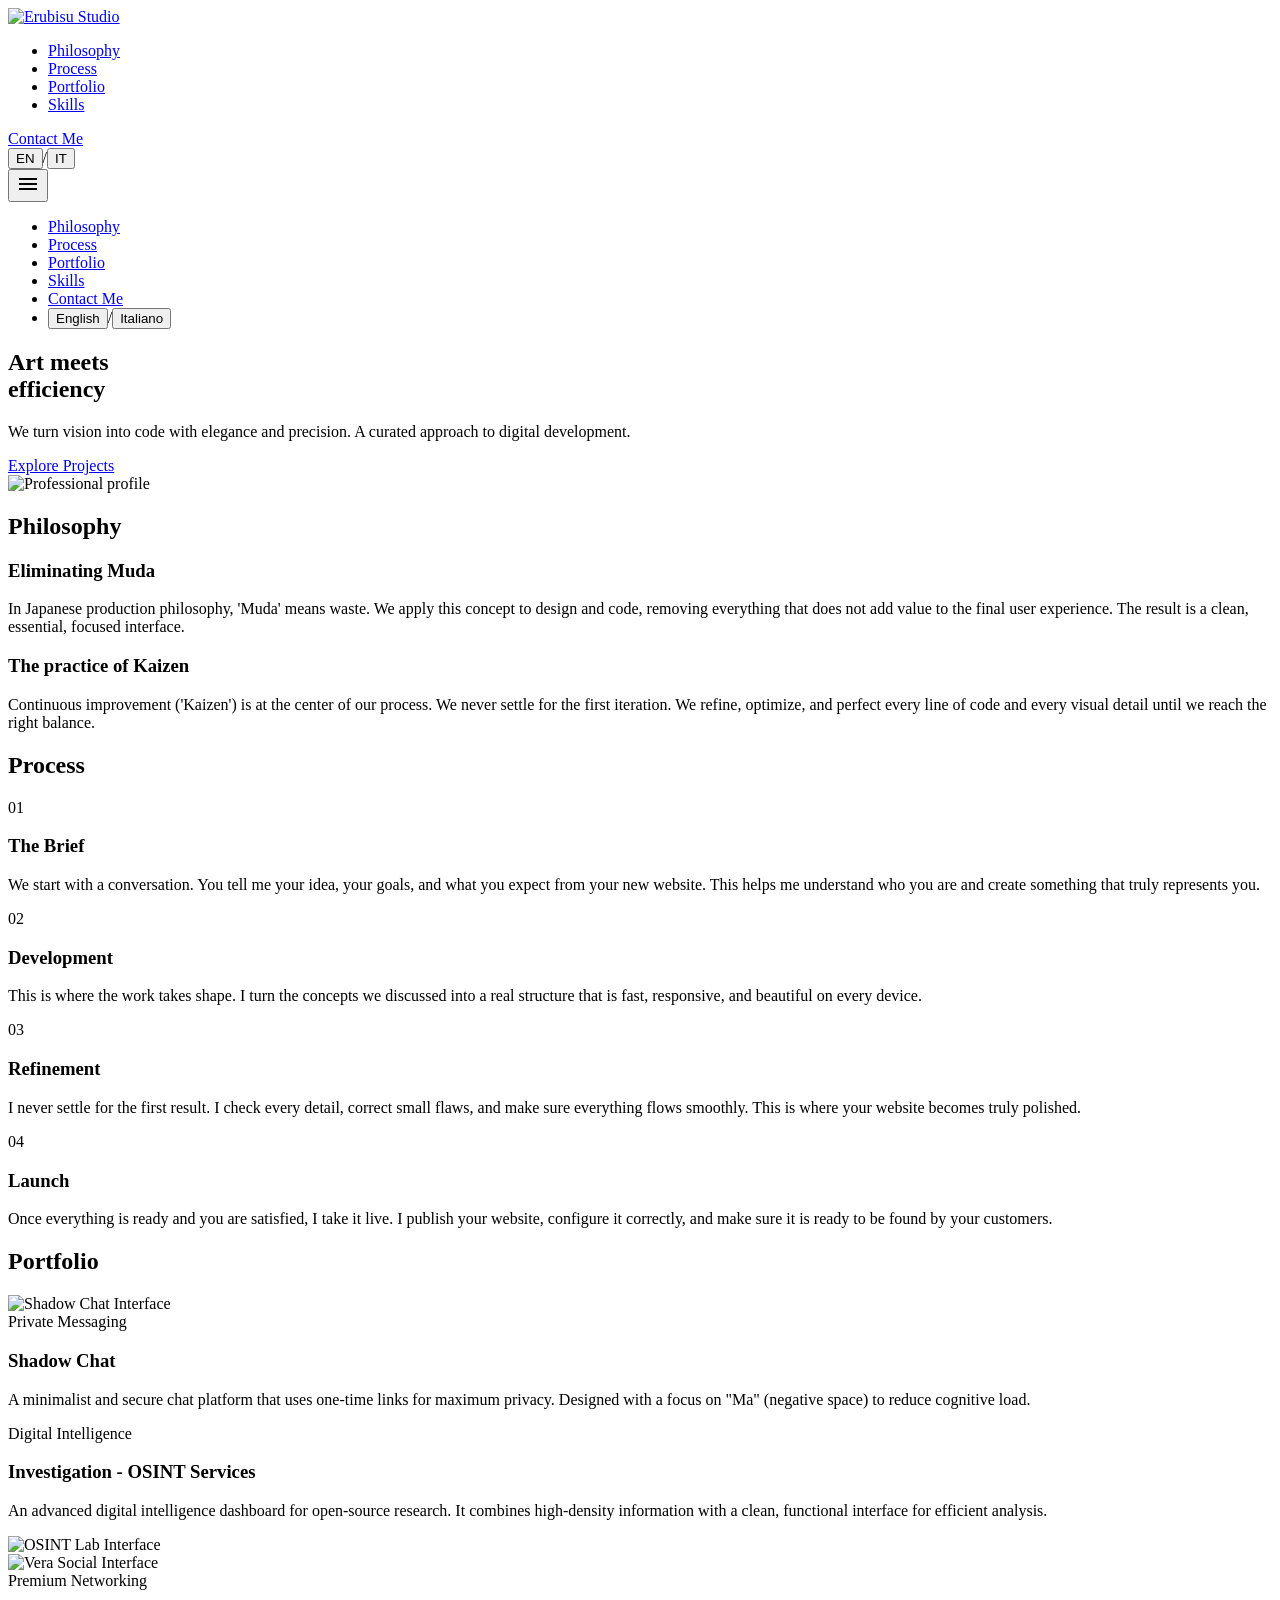
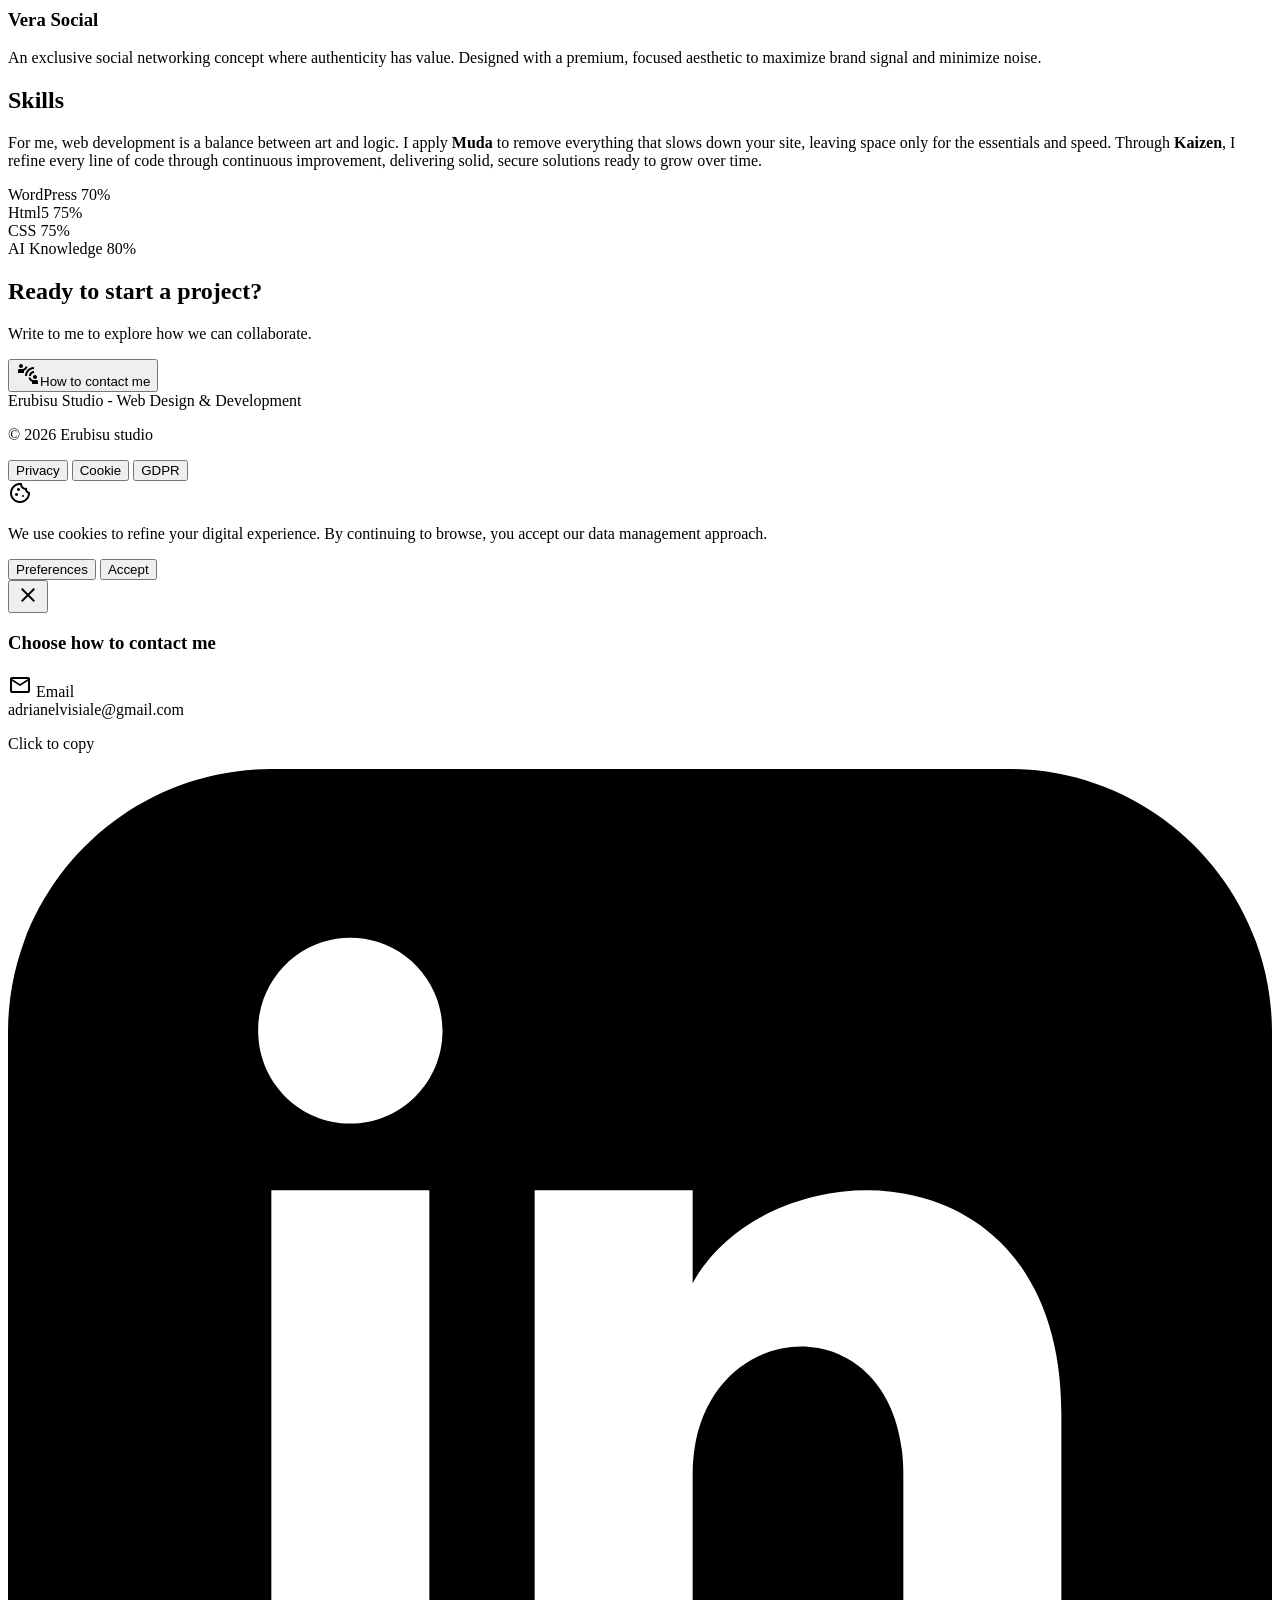
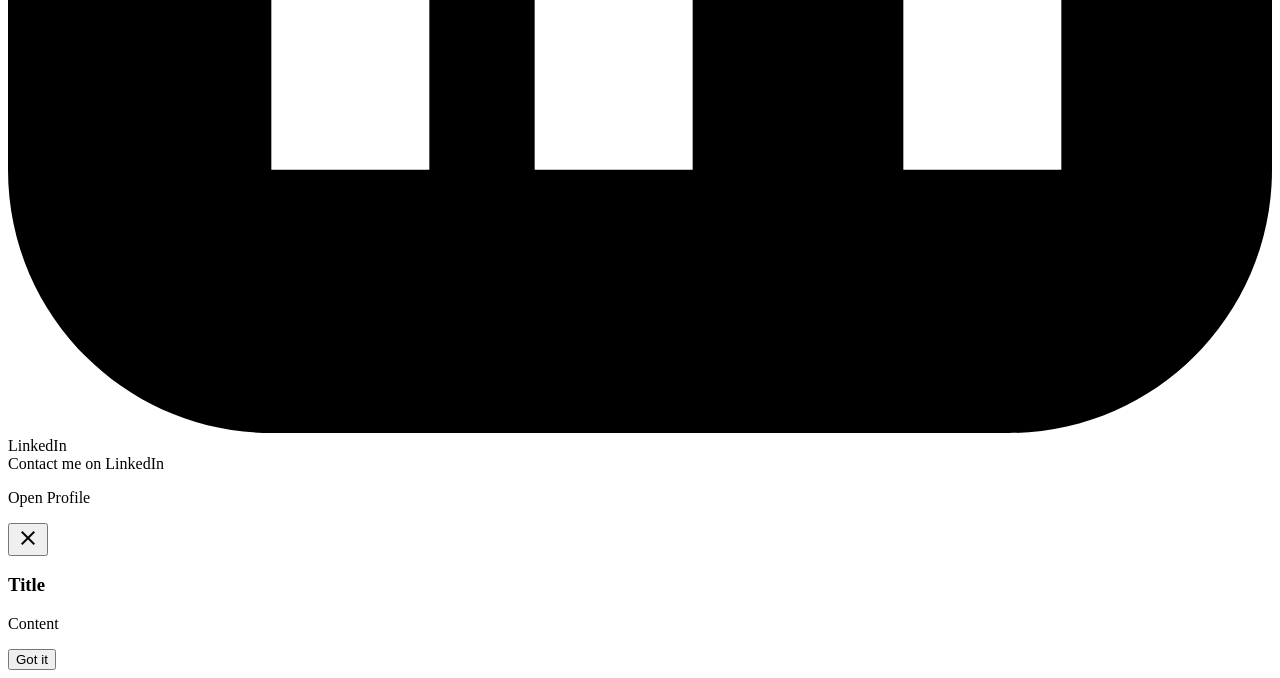
==== index.html @ fcc842f2 "Update index.html" ====
<!DOCTYPE html>

<html lang="en">
<head>
<meta charset="utf-8"/>
<meta content="width=device-width, initial-scale=1.0" name="viewport"/>
<title>Erubisu Studio | Minimalist Web Design &amp; Development</title>
<!-- SEO Meta Tags -->
<meta content="Erubisu Studio – Curated web development portfolio. We merge Japanese aesthetic principles with modern code efficiency to create unique digital experiences." name="description"/>
<meta content="web design, front-end development, portfolio, Japanese minimalism, UI/UX, Erubisu Studio, web agency Italy, curated design" name="keywords"/>
<meta content="index, follow" name="robots"/>
<link href="https://erubisu.studio/" rel="canonical"/>
<!-- Favicon -->
<link href="images/favicon.png" rel="icon" type="image/png"/>
<link href="images/favicon.png" rel="apple-touch-icon"/>
<!-- Open Graph / Facebook -->
<meta content="website" property="og:type"/>
<meta content="https://erubisu.studio" property="og:url"/>
<meta content="Erubisu Studio | Architectural Quiet Portfolio" property="og:title"/>
<meta content="Art meets efficiency. Curated web development with elegance and precision." property="og:description"/>
<meta content="https://erubisu.studio/og-image.jpg" property="og:image"/>
<!-- Twitter -->
<meta content="summary_large_image" name="twitter:card"/>
<meta content="https://erubisu.studio" name="twitter:url"/>
<meta content="Erubisu Studio | Architectural Quiet Portfolio" name="twitter:title"/>
<meta content="Curated web development between Japanese aesthetics and modern code." name="twitter:description"/>
<meta content="https://erubisu.studio/og-image.jpg" name="twitter:image"/>
<link href="css/style.css" rel="stylesheet"/>
<link href="https://fonts.googleapis.com/css2?family=Material+Symbols+Outlined:wght,FILL@100..700,0..1&amp;display=swap" rel="stylesheet"/>
<link href="https://fonts.googleapis.com/css2?family=Manrope:wght@300;400;500;600;700&amp;family=Noto+Serif:ital,wght@0,400;0,700;1,400&amp;display=swap" rel="stylesheet"/>
<style>
        html {
            scroll-behavior: smooth;
        }

        .no-scrollbar::-webkit-scrollbar {
            display: none;
        }

        .no-scrollbar {
            -ms-overflow-style: none;
            scrollbar-width: none;
        }

        /* Prevent text selection */
        body {
            -webkit-user-select: none;
            -moz-user-select: none;
            -ms-user-select: none;
            user-select: none;
        }
    </style>
<!-- Single-page bilingual version: English is default; Italian is selected via client-side language switcher. --></head>
<body class="bg-background text-on-background font-body antialiased selection:bg-primary-container selection:text-on-primary-container">
<nav class="fixed top-0 w-full z-50 bg-[#fafaf5]/70 dark:bg-[#2e342d]/70 backdrop-blur-xl shadow-[0_20px_40px_rgba(46,52,45,0.06)]">
<div class="flex justify-between items-center px-[5vw] py-6 max-w-[1440px] mx-auto">
<div class="hover:opacity-80 transition-opacity duration-300">
<a href="#hero">
<img alt="Erubisu Studio" class="h-[85px] w-[85px] object-contain" data-i18n-alt="0" src="images/Logo.png"/>
</a>
</div>
<ul class="hidden md:flex gap-8 font-headline text-lg tracking-tight">
<li><a class="text-[#5b6159] dark:text-[#aeb4aa] hover:text-[#2e342d] dark:hover:text-[#fafaf5] transition-colors" data-i18n="t001" href="#philosophy">Philosophy</a></li>
<li><a class="text-[#5b6159] dark:text-[#aeb4aa] hover:text-[#2e342d] dark:hover:text-[#fafaf5] transition-colors" data-i18n="t002" href="#process">Process</a></li>
<li><a class="text-[#5b6159] dark:text-[#aeb4aa] hover:text-[#2e342d] dark:hover:text-[#fafaf5] transition-colors" data-i18n="t003" href="#portfolio">Portfolio</a></li>
<li><a class="text-[#5b6159] dark:text-[#aeb4aa] hover:text-[#2e342d] dark:hover:text-[#fafaf5] transition-colors" data-i18n="t004" href="#skills">Skills</a></li>
</ul>
<a class="hidden md:inline-flex items-center justify-center px-6 py-2.5 bg-primary text-on-primary rounded font-label text-sm font-medium hover:bg-primary-dim transition-colors duration-300" data-i18n="t005" href="#contact">Contact Me</a><div aria-label="Language selector" class="language-switcher hidden md:flex items-center gap-2 font-label text-xs uppercase tracking-[0.08em]"><button aria-pressed="true" class="px-2 py-1 rounded bg-primary text-on-primary transition-colors" data-lang-switch="en" type="button">EN</button><span class="text-on-surface-variant">/</span><button aria-pressed="false" class="px-2 py-1 rounded text-on-surface-variant hover:text-on-surface transition-colors" data-lang-switch="it" type="button">IT</button></div>
<button class="md:hidden text-on-surface hover:opacity-80 transition-opacity" id="mobile-menu-button">
<span class="material-symbols-outlined" style='font-variation-settings: "FILL" 0;'>menu</span>
</button>
</div>
<!-- Mobile Menu -->
<div class="hidden md:hidden absolute top-full left-0 w-full bg-[#fafaf5]/95 dark:bg-[#2e342d]/95 backdrop-blur-xl shadow-lg border-t border-outline-variant/20" id="mobile-menu">
<ul class="flex flex-col font-headline text-lg tracking-tight px-[5vw] py-6 gap-6">
<li><a class="block text-[#5b6159] dark:text-[#aeb4aa] hover:text-[#2e342d] dark:hover:text-[#fafaf5] transition-colors" data-i18n="t006" href="#philosophy">Philosophy</a></li>
<li><a class="block text-[#5b6159] dark:text-[#aeb4aa] hover:text-[#2e342d] dark:hover:text-[#fafaf5] transition-colors" data-i18n="t007" href="#process">Process</a></li>
<li><a class="block text-[#5b6159] dark:text-[#aeb4aa] hover:text-[#2e342d] dark:hover:text-[#fafaf5] transition-colors" data-i18n="t008" href="#portfolio">Portfolio</a></li>
<li><a class="block text-[#5b6159] dark:text-[#aeb4aa] hover:text-[#2e342d] dark:hover:text-[#fafaf5] transition-colors" data-i18n="t009" href="#skills">Skills</a></li>
<li><a class="inline-flex items-center justify-center px-6 py-3 bg-primary text-on-primary rounded font-label text-sm font-medium hover:bg-primary-dim transition-colors duration-300 w-full mt-2" data-i18n="t010" href="#contact">Contact Me</a></li>
<li aria-label="Language selector" class="mobile-language-switcher flex items-center gap-3 pt-2 font-label text-sm uppercase tracking-[0.08em]"><button aria-pressed="true" class="px-3 py-1.5 rounded bg-primary text-on-primary transition-colors" data-lang-switch="en" type="button">English</button><span class="text-on-surface-variant">/</span><button aria-pressed="false" class="px-3 py-1.5 rounded text-on-surface-variant hover:text-on-surface transition-colors" data-lang-switch="it" type="button">Italiano</button></li></ul>
</div>
</nav>
<main>
<!-- 1. Hero Section -->
<section class="min-h-screen flex items-center pt-24 px-[5vw] max-w-[1440px] mx-auto relative" id="hero">
<div class="grid grid-cols-1 lg:grid-cols-12 gap-12 items-center w-full">
<div class="lg:col-span-5 flex flex-col gap-8 z-10">
<h1 class="font-headline text-5xl md:text-7xl leading-tight text-on-background" data-i18n-html="t011">Art meets<br/>efficiency</h1>
<p class="font-body text-lg md:text-xl text-on-surface-variant max-w-md" data-i18n="t012">We turn vision into code with elegance and precision. A curated approach to digital development.</p>
<div class="pt-4">
<a class="inline-flex items-center justify-center px-8 py-3.5 bg-gradient-to-br from-primary to-primary-dim text-on-primary rounded font-label text-sm font-medium tracking-wide shadow-md hover:shadow-lg transition-all duration-300" data-i18n="t013" href="#portfolio">Explore Projects</a>
</div>
</div>
<div class="lg:col-span-7 flex justify-center items-center">
<div class="w-[320px] h-[320px] md:w-[460px] md:h-[460px] lg:w-[540px] lg:h-[540px] rounded-full overflow-hidden shadow-[0_24px_48px_rgba(46,52,45,0.12)] relative border-[12px] border-surface-container">
<img alt="Professional profile" class="w-full h-full object-cover object-center" data-i18n-alt="1" src="images/foto_profilo.webp"/>
</div>
</div>
</div>
</section>
<!-- 2. Philosophy -->
<section class="py-32 px-[5vw] bg-surface-container-low w-full" id="philosophy">
<div class="max-w-[1440px] mx-auto grid grid-cols-1 md:grid-cols-12 gap-12">
<div class="md:col-span-4 flex flex-col justify-between">
<h2 class="font-headline text-4xl text-on-surface mb-8" data-i18n="t014">Philosophy</h2>
</div>
<div class="md:col-span-8 flex flex-col gap-12 font-body text-lg text-on-surface-variant">
<div class="p-8 bg-surface-container rounded-lg shadow-[0_20px_40px_rgba(46,52,45,0.06)]">
<h3 class="font-headline text-2xl text-on-surface mb-4" data-i18n="t015">Eliminating Muda</h3>
<p data-i18n="t016">In Japanese production philosophy, 'Muda' means waste. We apply this concept to design and code, removing everything that does not add value to the final user experience. The result is a clean, essential, focused interface.</p>
</div>
<div class="p-8 bg-surface-container rounded-lg shadow-[0_20px_40px_rgba(46,52,45,0.06)] md:ml-12">
<h3 class="font-headline text-2xl text-on-surface mb-4" data-i18n="t017">The practice of Kaizen</h3>
<p data-i18n="t018">Continuous improvement ('Kaizen') is at the center of our process. We never settle for the first iteration. We refine, optimize, and perfect every line of code and every visual detail until we reach the right balance.</p>
</div>
</div>
</div>
</section>
<!-- 3. Creative Flow -->
<section class="py-32 px-[5vw] max-w-[1440px] mx-auto" id="process">
<h2 class="font-headline text-5xl text-on-background mb-24 text-center" data-i18n="t019">Process</h2>
<div class="grid grid-cols-1 md:grid-cols-2 lg:grid-cols-4 gap-8">
<div class="flex flex-col gap-4">
<div class="w-12 h-12 bg-primary-container text-on-primary-container rounded flex items-center justify-center font-headline text-xl mb-4" data-i18n="t020">
                        01</div>
<h3 class="font-headline text-xl text-on-surface" data-i18n="t021">The Brief</h3>
<p class="font-body text-on-surface-variant text-sm md:text-base leading-relaxed" data-i18n="t022">We start with a conversation. You tell me your idea, your goals, and what you expect from your new website. This helps me understand who you are and create something that truly represents you.</p>
</div>
<div class="flex flex-col gap-4 lg:mt-12">
<div class="w-12 h-12 bg-primary-container text-on-primary-container rounded flex items-center justify-center font-headline text-xl mb-4" data-i18n="t023">
                        02</div>
<h3 class="font-headline text-xl text-on-surface" data-i18n="t024">Development</h3>
<p class="font-body text-on-surface-variant text-sm md:text-base leading-relaxed" data-i18n="t025">This is where the work takes shape. I turn the concepts we discussed into a real structure that is fast, responsive, and beautiful on every device.</p>
</div>
<div class="flex flex-col gap-4">
<div class="w-12 h-12 bg-primary-container text-on-primary-container rounded flex items-center justify-center font-headline text-xl mb-4" data-i18n="t026">
                        03</div>
<h3 class="font-headline text-xl text-on-surface" data-i18n="t027">Refinement</h3>
<p class="font-body text-on-surface-variant text-sm md:text-base leading-relaxed" data-i18n="t028">I never settle for the first result. I check every detail, correct small flaws, and make sure everything flows smoothly. This is where your website becomes truly polished.</p>
</div>
<div class="flex flex-col gap-4 lg:mt-12">
<div class="w-12 h-12 bg-primary-container text-on-primary-container rounded flex items-center justify-center font-headline text-xl mb-4" data-i18n="t029">
                        04</div>
<h3 class="font-headline text-xl text-on-surface" data-i18n="t030">Launch</h3>
<p class="font-body text-on-surface-variant text-sm md:text-base leading-relaxed" data-i18n="t031">Once everything is ready and you are satisfied, I take it live. I publish your website, configure it correctly, and make sure it is ready to be found by your customers.</p>
</div>
</div>
</section>
<!-- 5. Portfolio -->
<section class="py-32 px-[5vw] max-w-[1440px] mx-auto" id="portfolio">
<h2 class="font-headline text-5xl text-on-background mb-24" data-i18n="t032">Portfolio</h2>
<div class="flex flex-col gap-32">
<!-- Project 1: Shadow Chat -->
<article class="grid grid-cols-1 lg:grid-cols-12 gap-12 items-center">
<div class="lg:col-span-7 flex flex-col items-center justify-center order-2 lg:order-1 w-full">
<div class="relative w-full max-w-[800px] aspect-[16/10] bg-gray-800 border-gray-800 border-[8px] md:border-[12px] rounded-t-xl md:rounded-t-2xl overflow-hidden shadow-2xl">
<div class="absolute inset-0 bg-white overflow-hidden rounded-sm md:rounded">
<img alt="Shadow Chat Interface" class="w-full h-full object-cover object-top" data-i18n-alt="2" src="images/shadow_chat.webp"/>
</div>
</div>
<div class="relative w-[110%] max-w-[880px] h-4 md:h-6 bg-gray-300 dark:bg-gray-700 rounded-b-xl shadow-lg border-t border-gray-400 dark:border-gray-600 flex justify-center">
<div class="w-1/4 h-2 bg-gray-400 dark:bg-gray-800 rounded-b-md opacity-50"></div>
</div>
</div>
<div class="lg:col-span-5 flex flex-col gap-6 order-1 lg:order-2 lg:pl-12">
<span class="font-label text-sm text-on-surface-variant tracking-[0.05em] uppercase" data-i18n="t033">Private Messaging</span>
<h3 class="font-headline text-4xl text-on-surface" data-i18n="t034">Shadow Chat</h3>
<p class="font-body text-lg text-on-surface-variant" data-i18n="t035">A minimalist and secure chat platform that uses one-time links for maximum privacy. Designed with a focus on "Ma" (negative space) to reduce cognitive load.</p>
</div>
</article>
<!-- Project 2: OSINT Lab -->
<article class="grid grid-cols-1 lg:grid-cols-12 gap-12 items-center">
<div class="lg:col-span-5 flex flex-col gap-6 lg:pr-12">
<span class="font-label text-sm text-on-surface-variant tracking-[0.05em] uppercase" data-i18n="t036">Digital Intelligence</span>
<h3 class="font-headline text-4xl text-on-surface" data-i18n="t037">Investigation - OSINT Services</h3>
<p class="font-body text-lg text-on-surface-variant" data-i18n="t038">An advanced digital intelligence dashboard for open-source research. It combines high-density information with a clean, functional interface for efficient analysis.</p>
</div>
<div class="lg:col-span-7 flex flex-col items-center justify-center w-full">
<div class="relative w-full max-w-[800px] aspect-[16/10] bg-gray-800 border-gray-800 border-[8px] md:border-[12px] rounded-t-xl md:rounded-t-2xl overflow-hidden shadow-2xl">
<div class="absolute inset-0 bg-white overflow-hidden rounded-sm md:rounded">
<img alt="OSINT Lab Interface" class="w-full h-full object-cover object-top" data-i18n-alt="3" src="images/osint_website.webp"/>
</div>
</div>
<div class="relative w-[110%] max-w-[880px] h-4 md:h-6 bg-gray-300 dark:bg-gray-700 rounded-b-xl shadow-lg border-t border-gray-400 dark:border-gray-600 flex justify-center">
<div class="w-1/4 h-2 bg-gray-400 dark:bg-gray-800 rounded-b-md opacity-50"></div>
</div>
</div>
</article>
<!-- Project 3: Vera Social -->
<article class="grid grid-cols-1 lg:grid-cols-12 gap-12 items-center">
<div class="lg:col-span-7 flex flex-col items-center justify-center order-2 lg:order-1 w-full">
<div class="relative w-full max-w-[800px] aspect-[16/10] bg-gray-800 border-gray-800 border-[8px] md:border-[12px] rounded-t-xl md:rounded-t-2xl overflow-hidden shadow-2xl">
<div class="absolute inset-0 bg-white overflow-hidden rounded-sm md:rounded">
<img alt="Vera Social Interface" class="w-full h-full object-cover object-top" data-i18n-alt="4" src="images/vera_social.webp"/>
</div>
</div>
<div class="relative w-[110%] max-w-[880px] h-4 md:h-6 bg-gray-300 dark:bg-gray-700 rounded-b-xl shadow-lg border-t border-gray-400 dark:border-gray-600 flex justify-center">
<div class="w-1/4 h-2 bg-gray-400 dark:bg-gray-800 rounded-b-md opacity-50"></div>
</div>
</div>
<div class="lg:col-span-5 flex flex-col gap-6 order-1 lg:order-2 lg:pl-12">
<span class="font-label text-sm text-on-surface-variant tracking-[0.05em] uppercase" data-i18n="t039">Premium Networking</span>
<h3 class="font-headline text-4xl text-on-surface" data-i18n="t040">Vera Social</h3>
<p class="font-body text-lg text-on-surface-variant" data-i18n="t041">An exclusive social networking concept where authenticity has value. Designed with a premium, focused aesthetic to maximize brand signal and minimize noise.</p>
</div>
</article>
</div>
</section>
<!-- 7. Technical Skills -->
<section class="py-32 px-[5vw] max-w-[1440px] mx-auto" id="skills">
<div class="grid grid-cols-1 md:grid-cols-2 gap-24">
<div>
<h2 class="font-headline text-4xl text-on-surface mb-8" data-i18n="t042">Skills</h2>
<p class="font-body text-lg text-on-surface-variant mb-12" data-i18n-html="t043">For me, web development is a balance between art and logic. I apply <strong data-i18n="t044">Muda</strong> to remove everything that slows down your site, leaving space only for the essentials and speed. Through <strong data-i18n="t045">Kaizen</strong>, I refine every line of code through continuous improvement, delivering solid, secure solutions ready to grow over time.</p>
</div>
<div class="flex flex-col gap-10 justify-center">
<div>
<div class="flex justify-between items-end mb-2">
<span class="font-headline text-xl text-on-surface" data-i18n="t046">WordPress</span>
<span class="font-label text-sm text-on-surface-variant tracking-[0.05em]" data-i18n="t047">70%</span>
</div>
<div class="h-1 w-full bg-surface-container-high rounded-full overflow-hidden">
<div class="h-full bg-primary rounded-full" style="width: 70%;"></div>
</div>
</div>
<div>
<div class="flex justify-between items-end mb-2">
<span class="font-headline text-xl text-on-surface" data-i18n="t048">Html5</span>
<span class="font-label text-sm text-on-surface-variant tracking-[0.05em]" data-i18n="t049">75%</span>
</div>
<div class="h-1 w-full bg-surface-container-high rounded-full overflow-hidden">
<div class="h-full bg-primary rounded-full" style="width: 75%;"></div>
</div>
</div>
<div>
<div class="flex justify-between items-end mb-2">
<span class="font-headline text-xl text-on-surface" data-i18n="t050">CSS</span>
<span class="font-label text-sm text-on-surface-variant tracking-[0.05em]" data-i18n="t051">75%</span>
</div>
<div class="h-1 w-full bg-surface-container-high rounded-full overflow-hidden">
<div class="h-full bg-primary rounded-full" style="width: 75%;"></div>
</div>
</div>
<div>
<div class="flex justify-between items-end mb-2">
<span class="font-headline text-xl text-on-surface" data-i18n="t052">AI Knowledge</span>
<span class="font-label text-sm text-on-surface-variant tracking-[0.05em]" data-i18n="t053">80%</span>
</div>
<div class="h-1 w-full bg-surface-container-high rounded-full overflow-hidden">
<div class="h-full bg-primary rounded-full" style="width: 80%;"></div>
</div>
</div>
</div>
</div>
</section>

<!-- 8. Contact -->
<section class="py-32 px-[5vw] bg-surface-container-low w-full" id="contact">
<div class="max-w-[800px] mx-auto bg-surface rounded-lg p-8 md:p-16 shadow-[0_20px_40px_rgba(46,52,45,0.06)] relative overflow-hidden">
<div class="absolute top-0 right-0 w-64 h-64 bg-primary-container rounded-full blur-3xl opacity-30 -mr-20 -mt-20">
</div>
<h2 class="font-headline text-4xl text-on-surface mb-2 relative z-10" data-i18n="t078">Ready to start a project?</h2>
<p class="font-body text-on-surface-variant mb-12 relative z-10" data-i18n="t079">Write to me to explore how we can collaborate.</p>
<div class="flex flex-col sm:flex-row gap-6 relative z-10 mt-8 sm:justify-center">
<button class="inline-flex items-center justify-center px-8 py-4 bg-primary text-on-primary rounded font-label text-base font-medium tracking-wide shadow-md hover:bg-primary-dim hover:shadow-lg transition-all duration-300 w-full sm:w-auto" data-i18n-html="t080" onclick="openContactModal()">
<span class="material-symbols-outlined mr-2">connect_without_contact</span>How to contact me</button>
</div>
</div>
</section>
</main>
<footer class="w-full pt-24 pb-12 px-[5vw] bg-[#f3f4ee] dark:bg-[#1a1d1a]">
<div class="max-w-[1440px] mx-auto flex flex-col gap-12">
<div class="flex flex-col md:flex-row justify-between items-start md:items-center gap-8">
<div class="flex flex-col gap-4">
<span class="font-headline italic text-xl text-[#576246] dark:text-[#effdd8]" data-i18n="t081">Erubisu
                        Studio - Web Design &amp; Development</span>
<p class="font-body text-sm uppercase tracking-[0.05em] text-[#5b6159] dark:text-[#aeb4aa]" data-i18n="t082">
                        © 2026 Erubisu studio
                    </p>
</div>
<div class="flex flex-wrap items-center justify-start md:justify-end gap-6 sm:gap-8 font-body text-sm uppercase tracking-[0.05em] text-on-surface-variant dark:text-outline-variant">
<div class="flex flex-wrap items-center gap-6">
<button class="hover:text-primary transition-colors" data-i18n="t083" onclick="openLegalModal('privacy')">Privacy</button>
<button class="hover:text-primary transition-colors" data-i18n="t084" onclick="openLegalModal('cookie')">Cookie</button>
<button class="hover:text-primary transition-colors" data-i18n="t085" onclick="openLegalModal('gdpr')">GDPR</button>
</div>
</div>
</div>
</div>
</footer>
<!-- Cookie Consent Banner -->
<div class="fixed bottom-6 left-1/2 -translate-x-1/2 w-[90vw] max-w-[500px] z-[100] bg-surface-container-highest/90 backdrop-blur-md p-6 rounded-xl shadow-2xl border border-outline-variant/20 transition-all duration-500 transform translate-y-0" id="cookie-banner">
<div class="flex flex-col gap-4">
<div class="flex items-start gap-4">
<span class="material-symbols-outlined text-primary mt-0.5">cookie</span>
<p class="font-body text-sm text-on-surface-variant leading-relaxed" data-i18n="t086">We use cookies to refine your digital experience. By continuing to browse, you accept our data management approach.</p>
</div>
<div class="flex justify-end gap-4">
<button class="px-4 py-2 text-xs font-label uppercase tracking-widest text-on-surface-variant hover:text-on-surface transition-colors" data-i18n="t087" id="cookie-pref">Preferences</button>
<button class="px-6 py-2 bg-primary text-on-primary rounded text-xs font-label uppercase tracking-widest hover:bg-primary-dim transition-colors shadow-sm" data-i18n="t088" id="cookie-accept">Accept</button>
</div>
</div>
</div>
<!-- Contact Modal -->
<div class="fixed inset-0 z-[200] hidden items-center justify-center p-4" id="contact-modal">
<!-- Backdrop -->
<div class="absolute inset-0 bg-black/40 backdrop-blur-sm transition-opacity duration-300 opacity-0" id="contact-modal-backdrop" onclick="closeContactModal()"></div>
<!-- Modal Content -->
<div class="relative bg-surface rounded-2xl shadow-[0_24px_48px_rgba(0,0,0,0.2)] p-10 max-w-sm w-full transform scale-95 opacity-0 transition-all duration-300 border border-outline-variant/20 text-center" id="contact-modal-content">
<button aria-label="Close" class="absolute top-4 right-4 text-on-surface-variant hover:text-on-surface transition-colors" data-i18n-aria-label="close" onclick="closeContactModal()">
<span class="material-symbols-outlined">close</span>
</button>
<h3 class="font-headline text-2xl text-on-surface mb-6" data-i18n="t089">Choose how to contact me</h3>
<div class="flex flex-col gap-4">
<!-- Email Option -->
<div class="bg-surface-container-low p-4 rounded-xl border border-outline-variant/30 select-all cursor-pointer group relative hover:bg-surface-container transition-colors" onclick="copyEmail()">
<div class="flex items-center justify-center gap-2 mb-2">
<span class="material-symbols-outlined text-on-surface-variant text-xl">mail</span>
<span class="font-label text-sm uppercase tracking-wide text-on-surface-variant" data-i18n="t090">Email</span>
</div>
<span class="font-body text-base text-primary font-medium block" data-i18n="t091" id="contact-email">adrianelvisiale@gmail.com</span>
<p class="text-[10px] text-primary mt-2 uppercase tracking-[0.1em] opacity-0 group-hover:opacity-100 transition-opacity font-medium" data-i18n="t092">Click to copy</p>
</div>
<!-- LinkedIn Option -->
<div class="bg-surface-container-low p-4 rounded-xl border border-outline-variant/30 group hover:bg-surface-container transition-colors block cursor-pointer" onclick="safeNavigate('https://www.linkedin.com/in/adrian-iale-681371388/')">
<div class="flex items-center justify-center gap-2 mb-2">
<svg class="w-5 h-5 text-on-surface-variant" fill="currentColor" viewbox="0 0 24 24"><path d="M19 0h-14c-2.761 0-5 2.239-5 5v14c0 2.761 2.239 5 5 5h14c2.762 0 5-2.239 5-5v-14c0-2.761-2.238-5-5-5zm-11 19h-3v-11h3v11zm-1.5-12.268c-.966 0-1.75-.79-1.75-1.764s.784-1.764 1.75-1.764 1.75.79 1.75 1.764-.783 1.764-1.75 1.764zm13.5 12.268h-3v-5.604c0-3.368-4-3.113-4 0v5.604h-3v-11h3v1.765c1.396-2.586 7-2.777 7 2.476v6.759z"></path></svg>
<span class="font-label text-sm uppercase tracking-wide text-on-surface-variant" data-i18n="t093">LinkedIn</span>
</div>
<span class="font-body text-base text-primary font-medium block" data-i18n="t094">Contact me on LinkedIn</span>
<p class="text-[10px] text-primary mt-2 uppercase tracking-[0.1em] opacity-0 group-hover:opacity-100 transition-opacity font-medium" data-i18n="t095">Open Profile</p>
</div>
</div>
</div>
</div>
<!-- Legal Summary Modal -->
<div class="fixed inset-0 z-[200] hidden items-center justify-center p-4" id="legal-modal">
<!-- Backdrop -->
<div class="absolute inset-0 bg-black/40 backdrop-blur-sm transition-opacity duration-300 opacity-0" id="legal-modal-backdrop" onclick="closeLegalModal()"></div>
<!-- Modal Content -->
<div class="relative bg-surface rounded-2xl shadow-[0_24px_48px_rgba(0,0,0,0.2)] p-8 max-w-md w-full transform scale-95 opacity-0 transition-all duration-300 border border-outline-variant/20" id="legal-modal-content">
<button aria-label="Close" class="absolute top-6 right-6 text-on-surface-variant hover:text-on-surface transition-colors" data-i18n-aria-label="close" onclick="closeLegalModal()">
<span class="material-symbols-outlined">close</span>
</button>
<h3 class="font-headline text-2xl text-on-surface mb-4" data-i18n="t096" id="legal-modal-title">Title</h3>
<p class="font-body text-on-surface-variant leading-relaxed text-sm md:text-base" data-i18n="t097" id="legal-modal-body">Content</p>
<div class="mt-8 flex justify-end">
<button class="px-6 py-2.5 bg-primary text-on-primary rounded font-label text-xs uppercase tracking-widest hover:bg-primary-dim transition-colors shadow-sm" data-i18n="t098" onclick="closeLegalModal()">Got it</button>
</div>
</div>
</div>
<!-- Scripts -->
<script>
        document.addEventListener('DOMContentLoaded', () => {
            // Navigation Logic (Hides URLs from status bar)
            window.safeNavigate = (url) => {
                window.open(url, '_blank', 'noopener,noreferrer');
            };

            // Mobile Menu Logic
            const mobileMenuButton = document.getElementById('mobile-menu-button');
            const mobileMenu = document.getElementById('mobile-menu');
            const mobileMenuLinks = mobileMenu?.querySelectorAll('a');

            if (mobileMenuButton && mobileMenu) {
                mobileMenuButton.addEventListener('click', () => {
                    mobileMenu.classList.toggle('hidden');
                });

                mobileMenuLinks.forEach(link => {
                    link.addEventListener('click', () => {
                        mobileMenu.classList.add('hidden');
                    });
                });
            }

            // Legal Modal Logic
            const legalModal = document.getElementById('legal-modal');
            const legalModalBackdrop = document.getElementById('legal-modal-backdrop');
            const legalModalContent = document.getElementById('legal-modal-content');
            const legalModalTitle = document.getElementById('legal-modal-title');
            const legalModalBody = document.getElementById('legal-modal-body');

            const legalData = {
                privacy: {
                    title: "Privacy Policy",
                    body: "We respect your digital space. We collect only the information essential to provide our services. Your data will never be transferred or sold to third parties, and it will be handled with maximum confidentiality and protected with high security standards."
                },
                cookie: {
                    title: "Cookie Policy",
                    body: "To keep the site fast and functional, we use only strictly necessary technical cookies. We removed invasive tracking scripts and unnecessary profiling cookies, fully respecting your privacy and offering a clean, fast experience."
                },
                gdpr: {
                    title: "GDPR Compliance",
                    body: "Your right to privacy is protected. In full compliance with the GDPR, we ensure full control over your personal data. At any time, you can request access, correction, or permanent deletion from our systems."
                }
            };

            window.openLegalModal = (type) => {
                const data = legalData[type];
                if (data && legalModal) {
                    document.body.style.overflow = 'hidden'; // Evita scorrimento sfondo
                    legalModalTitle.textContent = data.title;
                    legalModalBody.textContent = data.body;
                    
                    legalModal.classList.remove('hidden');
                    legalModal.classList.add('flex');
                    
                    void legalModal.offsetWidth;
                    
                    legalModalBackdrop.classList.remove('opacity-0');
                    legalModalContent.classList.remove('scale-95', 'opacity-0');
                }
            };

            window.closeLegalModal = () => {
                if (legalModal) {
                    document.body.style.overflow = ''; // Ripristina scorrimento
                    legalModalBackdrop.classList.add('opacity-0');
                    legalModalContent.classList.add('scale-95', 'opacity-0');
                    
                    setTimeout(() => {
                        legalModal.classList.add('hidden');
                        legalModal.classList.remove('flex');
                    }, 300);
                }
            };

            // Contact Modal Logic
            const contactModal = document.getElementById('contact-modal');
            const contactModalBackdrop = document.getElementById('contact-modal-backdrop');
            const contactModalContent = document.getElementById('contact-modal-content');

            window.openContactModal = () => {
                if (contactModal) {
                    document.body.style.overflow = 'hidden'; // Evita scorrimento sfondo
                    contactModal.classList.remove('hidden');
                    contactModal.classList.add('flex');
                    void contactModal.offsetWidth;
                    contactModalBackdrop.classList.remove('opacity-0');
                    contactModalContent.classList.remove('scale-95', 'opacity-0');
                }
            };

            window.closeContactModal = () => {
                if (contactModal) {
                    document.body.style.overflow = ''; // Ripristina scorrimento
                    contactModalBackdrop.classList.add('opacity-0');
                    contactModalContent.classList.add('scale-95', 'opacity-0');
                    setTimeout(() => {
                        contactModal.classList.add('hidden');
                        contactModal.classList.remove('flex');
                    }, 300);
                }
            };

            window.copyEmail = () => {
                const email = document.getElementById('contact-email').textContent;
                navigator.clipboard.writeText(email).then(() => {
                    const emailSpan = document.getElementById('contact-email');
                    const originalText = emailSpan.textContent;
                    emailSpan.textContent = 'Copied!';
                    setTimeout(() => {
                        emailSpan.textContent = originalText;
                    }, 2000);
                });
            };

            // Prevent Copy and Context Menu
            document.addEventListener('contextmenu', e => e.preventDefault());
            document.addEventListener('keydown', e => {
                if (e.ctrlKey && (e.key === 'c' || e.key === 'v' || e.key === 'u' || e.key === 's')) {
                    e.preventDefault();
                }
            });

            // Cookie Banner Logic
            const cookieBanner = document.getElementById('cookie-banner');
            const acceptButton = document.getElementById('cookie-accept');
            const prefButton = document.getElementById('cookie-pref');

            if (cookieBanner) {
                // Check if consent was already given
                if (localStorage.getItem('cookie-consent') === 'accepted') {
                    cookieBanner.style.display = 'none';
                }

                const hideBanner = () => {
                    cookieBanner.classList.add('opacity-0', 'translate-y-10');
                    setTimeout(() => {
                        cookieBanner.style.display = 'none';
                    }, 500);
                    localStorage.setItem('cookie-consent', 'accepted');
                };

                if (acceptButton) acceptButton.addEventListener('click', hideBanner);
                if (prefButton) {
                    prefButton.addEventListener('click', () => {
                        hideBanner();
                        openLegalModal('cookie'); // Mostra la policy dei cookie se cliccano Preferenze
                    });
                }
            }
        });
    </script>

<script>
(function () {
    const translations = {
        "en": {
                "t001": "Philosophy",
                "t002": "Process",
                "t003": "Portfolio",
                "t004": "Skills",
                "t005": "Contact Me",
                "t006": "Philosophy",
                "t007": "Process",
                "t008": "Portfolio",
                "t009": "Skills",
                "t010": "Contact Me",
                "t011": "Art meets<br/>efficiency",
                "t012": "We turn vision into code with elegance and precision. A curated approach to digital development.",
                "t013": "Explore Projects",
                "t014": "Philosophy",
                "t015": "Eliminating Muda",
                "t016": "In Japanese production philosophy, 'Muda' means waste. We apply this concept to design and code, removing everything that does not add value to the final user experience. The result is a clean, essential, focused interface.",
                "t017": "The practice of Kaizen",
                "t018": "Continuous improvement ('Kaizen') is at the center of our process. We never settle for the first iteration. We refine, optimize, and perfect every line of code and every visual detail until we reach the right balance.",
                "t019": "Process",
                "t020": "\n                        01",
                "t021": "The Brief",
                "t022": "We start with a conversation. You tell me your idea, your goals, and what you expect from your new website. This helps me understand who you are and create something that truly represents you.",
                "t023": "\n                        02",
                "t024": "Development",
                "t025": "This is where the work takes shape. I turn the concepts we discussed into a real structure that is fast, responsive, and beautiful on every device.",
                "t026": "\n                        03",
                "t027": "Refinement",
                "t028": "I never settle for the first result. I check every detail, correct small flaws, and make sure everything flows smoothly. This is where your website becomes truly polished.",
                "t029": "\n                        04",
                "t030": "Launch",
                "t031": "Once everything is ready and you are satisfied, I take it live. I publish your website, configure it correctly, and make sure it is ready to be found by your customers.",
                "t032": "Portfolio",
                "t033": "Private Messaging",
                "t034": "Shadow Chat",
                "t035": "A minimalist and secure chat platform that uses one-time links for maximum privacy. Designed with a focus on \"Ma\" (negative space) to reduce cognitive load.",
                "t036": "Digital Intelligence",
                "t037": "Investigation - OSINT Services",
                "t038": "An advanced digital intelligence dashboard for open-source research. It combines high-density information with a clean, functional interface for efficient analysis.",
                "t039": "Premium Networking",
                "t040": "Vera Social",
                "t041": "An exclusive social networking concept where authenticity has value. Designed with a premium, focused aesthetic to maximize brand signal and minimize noise.",
                "t042": "Skills",
                "t043": "For me, web development is a balance between art and logic. I apply <strong>Muda</strong> to remove everything that slows down your site, leaving space only for the essentials and speed. Through <strong>Kaizen</strong>, I refine every line of code through continuous improvement, delivering solid, secure solutions ready to grow over time.",
                "t044": "Muda",
                "t045": "Kaizen",
                "t046": "WordPress",
                "t047": "70%",
                "t048": "Html5",
                "t049": "75%",
                "t050": "CSS",
                "t051": "75%",
                "t052": "AI Knowledge",
                "t053": "80%",
                "t054": "Web Design Services",
                "t055": "Prices are <strong>VAT excluded</strong>: VAT must be considered separately. The service does not include website maintenance after launch.",
                "t056": "VAT excluded",
                "t057": "Basic Package",
                "t058": "600€",
                "t059": "VAT excluded",
                "t060": "4 Pages (Home, Services, About Us, Contact)",
                "t061": "Free domain included for one year",
                "t062": "Free cloud hosting included for one year",
                "t063": "Max 2 revisions included.",
                "t064": "Request Info",
                "t065": "Recommended",
                "t066": "Medium Package",
                "t067": "900€",
                "t068": "VAT excluded",
                "t069": "Includes everything in the Basic Package",
                "t070": "Security & privacy focus",
                "t071": "Data protection to prevent online information leaks",
                "t072": "Request Info",
                "t073": "Custom Package",
                "t074": "Custom Quote",
                "t075": "VAT to be considered separately",
                "t076": "Custom solutions, complex integrations, and bespoke platform development for specific needs.",
                "t077": "Let's Talk",
                "t078": "Ready to start a project?",
                "t079": "Write to me to explore how we can collaborate.",
                "t080": "\n<span class=\"material-symbols-outlined mr-2\">connect_without_contact</span>How to contact me",
                "t081": "Erubisu\n                        Studio - Web Design & Development",
                "t082": "\n                        © 2026 Erubisu studio\n                    ",
                "t083": "Privacy",
                "t084": "Cookie",
                "t085": "GDPR",
                "t086": "We use cookies to refine your digital experience. By continuing to browse, you accept our data management approach.",
                "t087": "Preferences",
                "t088": "Accept",
                "t089": "Choose how to contact me",
                "t090": "Email",
                "t091": "adrianelvisiale@gmail.com",
                "t092": "Click to copy",
                "t093": "LinkedIn",
                "t094": "Contact me on LinkedIn",
                "t095": "Open Profile",
                "t096": "Title",
                "t097": "Content",
                "t098": "Got it",
                "close": "Close"
        },
        "it": {
                "t001": "Filosofia",
                "t002": "Processo",
                "t003": "Portfolio",
                "t004": "Skills",
                "t005": "\n                Contattami\n            ",
                "t006": "Filosofia",
                "t007": "Processo",
                "t008": "Portfolio",
                "t009": "Skills",
                "t010": "Contattami",
                "t011": "\n                        L'arte incontra<br/>l'efficienza\n                    ",
                "t012": "\n                        Trasformiamo la visione in codice, con eleganza e precisione. Un approccio curatoriale allo\n                        sviluppo digitale.\n                    ",
                "t013": "\n                            Esplora i Progetti\n                        ",
                "t014": "Filosofia",
                "t015": "Eliminare il Muda",
                "t016": "Nella filosofia produttiva giapponese, 'Muda' rappresenta lo spreco.\n                            Applichiamo questo concetto al design e al codice, rimuovendo tutto ciò che non aggiunge\n                            valore all'esperienza finale dell'utente. Il risultato è un'interfaccia pulita, essenziale e\n                            focalizzata.",
                "t017": "La pratica del Kaizen",
                "t018": "Il miglioramento continuo ('Kaizen') è al centro del nostro processo. Non\n                            ci accontentiamo mai della prima iterazione. Rifiniamo, ottimizziamo e perfezioniamo ogni\n                            riga di codice e ogni dettaglio visivo fino a raggiungere l'equilibrio ottimale.",
                "t019": "Processo",
                "t020": "\n                        01",
                "t021": "Il Brief",
                "t022": "Iniziamo con una chiacchierata. Mi racconti la tua idea, i tuoi obiettivi e cosa ti aspetti dal tuo nuovo sito. Mi serve a capire chi sei per creare qualcosa che ti rappresenti davvero.",
                "t023": "\n                        02",
                "t024": "Lo Sviluppo",
                "t025": "Qui entro nel vivo. Trasformo i concetti di cui abbiamo parlato in una struttura reale, veloce e bella da vedere su ogni dispositivo.",
                "t026": "\n                        03",
                "t027": "Il Perfezionamento",
                "t028": "Non mi accontento mai del primo risultato. Controllo ogni dettaglio, correggo i piccoli difetti e mi assicuro che tutto scorra fluidamente. È la fase in cui rendo il tuo sito davvero impeccabile.",
                "t029": "\n                        04",
                "t030": "La Pubblicazione",
                "t031": "Una volta che tutto è pronto e sei soddisfatto, premo il tasto d'invio. Metto il tuo sito online, lo configuro correttamente e mi assicuro che sia pronto per essere trovato dai tuoi clienti.",
                "t032": "Portfolio",
                "t033": "Private\n                            Messaging",
                "t034": "Shadow Chat",
                "t035": "Una piattaforma di chat\n                            minimalista e sicura che utilizza link usa-e-getta per la massima privacy. Progettata con un\n                            focus sul \"Ma\" (spazio negativo) per ridurre il carico cognitivo.",
                "t036": "Digital\n                            Intelligence",
                "t037": "Investigation - OSINT Services",
                "t038": "Una dashboard avanzata di digital\n                            intelligence per la ricerca open-source. Combina informazioni ad alta densità con\n                            un'interfaccia pulita e funzionale per un'analisi efficiente.",
                "t039": "Premium\n                            Networking",
                "t040": "Vera Social",
                "t041": "Un concetto di social networking\n                            esclusivo dove l'autenticità ha valore. Progettato con un'estetica premium e focalizzata per\n                            massimizzare il segnale del brand e minimizzare il rumore.",
                "t042": "Skills",
                "t043": "\n                        Per me, lo sviluppo web è un equilibrio tra arte e logica. Applico il <strong>Muda</strong> per\n                        rimuovere\n                        tutto ciò che rallenta il tuo sito, lasciando spazio solo all'essenziale e alla velocità.\n                        Grazie al <strong>Kaizen</strong>, perfeziono ogni riga di codice con un miglioramento\n                        costante,\n                        garantendo soluzioni solide, sicure e pronte a crescere nel tempo.\n                    ",
                "t044": "Muda",
                "t045": "Kaizen",
                "t046": "WordPress",
                "t047": "70%",
                "t048": "Html5",
                "t049": "75%",
                "t050": "CSS",
                "t051": "75%",
                "t052": "Ai Knowledge",
                "t053": "80%",
                "t054": "Web Design Services",
                "t055": "\n                    I prezzi indicati sono da intendersi <strong>IVA esclusa</strong>: l'IVA va considerata a parte. Il servizio non include la manutenzione del sito dopo la pubblicazione.\n                ",
                "t056": "IVA esclusa",
                "t057": "Pacchetto Base",
                "t058": "600€",
                "t059": "IVA esclusa",
                "t060": "4 Pagine (Home, Servizi, Chi siamo, Contatti)",
                "t061": "Dominio gratuito incluso per un anno",
                "t062": "Cloud-hosting gratuito per un anno",
                "t063": "Max 2 revisioni incluse.",
                "t064": "Richiedi Info",
                "t065": "\n                        Consigliato",
                "t066": "Pacchetto Medium",
                "t067": "900€",
                "t068": "IVA esclusa",
                "t069": "Include tutto il Pacchetto Base",
                "t070": "Focus su sicurezza & privacy",
                "t071": "Protezione dati per prevenire fughe di info online",
                "t072": "Richiedi Info",
                "t073": "Pacchetto Personalizzato",
                "t074": "Su Misura",
                "t075": "IVA da considerare a parte",
                "t076": "Soluzioni personalizzate,\n                        integrazioni complesse e sviluppo di piattaforme su misura per esigenze specifiche.",
                "t077": "Parliamone",
                "t078": "Vuoi iniziare un progetto?",
                "t079": "Scrivimi per esplorare come possiamo\n                    collaborare.",
                "t080": "\n<span class=\"material-symbols-outlined mr-2\">connect_without_contact</span>\n                        Come contattarmi\n                    ",
                "t081": "Erubisu\n                        Studio - Web Design & Development",
                "t082": "\n                        © 2026 Erubisu studio\n                    ",
                "t083": "Privacy",
                "t084": "Cookie",
                "t085": "GDPR",
                "t086": "\n                    Utilizziamo i cookie per affinare la tua esperienza digitale. Continuando la navigazione, accetti la\n                    nostra filosofia di gestione dati.\n                ",
                "t087": "Preferenze",
                "t088": "Accetta",
                "t089": "Scegli come contattarmi",
                "t090": "Email",
                "t091": "adrianelvisiale@gmail.com",
                "t092": "Clicca per copiare",
                "t093": "LinkedIn",
                "t094": "Contattami su LinkedIn",
                "t095": "Apri Profilo",
                "t096": "Titolo",
                "t097": "\n                Contenuto\n            ",
                "t098": "Ho capito",
                "close": "Chiudi"
        }
};
    const metaTranslations = {
        "en": {
                "title": "Erubisu Studio | Minimalist Web Design & Development",
                "description": "",
                "meta:name:description": "Erubisu Studio – Curated web development portfolio. We merge Japanese aesthetic principles with modern code efficiency to create unique digital experiences.",
                "meta:name:keywords": "web design, front-end development, portfolio, Japanese minimalism, UI/UX, Erubisu Studio, web agency Italy, curated design",
                "meta:name:twitter:title": "Erubisu Studio | Architectural Quiet Portfolio",
                "meta:name:twitter:description": "Curated web development between Japanese aesthetics and modern code.",
                "meta:property:og:title": "Erubisu Studio | Architectural Quiet Portfolio",
                "meta:property:og:description": "Art meets efficiency. Curated web development with elegance and precision."
        },
        "it": {
                "title": "Erubisu Studio | Sviluppo Web Design Minimalista",
                "meta:name:description": "Erubisu Studio – Portfolio di sviluppo web curatoriale. Uniamo l'arte dell'estetica giapponese all'efficienza del codice moderno per creare esperienze digitali uniche.",
                "meta:name:keywords": "web design, sviluppo front-end, portfolio, minimalismo giapponese, UI/UX, Erubisu Studio, web agency italia, design curatoriale",
                "meta:name:twitter:title": "Erubisu Studio | Architectural Quiet Portfolio",
                "meta:name:twitter:description": "Sviluppo web curatoriale tra estetica giapponese e codice moderno.",
                "meta:property:og:title": "Erubisu Studio | Architectural Quiet Portfolio",
                "meta:property:og:description": "L'arte incontra l'efficienza. Sviluppo web curatoriale con eleganza e precisione."
        }
};
    const altTranslations = {
        "en": [
                "Erubisu Studio",
                "Professional profile",
                "Shadow Chat Interface",
                "OSINT Lab Interface",
                "Vera Social Interface"
        ],
        "it": [
                "Erubisu Studio",
                "Professional profile",
                "Shadow Chat Interface",
                "OSINT Lab Interface",
                "Vera Social Interface"
        ]
};
    const legalTranslations = {
        "en": {
                "privacy": {
                        "title": "Privacy Policy",
                        "body": "We respect your digital space. We collect only the information essential to provide our services. Your data will never be transferred or sold to third parties, and it will be handled with maximum confidentiality and protected with high security standards."
                },
                "cookie": {
                        "title": "Cookie Policy",
                        "body": "To keep the site fast and functional, we use only strictly necessary technical cookies. We removed invasive tracking scripts and unnecessary profiling cookies, fully respecting your privacy and offering a clean, fast experience."
                },
                "gdpr": {
                        "title": "GDPR Compliance",
                        "body": "Your right to privacy is protected. In full compliance with the GDPR, we ensure full control over your personal data. At any time, you can request access, correction, or permanent deletion from our systems."
                },
                "copied": "Copied!"
        },
        "it": {
                "privacy": {
                        "title": "Privacy Policy",
                        "body": "Rispettiamo il tuo spazio digitale. Raccogliamo esclusivamente le informazioni essenziali per offrirti i nostri servizi. I tuoi dati non verranno mai ceduti o venduti a terzi, ma trattati con la massima riservatezza e protetti con standard di sicurezza elevati."
                },
                "cookie": {
                        "title": "Cookie Policy",
                        "body": "Per mantenere il sito performante e funzionale, utilizziamo solo cookie tecnici strettamente necessari. Abbiamo eliminato ogni script di tracciamento invasivo o cookie di profilazione non richiesto, nel pieno rispetto della tua privacy e per offrirti un'esperienza veloce e pulita."
                },
                "gdpr": {
                        "title": "Conformità GDPR",
                        "body": "Il tuo diritto alla riservatezza è garantito. In piena conformità con il GDPR, ti assicuriamo il controllo totale sui tuoi dati personali. In qualsiasi momento puoi richiederne l'accesso, la rettifica o la cancellazione definitiva dai nostri sistemi."
                },
                "copied": "Copiato!"
        }
};
    const allowedLanguages = ['en', 'it'];
    let currentLanguage = 'en';

    function normalizeLanguage(lang) {
        return allowedLanguages.includes(lang) ? lang : 'en';
    }

    function updateSwitcherState(lang) {
        document.querySelectorAll('[data-lang-switch]').forEach((button) => {
            const active = button.dataset.langSwitch === lang;
            button.setAttribute('aria-pressed', active ? 'true' : 'false');
            button.classList.toggle('bg-primary', active);
            button.classList.toggle('text-on-primary', active);
            button.classList.toggle('text-on-surface-variant', !active);
            button.classList.toggle('hover:text-on-surface', !active);
        });
        document.querySelectorAll('.language-switcher, .mobile-language-switcher').forEach((switcher) => {
            switcher.setAttribute('aria-label', lang === 'it' ? 'Selettore lingua' : 'Language selector');
        });
    }

    function updateMetadata(lang) {
        const meta = metaTranslations[lang] || metaTranslations.en;
        if (meta.title) document.title = meta.title;
        Object.entries(meta).forEach(([key, value]) => {
            if (!key.startsWith('meta:')) return;
            const parts = key.split(':');
            const selector = parts[1] === 'name'
                ? `meta[name="${parts.slice(2).join(':')}"]`
                : `meta[property="${parts.slice(2).join(':')}"]`;
            const tag = document.querySelector(selector);
            if (tag) tag.setAttribute('content', value);
        });
    }

    function applyLanguage(lang) {
        lang = normalizeLanguage(lang);
        currentLanguage = lang;
        document.documentElement.lang = lang;

        document.querySelectorAll('[data-i18n]').forEach((el) => {
            const key = el.dataset.i18n;
            const value = translations[lang]?.[key];
            if (value !== undefined) el.textContent = value;
        });

        document.querySelectorAll('[data-i18n-html]').forEach((el) => {
            const key = el.dataset.i18nHtml;
            const value = translations[lang]?.[key];
            if (value !== undefined) el.innerHTML = value;
        });

        document.querySelectorAll('[data-i18n-aria-label]').forEach((el) => {
            const key = el.dataset.i18nAriaLabel;
            const value = translations[lang]?.[key];
            if (value !== undefined) el.setAttribute('aria-label', value);
        });

        document.querySelectorAll('[data-i18n-alt]').forEach((img) => {
            const index = Number(img.dataset.i18nAlt);
            const value = altTranslations[lang]?.[index];
            if (value !== undefined) img.setAttribute('alt', value);
        });

        updateSwitcherState(lang);
        updateMetadata(lang);
        localStorage.setItem('site-language', lang);
    }

    window.setSiteLanguage = applyLanguage;

    document.addEventListener('DOMContentLoaded', () => {
        document.querySelectorAll('[data-lang-switch]').forEach((button) => {
            button.addEventListener('click', () => {
                applyLanguage(button.dataset.langSwitch);
                const mobileMenu = document.getElementById('mobile-menu');
                if (mobileMenu) mobileMenu.classList.add('hidden');
            });
        });

        window.openLegalModal = (type) => {
            const legalModal = document.getElementById('legal-modal');
            const legalModalBackdrop = document.getElementById('legal-modal-backdrop');
            const legalModalContent = document.getElementById('legal-modal-content');
            const legalModalTitle = document.getElementById('legal-modal-title');
            const legalModalBody = document.getElementById('legal-modal-body');
            const data = legalTranslations[currentLanguage]?.[type] || legalTranslations.en[type];
            if (data && legalModal) {
                document.body.style.overflow = 'hidden';
                legalModalTitle.textContent = data.title;
                legalModalBody.textContent = data.body;
                legalModal.classList.remove('hidden');
                legalModal.classList.add('flex');
                void legalModal.offsetWidth;
                legalModalBackdrop.classList.remove('opacity-0');
                legalModalContent.classList.remove('scale-95', 'opacity-0');
            }
        };

        window.copyEmail = () => {
            const emailSpan = document.getElementById('contact-email');
            if (!emailSpan) return;
            const email = emailSpan.textContent;
            navigator.clipboard.writeText(email).then(() => {
                const originalText = emailSpan.textContent;
                emailSpan.textContent = legalTranslations[currentLanguage]?.copied || legalTranslations.en.copied;
                setTimeout(() => {
                    emailSpan.textContent = originalText;
                }, 2000);
            });
        };

        const params = new URLSearchParams(window.location.search);
        const requestedLanguage = normalizeLanguage(params.get('lang'));
        const savedLanguage = normalizeLanguage(localStorage.getItem('site-language'));
        const initialLanguage = params.has('lang') ? requestedLanguage : savedLanguage;
        applyLanguage(initialLanguage);
    });
})();
</script>
</body>
</html>
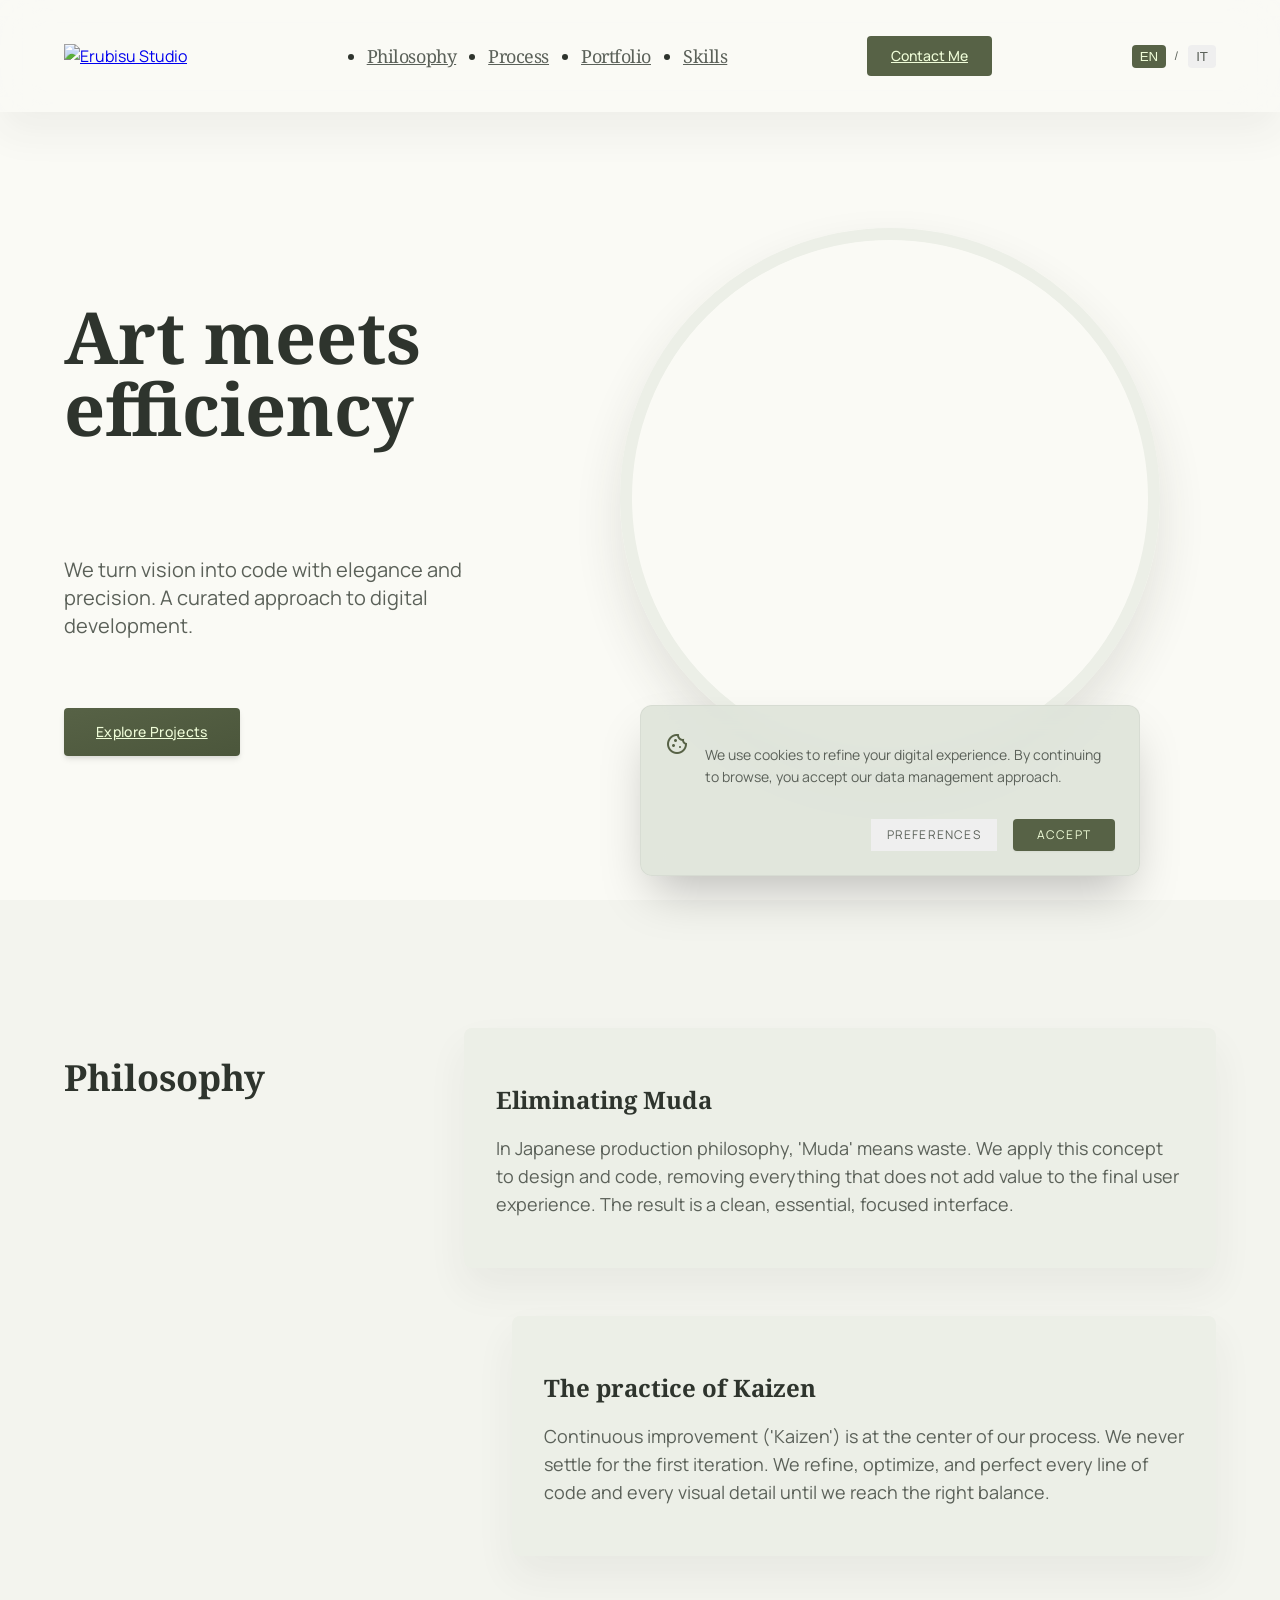
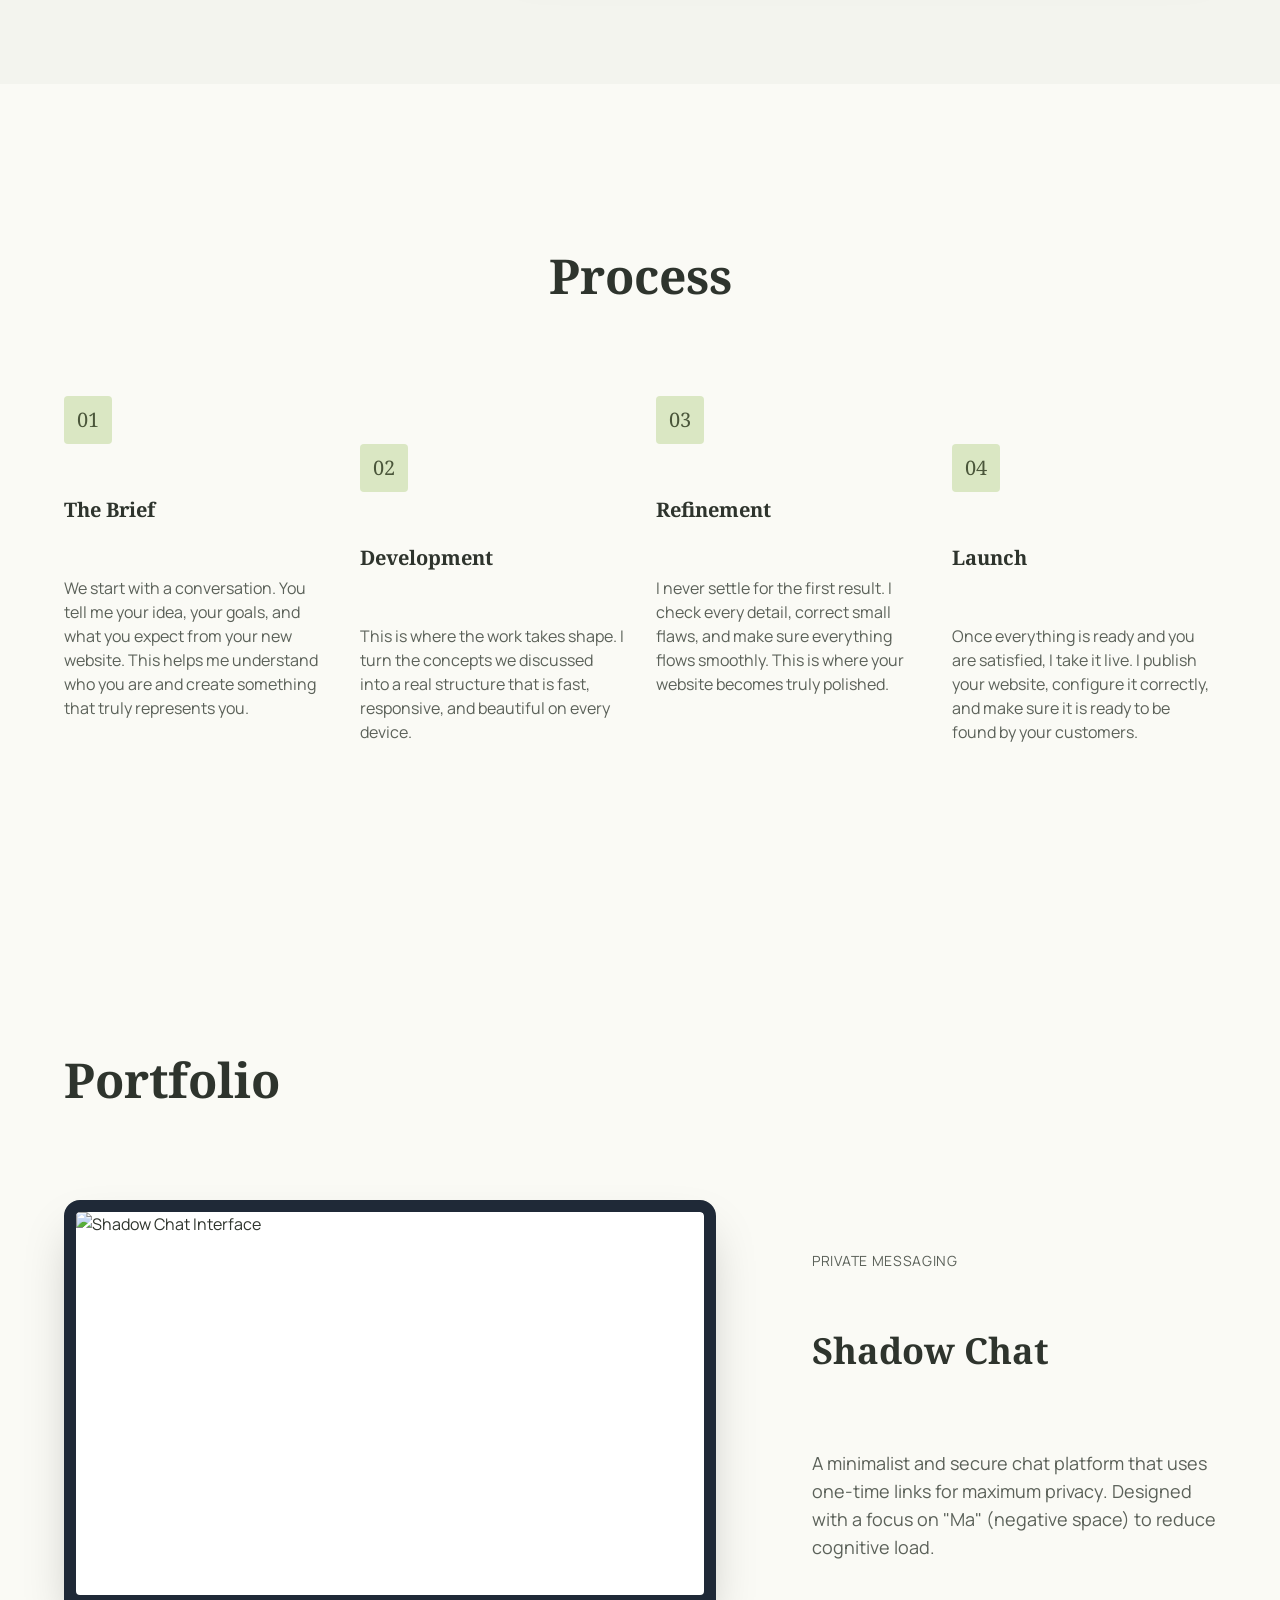
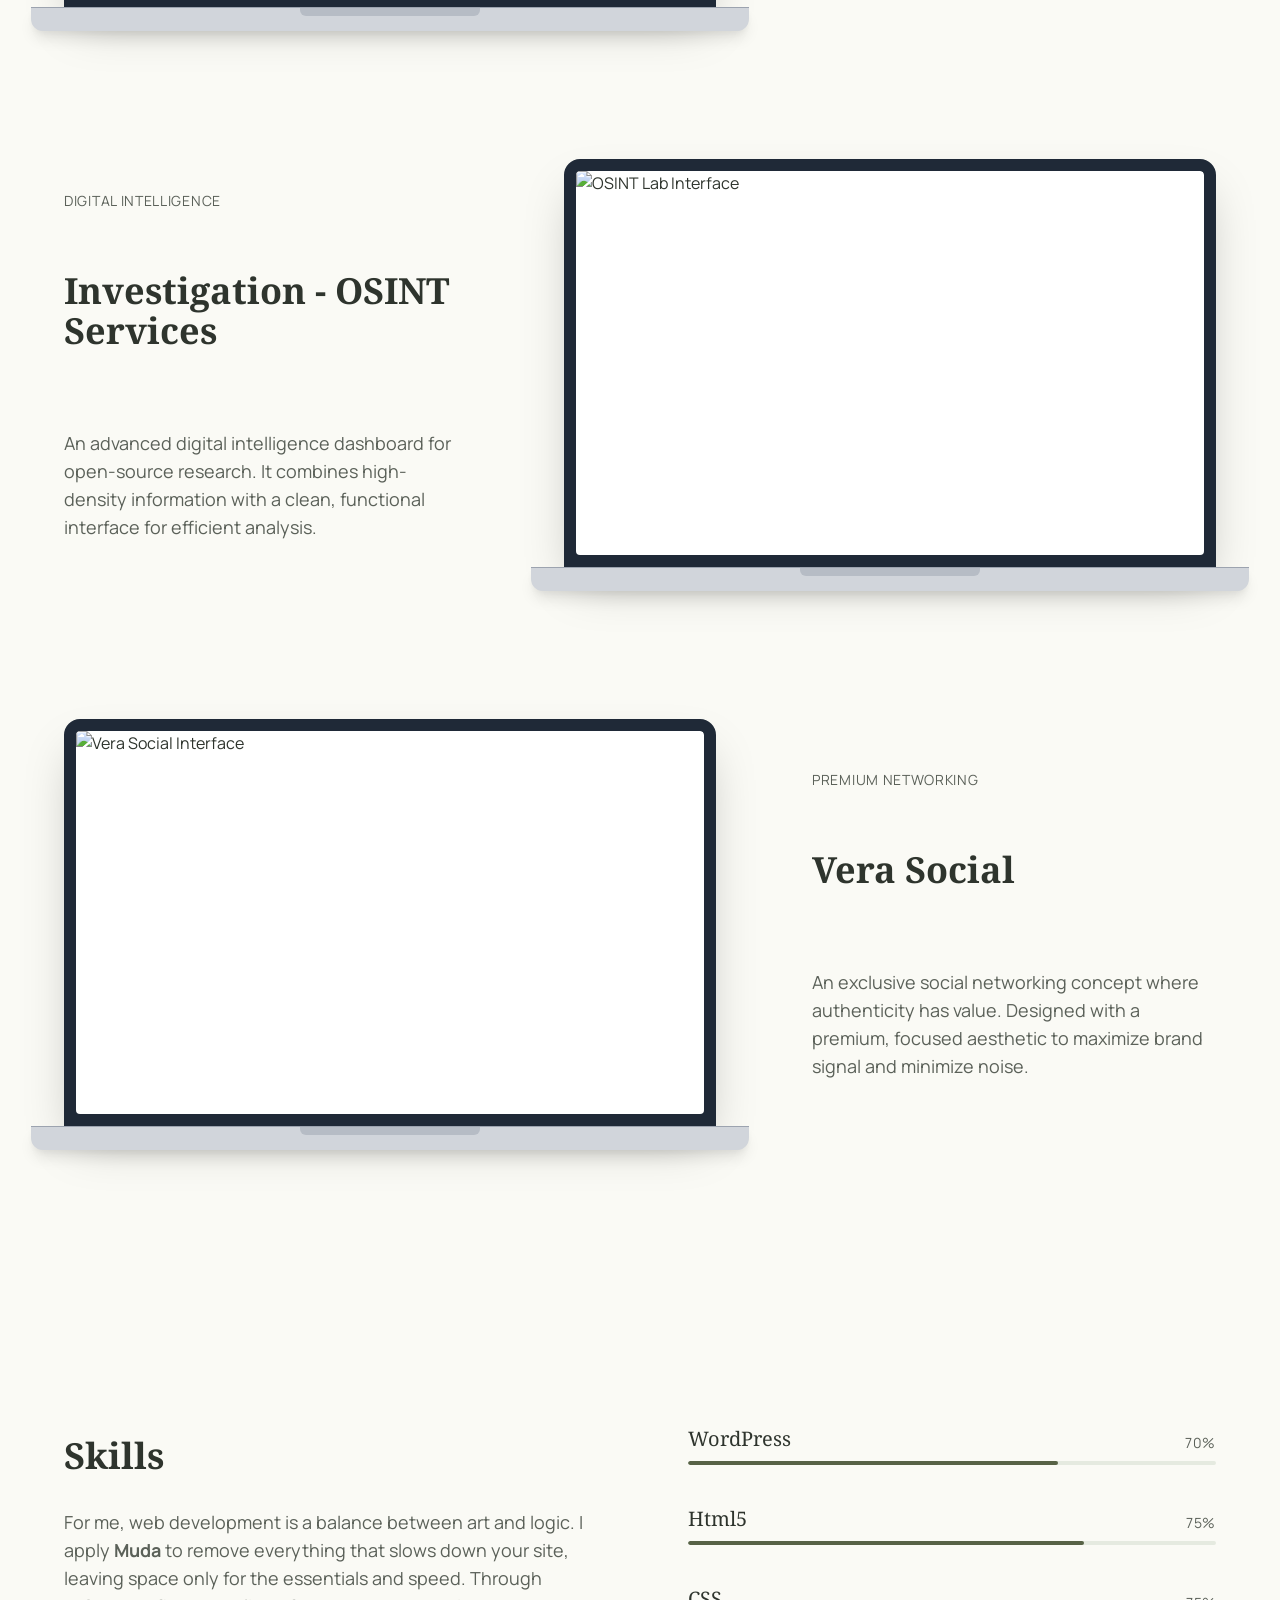
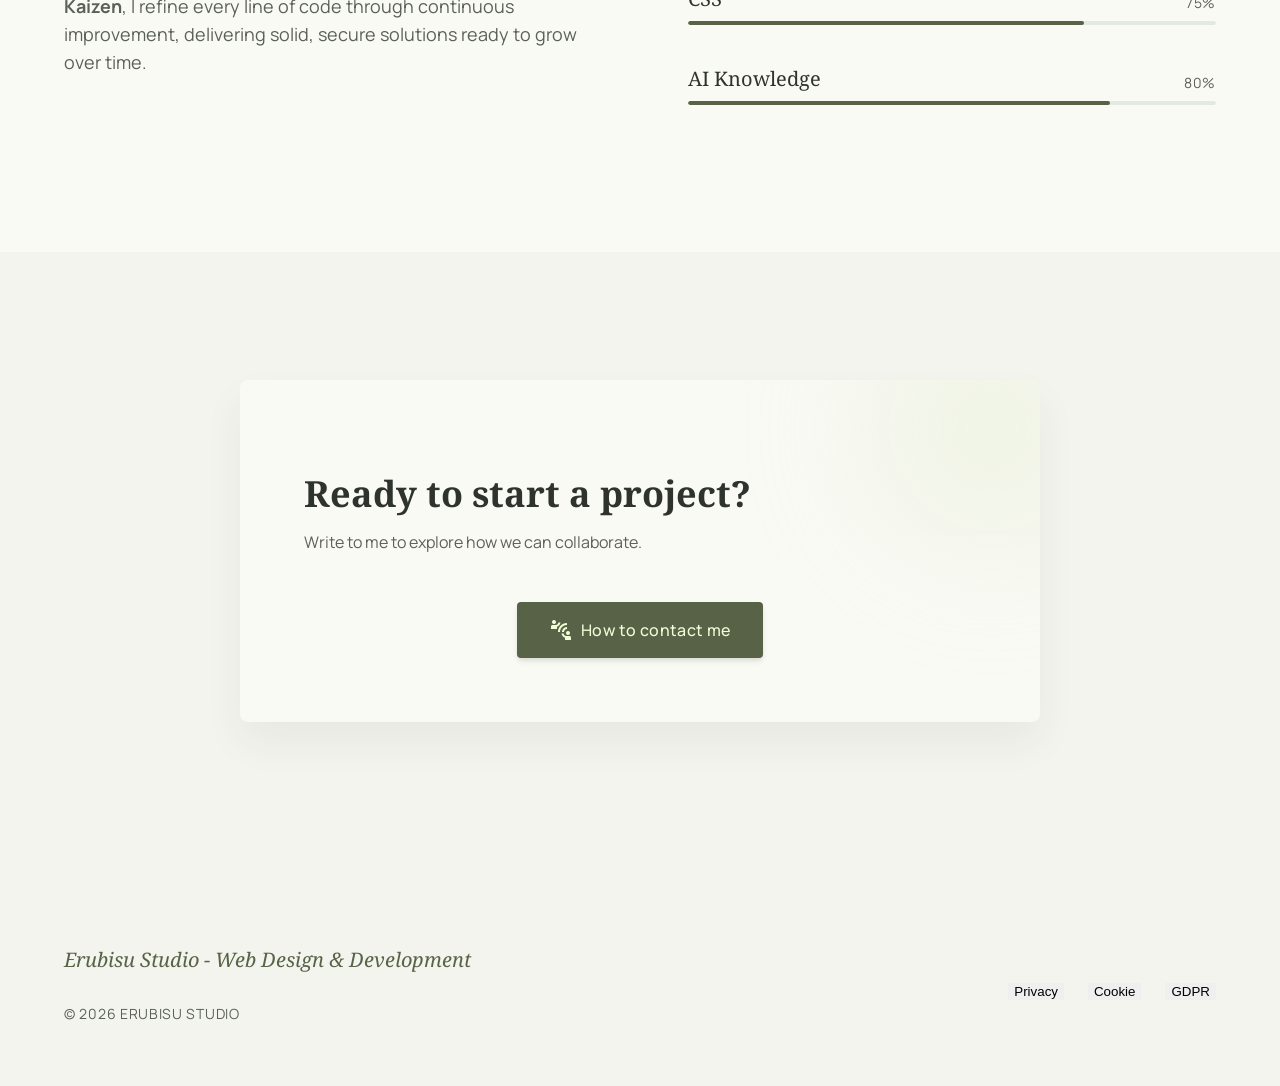
==== commit 86bec332: "Update index.html" ====
--- a/index.html
+++ b/index.html
@@ -25,7 +25,373 @@
 <meta content="Erubisu Studio | Architectural Quiet Portfolio" name="twitter:title"/>
 <meta content="Curated web development between Japanese aesthetics and modern code." name="twitter:description"/>
 <meta content="https://erubisu.studio/og-image.jpg" name="twitter:image"/>
-<link href="css/style.css" rel="stylesheet"/>
+<style>
+/* Erubisu Studio - Static Compiled CSS */
+:root {
+  --color-background: #fafaf5;
+  --color-on-background: #2e342d;
+  --color-surface: #fafaf5;
+  --color-on-surface: #2e342d;
+  --color-surface-container-low: #f3f4ee;
+  --color-surface-container: #ecefe7;
+  --color-surface-container-high: #e5eae0;
+  --color-surface-container-highest: #dee4da;
+  --color-on-surface-variant: #5b6159;
+  --color-outline-variant: #aeb4aa;
+  --color-outline: #767c74;
+  --color-primary: #576246;
+  --color-primary-dim: #4b563b;
+  --color-on-primary: #effdd8;
+  --color-primary-container: #dae7c3;
+  --color-on-primary-container: #4a563a;
+  --font-headline: 'Noto Serif', serif;
+  --font-body: 'Manrope', sans-serif;
+  --font-label: 'Manrope', sans-serif;
+}
+
+*, ::before, ::after {
+  box-sizing: border-box;
+  border-width: 0;
+  border-style: solid;
+  border-color: #e5e7eb;
+}
+
+html {
+  line-height: 1.5;
+  -webkit-text-size-adjust: 100%;
+  font-family: var(--font-body);
+  scroll-behavior: smooth;
+}
+
+body {
+  margin: 0;
+  line-height: inherit;
+  background-color: #fafaf5;
+  color: #2e342d;
+  font-family: var(--font-body);
+  -webkit-font-smoothing: antialiased;
+  -moz-osx-font-smoothing: grayscale;
+}
+
+.no-scrollbar::-webkit-scrollbar { display: none; }
+.no-scrollbar { -ms-overflow-style: none; scrollbar-width: none; }
+
+/* Color utilities */
+.bg-background { background-color: #fafaf5; }
+.bg-surface { background-color: #fafaf5; }
+.bg-surface-container { background-color: #ecefe7; }
+.bg-surface-container-low { background-color: #f3f4ee; }
+.bg-surface-container-high { background-color: #e5eae0; }
+.bg-surface-container-highest { background-color: #dee4da; }
+.bg-surface-container-highest\/90 { background-color: rgba(222, 228, 218, 0.9); }
+.bg-primary { background-color: #576246; }
+.bg-primary-dim { background-color: #4b563b; }
+.bg-primary-container { background-color: #dae7c3; }
+.bg-gray-300 { background-color: #d1d5db; }
+.bg-gray-400 { background-color: #9ca3af; }
+.bg-gray-800 { background-color: #1f2937; }
+.bg-white { background-color: #ffffff; }
+.bg-black\/40 { background-color: rgba(0, 0, 0, 0.4); }
+.bg-\[\#fafaf5\]\/70 { background-color: rgba(250, 250, 245, 0.7); }
+.bg-\[\#fafaf5\]\/95 { background-color: rgba(250, 250, 245, 0.95); }
+.bg-\[\#f3f4ee\] { background-color: #f3f4ee; }
+
+.bg-gradient-to-br { background-image: linear-gradient(to bottom right, var(--tw-gradient-stops)); }
+.from-primary { --tw-gradient-from: #576246; --tw-gradient-to: rgba(87, 98, 70, 0); --tw-gradient-stops: var(--tw-gradient-from), var(--tw-gradient-to); }
+.to-primary-dim { --tw-gradient-to: #4b563b; }
+
+.text-on-background { color: #2e342d; }
+.text-on-surface { color: #2e342d; }
+.text-on-surface-variant { color: #5b6159; }
+.text-on-primary { color: #effdd8; }
+.text-on-primary-container { color: #4a563a; }
+.text-primary { color: #576246; }
+.text-\[\#5b6159\] { color: #5b6159; }
+.text-\[\#576246\] { color: #576246; }
+
+/* Font family & typography */
+.font-headline { font-family: var(--font-headline); }
+.font-body { font-family: var(--font-body); }
+.font-label { font-family: var(--font-label); }
+.antialiased { -webkit-font-smoothing: antialiased; }
+
+::selection {
+  background-color: #dae7c3;
+  color: #4a563a;
+}
+
+.text-xs { font-size: 0.75rem; line-height: 1rem; }
+.text-sm { font-size: 0.875rem; line-height: 1.25rem; }
+.text-base { font-size: 1rem; line-height: 1.5rem; }
+.text-lg { font-size: 1.125rem; line-height: 1.75rem; }
+.text-xl { font-size: 1.25rem; line-height: 1.75rem; }
+.text-2xl { font-size: 1.5rem; line-height: 2rem; }
+.text-4xl { font-size: 2.25rem; line-height: 2.5rem; }
+.text-5xl { font-size: 3rem; line-height: 1; }
+.text-\[10px\] { font-size: 10px; }
+
+.font-medium { font-weight: 500; }
+.font-bold { font-weight: 700; }
+
+.tracking-tight { letter-spacing: -0.025em; }
+.tracking-wide { letter-spacing: 0.025em; }
+.tracking-widest { letter-spacing: 0.1em; }
+.tracking-\[0\.05em\] { letter-spacing: 0.05em; }
+.tracking-\[0\.08em\] { letter-spacing: 0.08em; }
+.tracking-\[0\.1em\] { letter-spacing: 0.1em; }
+.uppercase { text-transform: uppercase; }
+.italic { font-style: italic; }
+.text-center { text-align: center; }
+.leading-tight { line-height: 1.25; }
+.leading-relaxed { line-height: 1.625; }
+
+/* Layout & Positioning */
+.fixed { position: fixed; }
+.absolute { position: absolute; }
+.relative { position: relative; }
+.inset-0 { top: 0; right: 0; bottom: 0; left: 0; }
+.top-0 { top: 0; }
+.left-0 { left: 0; }
+.right-0 { right: 0; }
+.bottom-6 { bottom: 1.5rem; }
+.top-full { top: 100%; }
+.top-4 { top: 1rem; }
+.right-4 { right: 1rem; }
+.top-6 { top: 1.5rem; }
+.right-6 { right: 1.5rem; }
+.left-1\/2 { left: 50%; }
+.-translate-x-1\/2 { transform: translateX(-50%); }
+.translate-y-0 { transform: translateY(0); }
+.translate-y-10 { transform: translateY(2.5rem); }
+.scale-95 { transform: scale(0.95); }
+
+.z-10 { z-index: 10; }
+.z-50 { z-index: 50; }
+.z-\[100\] { z-index: 100; }
+.z-\[200\] { z-index: 200; }
+
+/* Sizing */
+.w-full { width: 100%; }
+.h-full { height: 100%; }
+.min-h-screen { min-height: 100vh; }
+.max-w-\[1440px\] { max-width: 1440px; }
+.max-w-\[800px\] { max-width: 800px; }
+.max-w-\[880px\] { max-width: 880px; }
+.max-w-\[500px\] { max-width: 500px; }
+.max-w-md { max-width: 28rem; }
+.max-w-sm { max-width: 24rem; }
+.w-\[90vw\] { width: 90vw; }
+.w-\[110\%\] { width: 110%; }
+.w-\[85px\] { width: 85px; }
+.h-\[85px\] { height: 85px; }
+.w-\[320px\] { width: 320px; }
+.h-\[320px\] { height: 320px; }
+.w-12 { width: 3rem; }
+.h-12 { height: 3rem; }
+.w-64 { width: 16rem; }
+.h-64 { height: 16rem; }
+.w-5 { width: 1.25rem; }
+.h-5 { height: 1.25rem; }
+.w-1\/4 { width: 25%; }
+.h-1 { height: 0.25rem; }
+.h-2 { height: 0.5rem; }
+.h-4 { height: 1rem; }
+.aspect-\[16\/10\] { aspect-ratio: 16 / 10; }
+
+/* Spacing */
+.mx-auto { margin-left: auto; margin-right: auto; }
+.-mt-20 { margin-top: -5rem; }
+.-mr-20 { margin-right: -5rem; }
+.mt-0\.5 { margin-top: 0.125rem; }
+.mt-2 { margin-top: 0.5rem; }
+.mt-8 { margin-top: 2rem; }
+.mb-2 { margin-bottom: 0.5rem; }
+.mb-4 { margin-bottom: 1rem; }
+.mb-6 { margin-bottom: 1.5rem; }
+.mb-8 { margin-bottom: 2rem; }
+.mb-12 { margin-bottom: 3rem; }
+.mb-24 { margin-bottom: 6rem; }
+.mr-2 { margin-right: 0.5rem; }
+
+.pt-2 { padding-top: 0.5rem; }
+.pt-4 { padding-top: 1rem; }
+.pt-24 { padding-top: 6rem; }
+.pb-12 { padding-bottom: 3rem; }
+.py-1 { padding-top: 0.25rem; padding-bottom: 0.25rem; }
+.py-1\.5 { padding-top: 0.375rem; padding-bottom: 0.375rem; }
+.py-2 { padding-top: 0.5rem; padding-bottom: 0.5rem; }
+.py-2\.5 { padding-top: 0.625rem; padding-bottom: 0.625rem; }
+.py-3 { padding-top: 0.75rem; padding-bottom: 0.75rem; }
+.py-3\.5 { padding-top: 0.875rem; padding-bottom: 0.875rem; }
+.py-4 { padding-top: 1rem; padding-bottom: 1rem; }
+.py-6 { padding-top: 1.5rem; padding-bottom: 1.5rem; }
+.py-8 { padding-top: 2rem; padding-bottom: 2rem; }
+.py-32 { padding-top: 8rem; padding-bottom: 8rem; }
+.px-2 { padding-left: 0.5rem; padding-right: 0.5rem; }
+.px-3 { padding-left: 0.75rem; padding-right: 0.75rem; }
+.px-4 { padding-left: 1rem; padding-right: 1rem; }
+.px-6 { padding-left: 1.5rem; padding-right: 1.5rem; }
+.px-8 { padding-left: 2rem; padding-right: 2rem; }
+.px-10 { padding-left: 2.5rem; padding-right: 2.5rem; }
+.px-\[5vw\] { padding-left: 5vw; padding-right: 5vw; }
+.p-4 { padding: 1rem; }
+.p-6 { padding: 1.5rem; }
+.p-8 { padding: 2rem; }
+.p-10 { padding: 2.5rem; }
+
+/* Flex & Grid Systems */
+.flex { display: flex; }
+.inline-flex { display: inline-flex; }
+.hidden { display: none; }
+.flex-col { flex-direction: column; }
+.flex-wrap { flex-wrap: wrap; }
+.items-center { align-items: center; }
+.items-start { align-items: flex-start; }
+.items-end { align-items: flex-end; }
+.justify-center { justify-content: center; }
+.justify-between { justify-content: space-between; }
+.justify-end { justify-content: flex-end; }
+.justify-start { justify-content: flex-start; }
+
+.gap-2 { gap: 0.5rem; }
+.gap-3 { gap: 0.75rem; }
+.gap-4 { gap: 1rem; }
+.gap-6 { gap: 1.5rem; }
+.gap-8 { gap: 2rem; }
+.gap-10 { gap: 2.5rem; }
+.gap-12 { gap: 3rem; }
+.gap-24 { gap: 6rem; }
+.gap-32 { gap: 8rem; }
+
+.grid { display: grid; }
+.grid-cols-1 { grid-template-columns: repeat(1, minmax(0, 1fr)); }
+
+/* Border radius */
+.rounded { border-radius: 0.25rem; }
+.rounded-lg { border-radius: 0.5rem; }
+.rounded-xl { border-radius: 0.75rem; }
+.rounded-2xl { border-radius: 1rem; }
+.rounded-full { border-radius: 9999px; }
+.rounded-t-xl { border-top-left-radius: 0.75rem; border-top-right-radius: 0.75rem; }
+.rounded-b-xl { border-bottom-left-radius: 0.75rem; border-bottom-right-radius: 0.75rem; }
+.rounded-b-md { border-bottom-left-radius: 0.375rem; border-bottom-right-radius: 0.375rem; }
+.rounded-sm { border-radius: 0.125rem; }
+
+.border { border-width: 1px; }
+.border-t { border-top-width: 1px; }
+.border-\[8px\] { border-width: 8px; }
+.border-\[12px\] { border-width: 12px; }
+.border-surface-container { border-color: #ecefe7; }
+.border-outline { border-color: #767c74; }
+.border-outline-variant\/20 { border-color: rgba(174, 180, 170, 0.2); }
+.border-outline-variant\/30 { border-color: rgba(174, 180, 170, 0.3); }
+.border-gray-400 { border-color: #9ca3af; }
+.border-gray-800 { border-color: #1f2937; }
+
+/* Visual effects & shadows */
+.shadow-sm { box-shadow: 0 1px 2px 0 rgba(0, 0, 0, 0.05); }
+.shadow-md { box-shadow: 0 4px 6px -1px rgba(0, 0, 0, 0.1), 0 2px 4px -1px rgba(0, 0, 0, 0.06); }
+.shadow-lg { box-shadow: 0 10px 15px -3px rgba(0, 0, 0, 0.1), 0 4px 6px -2px rgba(0, 0, 0, 0.05); }
+.shadow-2xl { box-shadow: 0 25px 50px -12px rgba(0, 0, 0, 0.25); }
+.shadow-\[0_20px_40px_rgba\(46\,52\,45\,0\.06\)\] { box-shadow: 0 20px 40px rgba(46, 52, 45, 0.06); }
+.shadow-\[0_20px_40px_rgba\(46\,52\,45\,0\.04\)\] { box-shadow: 0 20px 40px rgba(46, 52, 45, 0.04); }
+.shadow-\[0_24px_48px_rgba\(46\,52\,45\,0\.12\)\] { box-shadow: 0 24px 48px rgba(46, 52, 45, 0.12); }
+.shadow-\[0_24px_48px_rgba\(0\,0\,0\,0\.2\)\] { box-shadow: 0 24px 48px rgba(0, 0, 0, 0.2); }
+
+.backdrop-blur-xl { backdrop-filter: blur(24px); }
+.backdrop-blur-md { backdrop-filter: blur(12px); }
+.backdrop-blur-sm { backdrop-filter: blur(4px); }
+.blur-3xl { filter: blur(64px); }
+.opacity-0 { opacity: 0; }
+.opacity-30 { opacity: 0.3; }
+.opacity-50 { opacity: 0.5; }
+.object-contain { object-fit: contain; }
+.object-cover { object-fit: cover; }
+.object-center { object-position: center; }
+.object-top { object-position: top; }
+.overflow-hidden { overflow: hidden; }
+.select-all { user-select: all; }
+.cursor-pointer { cursor: pointer; }
+
+/* Transitions */
+.transition-colors { transition-property: color, background-color, border-color, text-decoration-color, fill, stroke; transition-duration: 150ms; transition-timing-function: cubic-bezier(0.4, 0, 0.2, 1); }
+.transition-opacity { transition-property: opacity; transition-duration: 150ms; transition-timing-function: cubic-bezier(0.4, 0, 0.2, 1); }
+.transition-all { transition-property: all; transition-duration: 150ms; transition-timing-function: cubic-bezier(0.4, 0, 0.2, 1); }
+.duration-300 { transition-duration: 300ms; }
+.duration-500 { transition-duration: 500ms; }
+
+/* Hover effects */
+.hover\:opacity-80:hover { opacity: 0.8; }
+.hover\:bg-primary-dim:hover { background-color: #4b563b; }
+.hover\:bg-surface-container:hover { background-color: #ecefe7; }
+.hover\:bg-surface-container-highest:hover { background-color: #dee4da; }
+.hover\:text-\[\#2e342d\]:hover { color: #2e342d; }
+.hover\:text-on-surface:hover { color: #2e342d; }
+.hover\:text-primary:hover { color: #576246; }
+.hover\:shadow-lg:hover { box-shadow: 0 10px 15px -3px rgba(0, 0, 0, 0.1), 0 4px 6px -2px rgba(0, 0, 0, 0.05); }
+
+.group:hover .group-hover\:opacity-100 { opacity: 1; }
+
+/* Breakpoints */
+@media (min-width: 640px) {
+  .sm\:flex-row { flex-direction: row; }
+  .sm\:justify-center { justify-content: center; }
+  .sm\:w-auto { width: auto; }
+  .sm\:gap-8 { gap: 2rem; }
+}
+
+@media (min-width: 768px) {
+  .md\:flex { display: flex; }
+  .md\:inline-flex { display: inline-flex; }
+  .md\:hidden { display: none; }
+  .md\:grid-cols-2 { grid-template-columns: repeat(2, minmax(0, 1fr)); }
+  .md\:grid-cols-12 { grid-template-columns: repeat(12, minmax(0, 1fr)); }
+  .md\:col-span-4 { grid-column: span 4 / span 4; }
+  .md\:col-span-8 { grid-column: span 8 / span 8; }
+  .md\:text-xl { font-size: 1.25rem; line-height: 1.75rem; }
+  .md\:text-7xl { font-size: 4.5rem; line-height: 1; }
+  .md\:text-base { font-size: 1rem; line-height: 1.5rem; }
+  .md\:w-\[460px\] { width: 460px; }
+  .md\:h-\[460px\] { height: 460px; }
+  .md\:h-6 { height: 1.5rem; }
+  .md\:border-\[12px\] { border-width: 12px; }
+  .md\:rounded-t-2xl { border-top-left-radius: 1rem; border-top-right-radius: 1rem; }
+  .md\:rounded { border-radius: 0.25rem; }
+  .md\:ml-12 { margin-left: 3rem; }
+  .md\:p-16 { padding: 4rem; }
+  .md\:flex-row { flex-direction: row; }
+  .md\:items-center { align-items: center; }
+  .md\:justify-end { justify-content: flex-end; }
+}
+
+@media (min-width: 1024px) {
+  .lg\:grid-cols-12 { grid-template-columns: repeat(12, minmax(0, 1fr)); }
+  .lg\:grid-cols-4 { grid-template-columns: repeat(4, minmax(0, 1fr)); }
+  .lg\:col-span-5 { grid-column: span 5 / span 5; }
+  .lg\:col-span-7 { grid-column: span 7 / span 7; }
+  .lg\:w-\[540px\] { width: 540px; }
+  .lg\:h-\[540px\] { height: 540px; }
+  .lg\:mt-12 { margin-top: 3rem; }
+  .lg\:order-1 { order: 1; }
+  .lg\:order-2 { order: 2; }
+  .lg\:pl-12 { padding-left: 3rem; }
+  .lg\:pr-12 { padding-right: 3rem; }
+}
+
+/* Dark mode classes */
+.dark .dark\:bg-\[\#2e342d\]\/70 { background-color: rgba(46, 52, 45, 0.7); }
+.dark .dark\:bg-\[\#2e342d\]\/95 { background-color: rgba(46, 52, 45, 0.95); }
+.dark .dark\:bg-\[\#1a1d1a\] { background-color: #1a1d1a; }
+.dark .dark\:text-\[\#aeb4aa\] { color: #aeb4aa; }
+.dark .dark\:text-\[\#fafaf5\] { color: #fafaf5; }
+.dark .dark\:text-\[\#effdd8\] { color: #effdd8; }
+.dark .dark\:text-outline-variant { color: #aeb4aa; }
+.dark .dark\:bg-gray-700 { background-color: #374151; }
+.dark .dark\:bg-gray-800 { background-color: #1f2937; }
+.dark .dark\:border-gray-600 { border-color: #4b5563; }
+.dark .dark\:hover\:text-\[\#fafaf5\]:hover { color: #fafaf5; }
+
+</style>
 <link href="https://fonts.googleapis.com/css2?family=Material+Symbols+Outlined:wght,FILL@100..700,0..1&amp;display=swap" rel="stylesheet"/>
 <link href="https://fonts.googleapis.com/css2?family=Manrope:wght@300;400;500;600;700&amp;family=Noto+Serif:ital,wght@0,400;0,700;1,400&amp;display=swap" rel="stylesheet"/>
 <style>
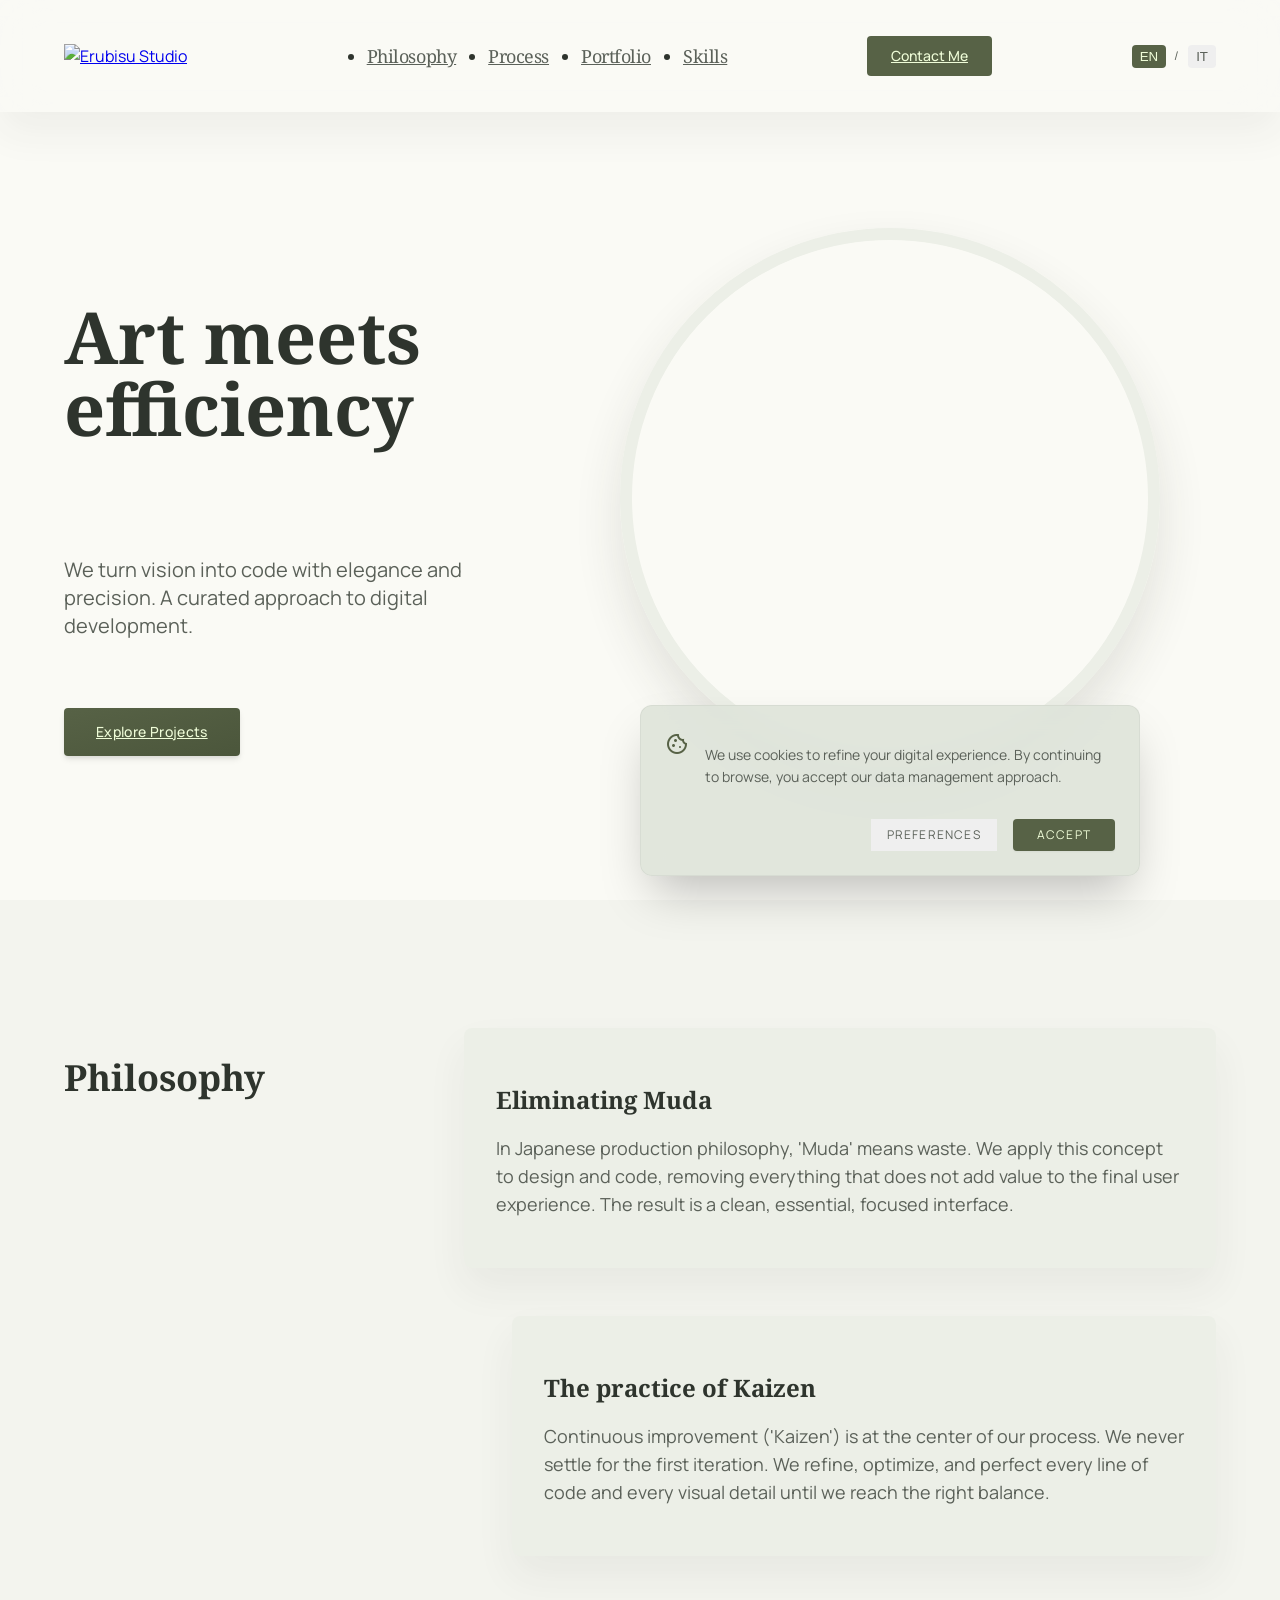
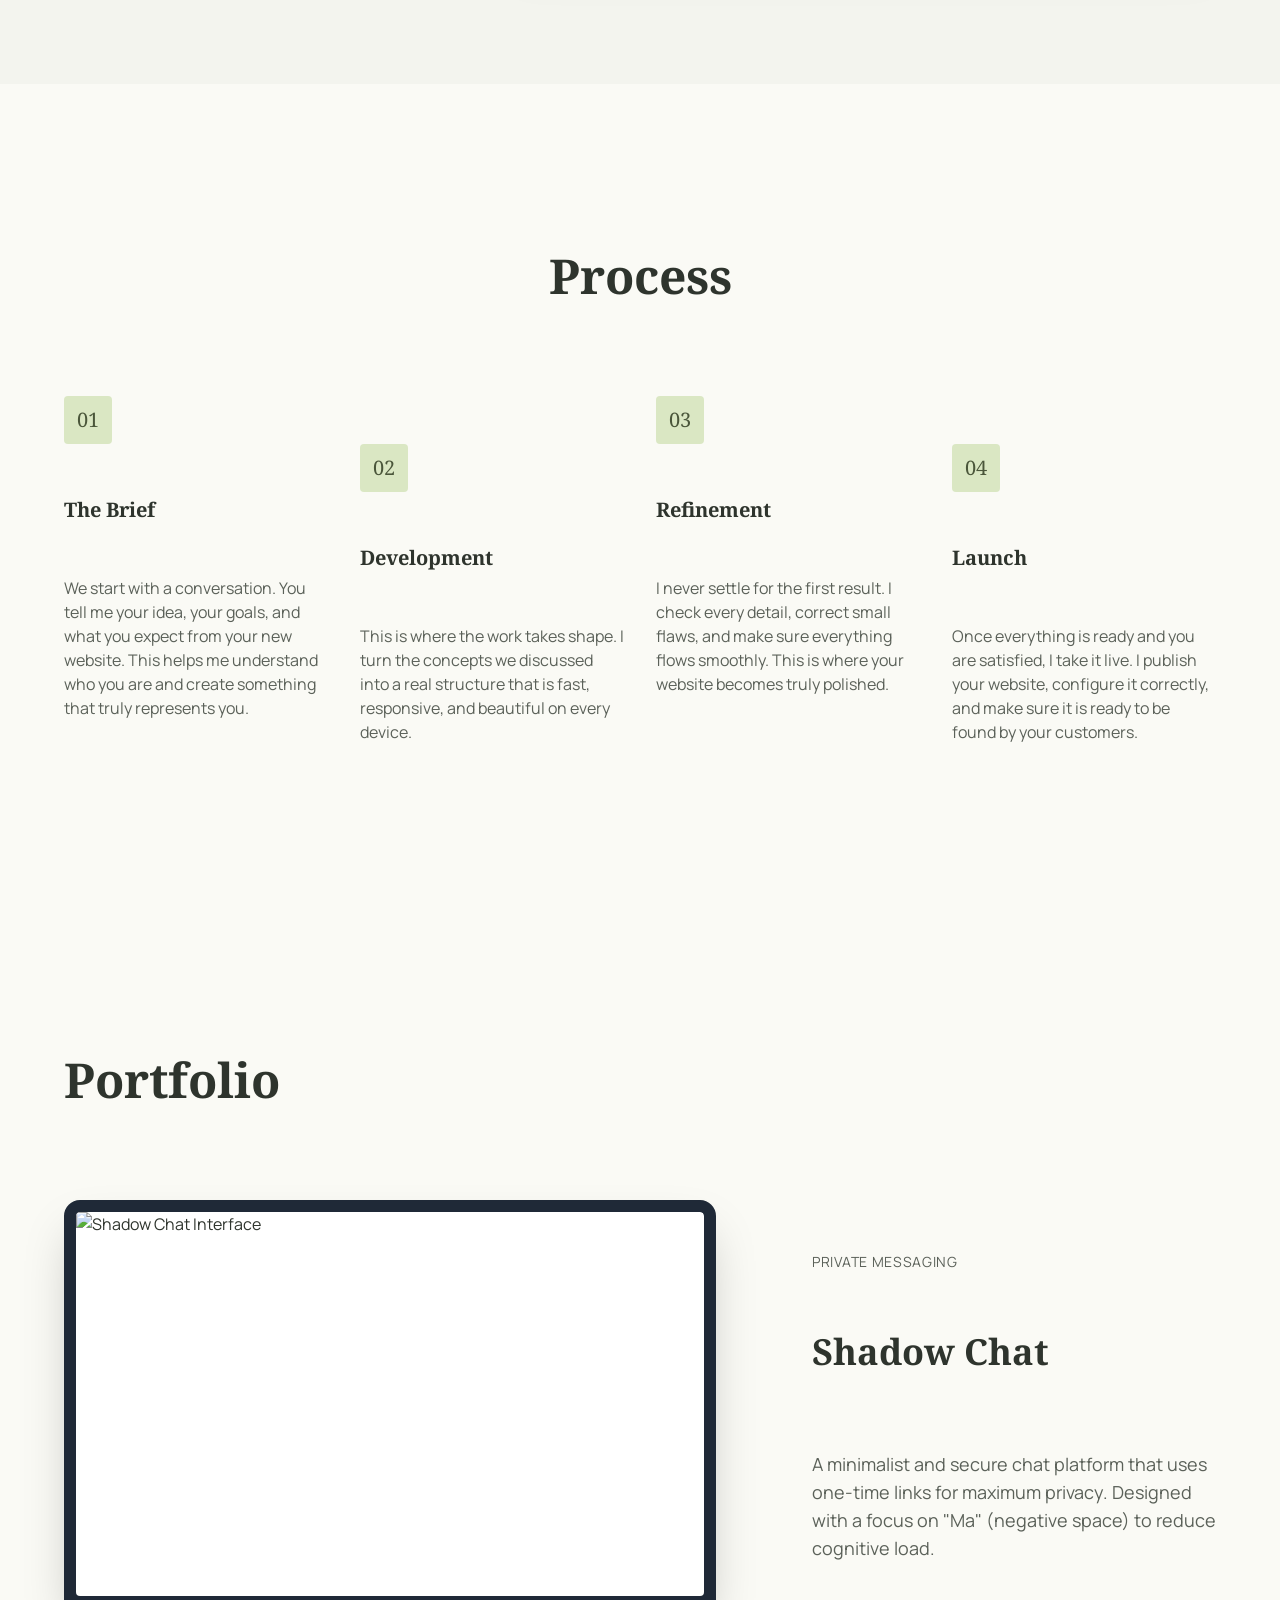
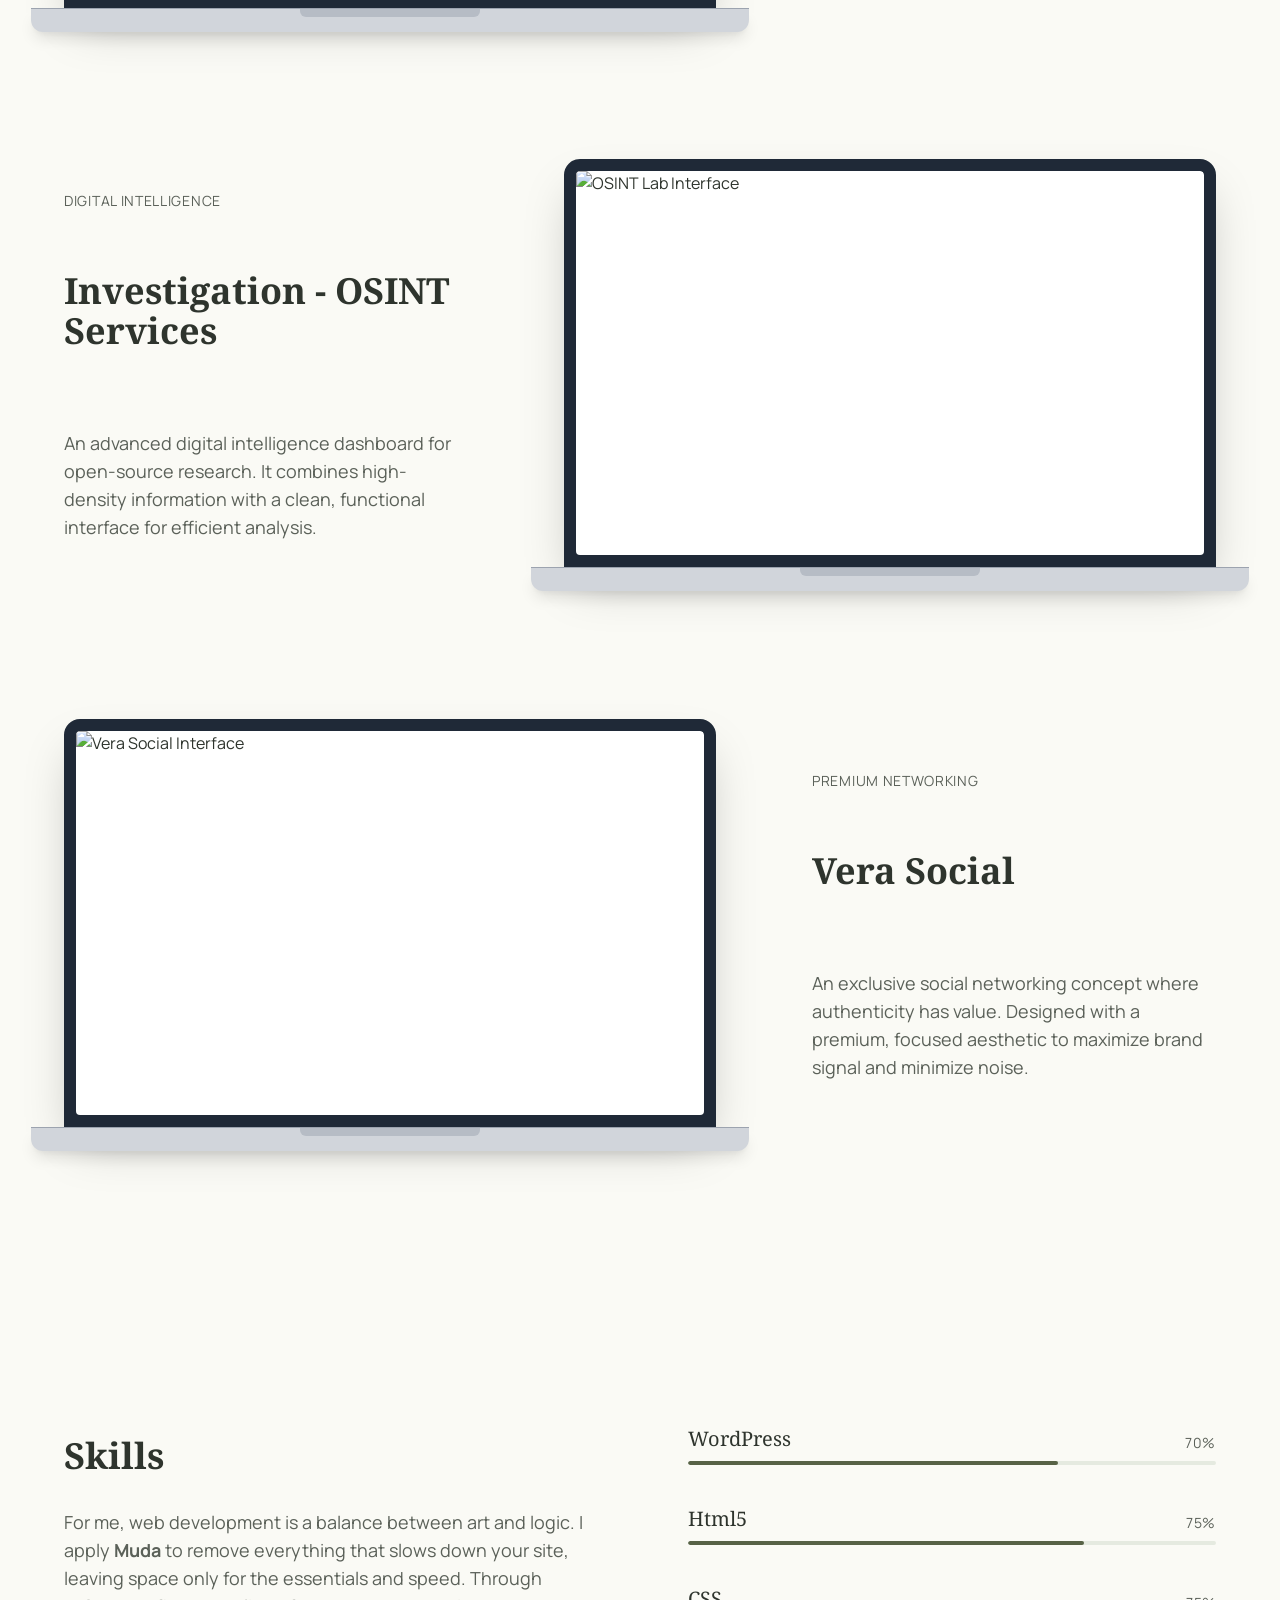
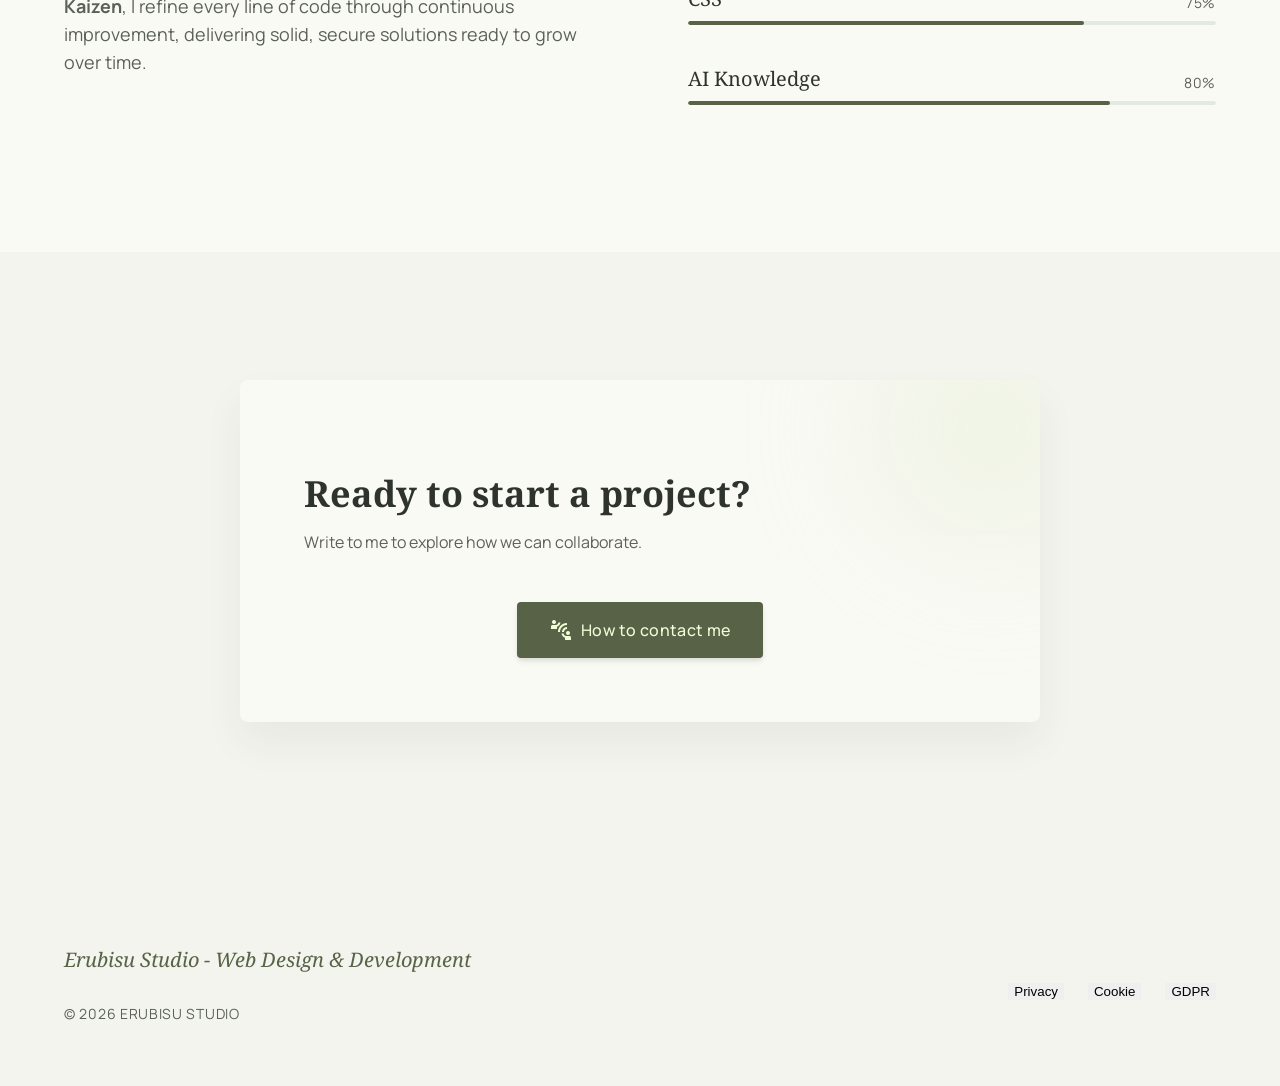
==== commit a71e85bf: "Add files via upload" ====
--- a/index.html
+++ b/index.html
@@ -25,373 +25,9 @@
 <meta content="Erubisu Studio | Architectural Quiet Portfolio" name="twitter:title"/>
 <meta content="Curated web development between Japanese aesthetics and modern code." name="twitter:description"/>
 <meta content="https://erubisu.studio/og-image.jpg" name="twitter:image"/>
-<style>
-/* Erubisu Studio - Static Compiled CSS */
-:root {
-  --color-background: #fafaf5;
-  --color-on-background: #2e342d;
-  --color-surface: #fafaf5;
-  --color-on-surface: #2e342d;
-  --color-surface-container-low: #f3f4ee;
-  --color-surface-container: #ecefe7;
-  --color-surface-container-high: #e5eae0;
-  --color-surface-container-highest: #dee4da;
-  --color-on-surface-variant: #5b6159;
-  --color-outline-variant: #aeb4aa;
-  --color-outline: #767c74;
-  --color-primary: #576246;
-  --color-primary-dim: #4b563b;
-  --color-on-primary: #effdd8;
-  --color-primary-container: #dae7c3;
-  --color-on-primary-container: #4a563a;
-  --font-headline: 'Noto Serif', serif;
-  --font-body: 'Manrope', sans-serif;
-  --font-label: 'Manrope', sans-serif;
-}
-
-*, ::before, ::after {
-  box-sizing: border-box;
-  border-width: 0;
-  border-style: solid;
-  border-color: #e5e7eb;
-}
-
-html {
-  line-height: 1.5;
-  -webkit-text-size-adjust: 100%;
-  font-family: var(--font-body);
-  scroll-behavior: smooth;
-}
-
-body {
-  margin: 0;
-  line-height: inherit;
-  background-color: #fafaf5;
-  color: #2e342d;
-  font-family: var(--font-body);
-  -webkit-font-smoothing: antialiased;
-  -moz-osx-font-smoothing: grayscale;
-}
-
-.no-scrollbar::-webkit-scrollbar { display: none; }
-.no-scrollbar { -ms-overflow-style: none; scrollbar-width: none; }
-
-/* Color utilities */
-.bg-background { background-color: #fafaf5; }
-.bg-surface { background-color: #fafaf5; }
-.bg-surface-container { background-color: #ecefe7; }
-.bg-surface-container-low { background-color: #f3f4ee; }
-.bg-surface-container-high { background-color: #e5eae0; }
-.bg-surface-container-highest { background-color: #dee4da; }
-.bg-surface-container-highest\/90 { background-color: rgba(222, 228, 218, 0.9); }
-.bg-primary { background-color: #576246; }
-.bg-primary-dim { background-color: #4b563b; }
-.bg-primary-container { background-color: #dae7c3; }
-.bg-gray-300 { background-color: #d1d5db; }
-.bg-gray-400 { background-color: #9ca3af; }
-.bg-gray-800 { background-color: #1f2937; }
-.bg-white { background-color: #ffffff; }
-.bg-black\/40 { background-color: rgba(0, 0, 0, 0.4); }
-.bg-\[\#fafaf5\]\/70 { background-color: rgba(250, 250, 245, 0.7); }
-.bg-\[\#fafaf5\]\/95 { background-color: rgba(250, 250, 245, 0.95); }
-.bg-\[\#f3f4ee\] { background-color: #f3f4ee; }
-
-.bg-gradient-to-br { background-image: linear-gradient(to bottom right, var(--tw-gradient-stops)); }
-.from-primary { --tw-gradient-from: #576246; --tw-gradient-to: rgba(87, 98, 70, 0); --tw-gradient-stops: var(--tw-gradient-from), var(--tw-gradient-to); }
-.to-primary-dim { --tw-gradient-to: #4b563b; }
-
-.text-on-background { color: #2e342d; }
-.text-on-surface { color: #2e342d; }
-.text-on-surface-variant { color: #5b6159; }
-.text-on-primary { color: #effdd8; }
-.text-on-primary-container { color: #4a563a; }
-.text-primary { color: #576246; }
-.text-\[\#5b6159\] { color: #5b6159; }
-.text-\[\#576246\] { color: #576246; }
-
-/* Font family & typography */
-.font-headline { font-family: var(--font-headline); }
-.font-body { font-family: var(--font-body); }
-.font-label { font-family: var(--font-label); }
-.antialiased { -webkit-font-smoothing: antialiased; }
-
-::selection {
-  background-color: #dae7c3;
-  color: #4a563a;
-}
-
-.text-xs { font-size: 0.75rem; line-height: 1rem; }
-.text-sm { font-size: 0.875rem; line-height: 1.25rem; }
-.text-base { font-size: 1rem; line-height: 1.5rem; }
-.text-lg { font-size: 1.125rem; line-height: 1.75rem; }
-.text-xl { font-size: 1.25rem; line-height: 1.75rem; }
-.text-2xl { font-size: 1.5rem; line-height: 2rem; }
-.text-4xl { font-size: 2.25rem; line-height: 2.5rem; }
-.text-5xl { font-size: 3rem; line-height: 1; }
-.text-\[10px\] { font-size: 10px; }
-
-.font-medium { font-weight: 500; }
-.font-bold { font-weight: 700; }
-
-.tracking-tight { letter-spacing: -0.025em; }
-.tracking-wide { letter-spacing: 0.025em; }
-.tracking-widest { letter-spacing: 0.1em; }
-.tracking-\[0\.05em\] { letter-spacing: 0.05em; }
-.tracking-\[0\.08em\] { letter-spacing: 0.08em; }
-.tracking-\[0\.1em\] { letter-spacing: 0.1em; }
-.uppercase { text-transform: uppercase; }
-.italic { font-style: italic; }
-.text-center { text-align: center; }
-.leading-tight { line-height: 1.25; }
-.leading-relaxed { line-height: 1.625; }
-
-/* Layout & Positioning */
-.fixed { position: fixed; }
-.absolute { position: absolute; }
-.relative { position: relative; }
-.inset-0 { top: 0; right: 0; bottom: 0; left: 0; }
-.top-0 { top: 0; }
-.left-0 { left: 0; }
-.right-0 { right: 0; }
-.bottom-6 { bottom: 1.5rem; }
-.top-full { top: 100%; }
-.top-4 { top: 1rem; }
-.right-4 { right: 1rem; }
-.top-6 { top: 1.5rem; }
-.right-6 { right: 1.5rem; }
-.left-1\/2 { left: 50%; }
-.-translate-x-1\/2 { transform: translateX(-50%); }
-.translate-y-0 { transform: translateY(0); }
-.translate-y-10 { transform: translateY(2.5rem); }
-.scale-95 { transform: scale(0.95); }
-
-.z-10 { z-index: 10; }
-.z-50 { z-index: 50; }
-.z-\[100\] { z-index: 100; }
-.z-\[200\] { z-index: 200; }
-
-/* Sizing */
-.w-full { width: 100%; }
-.h-full { height: 100%; }
-.min-h-screen { min-height: 100vh; }
-.max-w-\[1440px\] { max-width: 1440px; }
-.max-w-\[800px\] { max-width: 800px; }
-.max-w-\[880px\] { max-width: 880px; }
-.max-w-\[500px\] { max-width: 500px; }
-.max-w-md { max-width: 28rem; }
-.max-w-sm { max-width: 24rem; }
-.w-\[90vw\] { width: 90vw; }
-.w-\[110\%\] { width: 110%; }
-.w-\[85px\] { width: 85px; }
-.h-\[85px\] { height: 85px; }
-.w-\[320px\] { width: 320px; }
-.h-\[320px\] { height: 320px; }
-.w-12 { width: 3rem; }
-.h-12 { height: 3rem; }
-.w-64 { width: 16rem; }
-.h-64 { height: 16rem; }
-.w-5 { width: 1.25rem; }
-.h-5 { height: 1.25rem; }
-.w-1\/4 { width: 25%; }
-.h-1 { height: 0.25rem; }
-.h-2 { height: 0.5rem; }
-.h-4 { height: 1rem; }
-.aspect-\[16\/10\] { aspect-ratio: 16 / 10; }
-
-/* Spacing */
-.mx-auto { margin-left: auto; margin-right: auto; }
-.-mt-20 { margin-top: -5rem; }
-.-mr-20 { margin-right: -5rem; }
-.mt-0\.5 { margin-top: 0.125rem; }
-.mt-2 { margin-top: 0.5rem; }
-.mt-8 { margin-top: 2rem; }
-.mb-2 { margin-bottom: 0.5rem; }
-.mb-4 { margin-bottom: 1rem; }
-.mb-6 { margin-bottom: 1.5rem; }
-.mb-8 { margin-bottom: 2rem; }
-.mb-12 { margin-bottom: 3rem; }
-.mb-24 { margin-bottom: 6rem; }
-.mr-2 { margin-right: 0.5rem; }
-
-.pt-2 { padding-top: 0.5rem; }
-.pt-4 { padding-top: 1rem; }
-.pt-24 { padding-top: 6rem; }
-.pb-12 { padding-bottom: 3rem; }
-.py-1 { padding-top: 0.25rem; padding-bottom: 0.25rem; }
-.py-1\.5 { padding-top: 0.375rem; padding-bottom: 0.375rem; }
-.py-2 { padding-top: 0.5rem; padding-bottom: 0.5rem; }
-.py-2\.5 { padding-top: 0.625rem; padding-bottom: 0.625rem; }
-.py-3 { padding-top: 0.75rem; padding-bottom: 0.75rem; }
-.py-3\.5 { padding-top: 0.875rem; padding-bottom: 0.875rem; }
-.py-4 { padding-top: 1rem; padding-bottom: 1rem; }
-.py-6 { padding-top: 1.5rem; padding-bottom: 1.5rem; }
-.py-8 { padding-top: 2rem; padding-bottom: 2rem; }
-.py-32 { padding-top: 8rem; padding-bottom: 8rem; }
-.px-2 { padding-left: 0.5rem; padding-right: 0.5rem; }
-.px-3 { padding-left: 0.75rem; padding-right: 0.75rem; }
-.px-4 { padding-left: 1rem; padding-right: 1rem; }
-.px-6 { padding-left: 1.5rem; padding-right: 1.5rem; }
-.px-8 { padding-left: 2rem; padding-right: 2rem; }
-.px-10 { padding-left: 2.5rem; padding-right: 2.5rem; }
-.px-\[5vw\] { padding-left: 5vw; padding-right: 5vw; }
-.p-4 { padding: 1rem; }
-.p-6 { padding: 1.5rem; }
-.p-8 { padding: 2rem; }
-.p-10 { padding: 2.5rem; }
-
-/* Flex & Grid Systems */
-.flex { display: flex; }
-.inline-flex { display: inline-flex; }
-.hidden { display: none; }
-.flex-col { flex-direction: column; }
-.flex-wrap { flex-wrap: wrap; }
-.items-center { align-items: center; }
-.items-start { align-items: flex-start; }
-.items-end { align-items: flex-end; }
-.justify-center { justify-content: center; }
-.justify-between { justify-content: space-between; }
-.justify-end { justify-content: flex-end; }
-.justify-start { justify-content: flex-start; }
-
-.gap-2 { gap: 0.5rem; }
-.gap-3 { gap: 0.75rem; }
-.gap-4 { gap: 1rem; }
-.gap-6 { gap: 1.5rem; }
-.gap-8 { gap: 2rem; }
-.gap-10 { gap: 2.5rem; }
-.gap-12 { gap: 3rem; }
-.gap-24 { gap: 6rem; }
-.gap-32 { gap: 8rem; }
-
-.grid { display: grid; }
-.grid-cols-1 { grid-template-columns: repeat(1, minmax(0, 1fr)); }
-
-/* Border radius */
-.rounded { border-radius: 0.25rem; }
-.rounded-lg { border-radius: 0.5rem; }
-.rounded-xl { border-radius: 0.75rem; }
-.rounded-2xl { border-radius: 1rem; }
-.rounded-full { border-radius: 9999px; }
-.rounded-t-xl { border-top-left-radius: 0.75rem; border-top-right-radius: 0.75rem; }
-.rounded-b-xl { border-bottom-left-radius: 0.75rem; border-bottom-right-radius: 0.75rem; }
-.rounded-b-md { border-bottom-left-radius: 0.375rem; border-bottom-right-radius: 0.375rem; }
-.rounded-sm { border-radius: 0.125rem; }
-
-.border { border-width: 1px; }
-.border-t { border-top-width: 1px; }
-.border-\[8px\] { border-width: 8px; }
-.border-\[12px\] { border-width: 12px; }
-.border-surface-container { border-color: #ecefe7; }
-.border-outline { border-color: #767c74; }
-.border-outline-variant\/20 { border-color: rgba(174, 180, 170, 0.2); }
-.border-outline-variant\/30 { border-color: rgba(174, 180, 170, 0.3); }
-.border-gray-400 { border-color: #9ca3af; }
-.border-gray-800 { border-color: #1f2937; }
-
-/* Visual effects & shadows */
-.shadow-sm { box-shadow: 0 1px 2px 0 rgba(0, 0, 0, 0.05); }
-.shadow-md { box-shadow: 0 4px 6px -1px rgba(0, 0, 0, 0.1), 0 2px 4px -1px rgba(0, 0, 0, 0.06); }
-.shadow-lg { box-shadow: 0 10px 15px -3px rgba(0, 0, 0, 0.1), 0 4px 6px -2px rgba(0, 0, 0, 0.05); }
-.shadow-2xl { box-shadow: 0 25px 50px -12px rgba(0, 0, 0, 0.25); }
-.shadow-\[0_20px_40px_rgba\(46\,52\,45\,0\.06\)\] { box-shadow: 0 20px 40px rgba(46, 52, 45, 0.06); }
-.shadow-\[0_20px_40px_rgba\(46\,52\,45\,0\.04\)\] { box-shadow: 0 20px 40px rgba(46, 52, 45, 0.04); }
-.shadow-\[0_24px_48px_rgba\(46\,52\,45\,0\.12\)\] { box-shadow: 0 24px 48px rgba(46, 52, 45, 0.12); }
-.shadow-\[0_24px_48px_rgba\(0\,0\,0\,0\.2\)\] { box-shadow: 0 24px 48px rgba(0, 0, 0, 0.2); }
-
-.backdrop-blur-xl { backdrop-filter: blur(24px); }
-.backdrop-blur-md { backdrop-filter: blur(12px); }
-.backdrop-blur-sm { backdrop-filter: blur(4px); }
-.blur-3xl { filter: blur(64px); }
-.opacity-0 { opacity: 0; }
-.opacity-30 { opacity: 0.3; }
-.opacity-50 { opacity: 0.5; }
-.object-contain { object-fit: contain; }
-.object-cover { object-fit: cover; }
-.object-center { object-position: center; }
-.object-top { object-position: top; }
-.overflow-hidden { overflow: hidden; }
-.select-all { user-select: all; }
-.cursor-pointer { cursor: pointer; }
-
-/* Transitions */
-.transition-colors { transition-property: color, background-color, border-color, text-decoration-color, fill, stroke; transition-duration: 150ms; transition-timing-function: cubic-bezier(0.4, 0, 0.2, 1); }
-.transition-opacity { transition-property: opacity; transition-duration: 150ms; transition-timing-function: cubic-bezier(0.4, 0, 0.2, 1); }
-.transition-all { transition-property: all; transition-duration: 150ms; transition-timing-function: cubic-bezier(0.4, 0, 0.2, 1); }
-.duration-300 { transition-duration: 300ms; }
-.duration-500 { transition-duration: 500ms; }
-
-/* Hover effects */
-.hover\:opacity-80:hover { opacity: 0.8; }
-.hover\:bg-primary-dim:hover { background-color: #4b563b; }
-.hover\:bg-surface-container:hover { background-color: #ecefe7; }
-.hover\:bg-surface-container-highest:hover { background-color: #dee4da; }
-.hover\:text-\[\#2e342d\]:hover { color: #2e342d; }
-.hover\:text-on-surface:hover { color: #2e342d; }
-.hover\:text-primary:hover { color: #576246; }
-.hover\:shadow-lg:hover { box-shadow: 0 10px 15px -3px rgba(0, 0, 0, 0.1), 0 4px 6px -2px rgba(0, 0, 0, 0.05); }
-
-.group:hover .group-hover\:opacity-100 { opacity: 1; }
-
-/* Breakpoints */
-@media (min-width: 640px) {
-  .sm\:flex-row { flex-direction: row; }
-  .sm\:justify-center { justify-content: center; }
-  .sm\:w-auto { width: auto; }
-  .sm\:gap-8 { gap: 2rem; }
-}
-
-@media (min-width: 768px) {
-  .md\:flex { display: flex; }
-  .md\:inline-flex { display: inline-flex; }
-  .md\:hidden { display: none; }
-  .md\:grid-cols-2 { grid-template-columns: repeat(2, minmax(0, 1fr)); }
-  .md\:grid-cols-12 { grid-template-columns: repeat(12, minmax(0, 1fr)); }
-  .md\:col-span-4 { grid-column: span 4 / span 4; }
-  .md\:col-span-8 { grid-column: span 8 / span 8; }
-  .md\:text-xl { font-size: 1.25rem; line-height: 1.75rem; }
-  .md\:text-7xl { font-size: 4.5rem; line-height: 1; }
-  .md\:text-base { font-size: 1rem; line-height: 1.5rem; }
-  .md\:w-\[460px\] { width: 460px; }
-  .md\:h-\[460px\] { height: 460px; }
-  .md\:h-6 { height: 1.5rem; }
-  .md\:border-\[12px\] { border-width: 12px; }
-  .md\:rounded-t-2xl { border-top-left-radius: 1rem; border-top-right-radius: 1rem; }
-  .md\:rounded { border-radius: 0.25rem; }
-  .md\:ml-12 { margin-left: 3rem; }
-  .md\:p-16 { padding: 4rem; }
-  .md\:flex-row { flex-direction: row; }
-  .md\:items-center { align-items: center; }
-  .md\:justify-end { justify-content: flex-end; }
-}
-
-@media (min-width: 1024px) {
-  .lg\:grid-cols-12 { grid-template-columns: repeat(12, minmax(0, 1fr)); }
-  .lg\:grid-cols-4 { grid-template-columns: repeat(4, minmax(0, 1fr)); }
-  .lg\:col-span-5 { grid-column: span 5 / span 5; }
-  .lg\:col-span-7 { grid-column: span 7 / span 7; }
-  .lg\:w-\[540px\] { width: 540px; }
-  .lg\:h-\[540px\] { height: 540px; }
-  .lg\:mt-12 { margin-top: 3rem; }
-  .lg\:order-1 { order: 1; }
-  .lg\:order-2 { order: 2; }
-  .lg\:pl-12 { padding-left: 3rem; }
-  .lg\:pr-12 { padding-right: 3rem; }
-}
-
-/* Dark mode classes */
-.dark .dark\:bg-\[\#2e342d\]\/70 { background-color: rgba(46, 52, 45, 0.7); }
-.dark .dark\:bg-\[\#2e342d\]\/95 { background-color: rgba(46, 52, 45, 0.95); }
-.dark .dark\:bg-\[\#1a1d1a\] { background-color: #1a1d1a; }
-.dark .dark\:text-\[\#aeb4aa\] { color: #aeb4aa; }
-.dark .dark\:text-\[\#fafaf5\] { color: #fafaf5; }
-.dark .dark\:text-\[\#effdd8\] { color: #effdd8; }
-.dark .dark\:text-outline-variant { color: #aeb4aa; }
-.dark .dark\:bg-gray-700 { background-color: #374151; }
-.dark .dark\:bg-gray-800 { background-color: #1f2937; }
-.dark .dark\:border-gray-600 { border-color: #4b5563; }
-.dark .dark\:hover\:text-\[\#fafaf5\]:hover { color: #fafaf5; }
-
-</style>
+<link rel="preconnect" href="https://fonts.googleapis.com"/>
+<link rel="preconnect" href="https://fonts.gstatic.com" crossorigin/>
+<link rel="stylesheet" href="css/style.css"/>
 <link href="https://fonts.googleapis.com/css2?family=Material+Symbols+Outlined:wght,FILL@100..700,0..1&amp;display=swap" rel="stylesheet"/>
 <link href="https://fonts.googleapis.com/css2?family=Manrope:wght@300;400;500;600;700&amp;family=Noto+Serif:ital,wght@0,400;0,700;1,400&amp;display=swap" rel="stylesheet"/>
 <style>
@@ -460,7 +96,7 @@
 </div>
 <div class="lg:col-span-7 flex justify-center items-center">
 <div class="w-[320px] h-[320px] md:w-[460px] md:h-[460px] lg:w-[540px] lg:h-[540px] rounded-full overflow-hidden shadow-[0_24px_48px_rgba(46,52,45,0.12)] relative border-[12px] border-surface-container">
-<img alt="Professional profile" class="w-full h-full object-cover object-center" data-i18n-alt="1" src="images/foto_profilo.webp"/>
+<img alt="Professional profile" class="w-full h-full object-cover object-center" data-i18n-alt="1" decoding="async" fetchpriority="high" src="images/foto_profilo.webp"/>
 </div>
 </div>
 </div>
@@ -472,11 +108,11 @@
 <h2 class="font-headline text-4xl text-on-surface mb-8" data-i18n="t014">Philosophy</h2>
 </div>
 <div class="md:col-span-8 flex flex-col gap-12 font-body text-lg text-on-surface-variant">
-<div class="p-8 bg-surface-container rounded-lg shadow-[0_20px_40px_rgba(46,52,45,0.06)]">
+<div class="p-8 bg-surface-container rounded-lg shadow-[0_20px_40px_rgba(46,52,45,0.06)] animate-on-scroll">
 <h3 class="font-headline text-2xl text-on-surface mb-4" data-i18n="t015">Eliminating Muda</h3>
 <p data-i18n="t016">In Japanese production philosophy, 'Muda' means waste. We apply this concept to design and code, removing everything that does not add value to the final user experience. The result is a clean, essential, focused interface.</p>
 </div>
-<div class="p-8 bg-surface-container rounded-lg shadow-[0_20px_40px_rgba(46,52,45,0.06)] md:ml-12">
+<div class="p-8 bg-surface-container rounded-lg shadow-[0_20px_40px_rgba(46,52,45,0.06)] md:ml-12 animate-on-scroll">
 <h3 class="font-headline text-2xl text-on-surface mb-4" data-i18n="t017">The practice of Kaizen</h3>
 <p data-i18n="t018">Continuous improvement ('Kaizen') is at the center of our process. We never settle for the first iteration. We refine, optimize, and perfect every line of code and every visual detail until we reach the right balance.</p>
 </div>
@@ -487,25 +123,25 @@
 <section class="py-32 px-[5vw] max-w-[1440px] mx-auto" id="process">
 <h2 class="font-headline text-5xl text-on-background mb-24 text-center" data-i18n="t019">Process</h2>
 <div class="grid grid-cols-1 md:grid-cols-2 lg:grid-cols-4 gap-8">
-<div class="flex flex-col gap-4">
+<div class="flex flex-col gap-4 animate-on-scroll">
 <div class="w-12 h-12 bg-primary-container text-on-primary-container rounded flex items-center justify-center font-headline text-xl mb-4" data-i18n="t020">
                         01</div>
 <h3 class="font-headline text-xl text-on-surface" data-i18n="t021">The Brief</h3>
 <p class="font-body text-on-surface-variant text-sm md:text-base leading-relaxed" data-i18n="t022">We start with a conversation. You tell me your idea, your goals, and what you expect from your new website. This helps me understand who you are and create something that truly represents you.</p>
 </div>
-<div class="flex flex-col gap-4 lg:mt-12">
+<div class="flex flex-col gap-4 lg:mt-12 animate-on-scroll">
 <div class="w-12 h-12 bg-primary-container text-on-primary-container rounded flex items-center justify-center font-headline text-xl mb-4" data-i18n="t023">
                         02</div>
 <h3 class="font-headline text-xl text-on-surface" data-i18n="t024">Development</h3>
 <p class="font-body text-on-surface-variant text-sm md:text-base leading-relaxed" data-i18n="t025">This is where the work takes shape. I turn the concepts we discussed into a real structure that is fast, responsive, and beautiful on every device.</p>
 </div>
-<div class="flex flex-col gap-4">
+<div class="flex flex-col gap-4 animate-on-scroll">
 <div class="w-12 h-12 bg-primary-container text-on-primary-container rounded flex items-center justify-center font-headline text-xl mb-4" data-i18n="t026">
                         03</div>
 <h3 class="font-headline text-xl text-on-surface" data-i18n="t027">Refinement</h3>
 <p class="font-body text-on-surface-variant text-sm md:text-base leading-relaxed" data-i18n="t028">I never settle for the first result. I check every detail, correct small flaws, and make sure everything flows smoothly. This is where your website becomes truly polished.</p>
 </div>
-<div class="flex flex-col gap-4 lg:mt-12">
+<div class="flex flex-col gap-4 lg:mt-12 animate-on-scroll">
 <div class="w-12 h-12 bg-primary-container text-on-primary-container rounded flex items-center justify-center font-headline text-xl mb-4" data-i18n="t029">
                         04</div>
 <h3 class="font-headline text-xl text-on-surface" data-i18n="t030">Launch</h3>
@@ -518,11 +154,11 @@
 <h2 class="font-headline text-5xl text-on-background mb-24" data-i18n="t032">Portfolio</h2>
 <div class="flex flex-col gap-32">
 <!-- Project 1: Shadow Chat -->
-<article class="grid grid-cols-1 lg:grid-cols-12 gap-12 items-center">
+<article class="grid grid-cols-1 lg:grid-cols-12 gap-12 items-center animate-on-scroll">
 <div class="lg:col-span-7 flex flex-col items-center justify-center order-2 lg:order-1 w-full">
 <div class="relative w-full max-w-[800px] aspect-[16/10] bg-gray-800 border-gray-800 border-[8px] md:border-[12px] rounded-t-xl md:rounded-t-2xl overflow-hidden shadow-2xl">
 <div class="absolute inset-0 bg-white overflow-hidden rounded-sm md:rounded">
-<img alt="Shadow Chat Interface" class="w-full h-full object-cover object-top" data-i18n-alt="2" src="images/shadow_chat.webp"/>
+<img alt="Shadow Chat Interface" class="w-full h-full object-cover object-top" data-i18n-alt="2" loading="lazy" decoding="async" src="images/shadow_chat.webp"/>
 </div>
 </div>
 <div class="relative w-[110%] max-w-[880px] h-4 md:h-6 bg-gray-300 dark:bg-gray-700 rounded-b-xl shadow-lg border-t border-gray-400 dark:border-gray-600 flex justify-center">
@@ -536,7 +172,7 @@
 </div>
 </article>
 <!-- Project 2: OSINT Lab -->
-<article class="grid grid-cols-1 lg:grid-cols-12 gap-12 items-center">
+<article class="grid grid-cols-1 lg:grid-cols-12 gap-12 items-center animate-on-scroll">
 <div class="lg:col-span-5 flex flex-col gap-6 lg:pr-12">
 <span class="font-label text-sm text-on-surface-variant tracking-[0.05em] uppercase" data-i18n="t036">Digital Intelligence</span>
 <h3 class="font-headline text-4xl text-on-surface" data-i18n="t037">Investigation - OSINT Services</h3>
@@ -545,7 +181,7 @@
 <div class="lg:col-span-7 flex flex-col items-center justify-center w-full">
 <div class="relative w-full max-w-[800px] aspect-[16/10] bg-gray-800 border-gray-800 border-[8px] md:border-[12px] rounded-t-xl md:rounded-t-2xl overflow-hidden shadow-2xl">
 <div class="absolute inset-0 bg-white overflow-hidden rounded-sm md:rounded">
-<img alt="OSINT Lab Interface" class="w-full h-full object-cover object-top" data-i18n-alt="3" src="images/osint_website.webp"/>
+<img alt="OSINT Lab Interface" class="w-full h-full object-cover object-top" data-i18n-alt="3" loading="lazy" decoding="async" src="images/osint_website.webp"/>
 </div>
 </div>
 <div class="relative w-[110%] max-w-[880px] h-4 md:h-6 bg-gray-300 dark:bg-gray-700 rounded-b-xl shadow-lg border-t border-gray-400 dark:border-gray-600 flex justify-center">
@@ -554,11 +190,11 @@
 </div>
 </article>
 <!-- Project 3: Vera Social -->
-<article class="grid grid-cols-1 lg:grid-cols-12 gap-12 items-center">
+<article class="grid grid-cols-1 lg:grid-cols-12 gap-12 items-center animate-on-scroll">
 <div class="lg:col-span-7 flex flex-col items-center justify-center order-2 lg:order-1 w-full">
 <div class="relative w-full max-w-[800px] aspect-[16/10] bg-gray-800 border-gray-800 border-[8px] md:border-[12px] rounded-t-xl md:rounded-t-2xl overflow-hidden shadow-2xl">
 <div class="absolute inset-0 bg-white overflow-hidden rounded-sm md:rounded">
-<img alt="Vera Social Interface" class="w-full h-full object-cover object-top" data-i18n-alt="4" src="images/vera_social.webp"/>
+<img alt="Vera Social Interface" class="w-full h-full object-cover object-top" data-i18n-alt="4" loading="lazy" decoding="async" src="images/vera_social.webp"/>
 </div>
 </div>
 <div class="relative w-[110%] max-w-[880px] h-4 md:h-6 bg-gray-300 dark:bg-gray-700 rounded-b-xl shadow-lg border-t border-gray-400 dark:border-gray-600 flex justify-center">
@@ -717,554 +353,9 @@
 </div>
 </div>
 <!-- Scripts -->
-<script>
-        document.addEventListener('DOMContentLoaded', () => {
-            // Navigation Logic (Hides URLs from status bar)
-            window.safeNavigate = (url) => {
-                window.open(url, '_blank', 'noopener,noreferrer');
-            };
-
-            // Mobile Menu Logic
-            const mobileMenuButton = document.getElementById('mobile-menu-button');
-            const mobileMenu = document.getElementById('mobile-menu');
-            const mobileMenuLinks = mobileMenu?.querySelectorAll('a');
-
-            if (mobileMenuButton && mobileMenu) {
-                mobileMenuButton.addEventListener('click', () => {
-                    mobileMenu.classList.toggle('hidden');
-                });
-
-                mobileMenuLinks.forEach(link => {
-                    link.addEventListener('click', () => {
-                        mobileMenu.classList.add('hidden');
-                    });
-                });
-            }
-
-            // Legal Modal Logic
-            const legalModal = document.getElementById('legal-modal');
-            const legalModalBackdrop = document.getElementById('legal-modal-backdrop');
-            const legalModalContent = document.getElementById('legal-modal-content');
-            const legalModalTitle = document.getElementById('legal-modal-title');
-            const legalModalBody = document.getElementById('legal-modal-body');
-
-            const legalData = {
-                privacy: {
-                    title: "Privacy Policy",
-                    body: "We respect your digital space. We collect only the information essential to provide our services. Your data will never be transferred or sold to third parties, and it will be handled with maximum confidentiality and protected with high security standards."
-                },
-                cookie: {
-                    title: "Cookie Policy",
-                    body: "To keep the site fast and functional, we use only strictly necessary technical cookies. We removed invasive tracking scripts and unnecessary profiling cookies, fully respecting your privacy and offering a clean, fast experience."
-                },
-                gdpr: {
-                    title: "GDPR Compliance",
-                    body: "Your right to privacy is protected. In full compliance with the GDPR, we ensure full control over your personal data. At any time, you can request access, correction, or permanent deletion from our systems."
-                }
-            };
-
-            window.openLegalModal = (type) => {
-                const data = legalData[type];
-                if (data && legalModal) {
-                    document.body.style.overflow = 'hidden'; // Evita scorrimento sfondo
-                    legalModalTitle.textContent = data.title;
-                    legalModalBody.textContent = data.body;
-                    
-                    legalModal.classList.remove('hidden');
-                    legalModal.classList.add('flex');
-                    
-                    void legalModal.offsetWidth;
-                    
-                    legalModalBackdrop.classList.remove('opacity-0');
-                    legalModalContent.classList.remove('scale-95', 'opacity-0');
-                }
-            };
-
-            window.closeLegalModal = () => {
-                if (legalModal) {
-                    document.body.style.overflow = ''; // Ripristina scorrimento
-                    legalModalBackdrop.classList.add('opacity-0');
-                    legalModalContent.classList.add('scale-95', 'opacity-0');
-                    
-                    setTimeout(() => {
-                        legalModal.classList.add('hidden');
-                        legalModal.classList.remove('flex');
-                    }, 300);
-                }
-            };
-
-            // Contact Modal Logic
-            const contactModal = document.getElementById('contact-modal');
-            const contactModalBackdrop = document.getElementById('contact-modal-backdrop');
-            const contactModalContent = document.getElementById('contact-modal-content');
-
-            window.openContactModal = () => {
-                if (contactModal) {
-                    document.body.style.overflow = 'hidden'; // Evita scorrimento sfondo
-                    contactModal.classList.remove('hidden');
-                    contactModal.classList.add('flex');
-                    void contactModal.offsetWidth;
-                    contactModalBackdrop.classList.remove('opacity-0');
-                    contactModalContent.classList.remove('scale-95', 'opacity-0');
-                }
-            };
-
-            window.closeContactModal = () => {
-                if (contactModal) {
-                    document.body.style.overflow = ''; // Ripristina scorrimento
-                    contactModalBackdrop.classList.add('opacity-0');
-                    contactModalContent.classList.add('scale-95', 'opacity-0');
-                    setTimeout(() => {
-                        contactModal.classList.add('hidden');
-                        contactModal.classList.remove('flex');
-                    }, 300);
-                }
-            };
-
-            window.copyEmail = () => {
-                const email = document.getElementById('contact-email').textContent;
-                navigator.clipboard.writeText(email).then(() => {
-                    const emailSpan = document.getElementById('contact-email');
-                    const originalText = emailSpan.textContent;
-                    emailSpan.textContent = 'Copied!';
-                    setTimeout(() => {
-                        emailSpan.textContent = originalText;
-                    }, 2000);
-                });
-            };
-
-            // Prevent Copy and Context Menu
-            document.addEventListener('contextmenu', e => e.preventDefault());
-            document.addEventListener('keydown', e => {
-                if (e.ctrlKey && (e.key === 'c' || e.key === 'v' || e.key === 'u' || e.key === 's')) {
-                    e.preventDefault();
-                }
-            });
-
-            // Cookie Banner Logic
-            const cookieBanner = document.getElementById('cookie-banner');
-            const acceptButton = document.getElementById('cookie-accept');
-            const prefButton = document.getElementById('cookie-pref');
-
-            if (cookieBanner) {
-                // Check if consent was already given
-                if (localStorage.getItem('cookie-consent') === 'accepted') {
-                    cookieBanner.style.display = 'none';
-                }
-
-                const hideBanner = () => {
-                    cookieBanner.classList.add('opacity-0', 'translate-y-10');
-                    setTimeout(() => {
-                        cookieBanner.style.display = 'none';
-                    }, 500);
-                    localStorage.setItem('cookie-consent', 'accepted');
-                };
-
-                if (acceptButton) acceptButton.addEventListener('click', hideBanner);
-                if (prefButton) {
-                    prefButton.addEventListener('click', () => {
-                        hideBanner();
-                        openLegalModal('cookie'); // Mostra la policy dei cookie se cliccano Preferenze
-                    });
-                }
-            }
-        });
-    </script>
-
-<script>
-(function () {
-    const translations = {
-        "en": {
-                "t001": "Philosophy",
-                "t002": "Process",
-                "t003": "Portfolio",
-                "t004": "Skills",
-                "t005": "Contact Me",
-                "t006": "Philosophy",
-                "t007": "Process",
-                "t008": "Portfolio",
-                "t009": "Skills",
-                "t010": "Contact Me",
-                "t011": "Art meets<br/>efficiency",
-                "t012": "We turn vision into code with elegance and precision. A curated approach to digital development.",
-                "t013": "Explore Projects",
-                "t014": "Philosophy",
-                "t015": "Eliminating Muda",
-                "t016": "In Japanese production philosophy, 'Muda' means waste. We apply this concept to design and code, removing everything that does not add value to the final user experience. The result is a clean, essential, focused interface.",
-                "t017": "The practice of Kaizen",
-                "t018": "Continuous improvement ('Kaizen') is at the center of our process. We never settle for the first iteration. We refine, optimize, and perfect every line of code and every visual detail until we reach the right balance.",
-                "t019": "Process",
-                "t020": "\n                        01",
-                "t021": "The Brief",
-                "t022": "We start with a conversation. You tell me your idea, your goals, and what you expect from your new website. This helps me understand who you are and create something that truly represents you.",
-                "t023": "\n                        02",
-                "t024": "Development",
-                "t025": "This is where the work takes shape. I turn the concepts we discussed into a real structure that is fast, responsive, and beautiful on every device.",
-                "t026": "\n                        03",
-                "t027": "Refinement",
-                "t028": "I never settle for the first result. I check every detail, correct small flaws, and make sure everything flows smoothly. This is where your website becomes truly polished.",
-                "t029": "\n                        04",
-                "t030": "Launch",
-                "t031": "Once everything is ready and you are satisfied, I take it live. I publish your website, configure it correctly, and make sure it is ready to be found by your customers.",
-                "t032": "Portfolio",
-                "t033": "Private Messaging",
-                "t034": "Shadow Chat",
-                "t035": "A minimalist and secure chat platform that uses one-time links for maximum privacy. Designed with a focus on \"Ma\" (negative space) to reduce cognitive load.",
-                "t036": "Digital Intelligence",
-                "t037": "Investigation - OSINT Services",
-                "t038": "An advanced digital intelligence dashboard for open-source research. It combines high-density information with a clean, functional interface for efficient analysis.",
-                "t039": "Premium Networking",
-                "t040": "Vera Social",
-                "t041": "An exclusive social networking concept where authenticity has value. Designed with a premium, focused aesthetic to maximize brand signal and minimize noise.",
-                "t042": "Skills",
-                "t043": "For me, web development is a balance between art and logic. I apply <strong>Muda</strong> to remove everything that slows down your site, leaving space only for the essentials and speed. Through <strong>Kaizen</strong>, I refine every line of code through continuous improvement, delivering solid, secure solutions ready to grow over time.",
-                "t044": "Muda",
-                "t045": "Kaizen",
-                "t046": "WordPress",
-                "t047": "70%",
-                "t048": "Html5",
-                "t049": "75%",
-                "t050": "CSS",
-                "t051": "75%",
-                "t052": "AI Knowledge",
-                "t053": "80%",
-                "t054": "Web Design Services",
-                "t055": "Prices are <strong>VAT excluded</strong>: VAT must be considered separately. The service does not include website maintenance after launch.",
-                "t056": "VAT excluded",
-                "t057": "Basic Package",
-                "t058": "600€",
-                "t059": "VAT excluded",
-                "t060": "4 Pages (Home, Services, About Us, Contact)",
-                "t061": "Free domain included for one year",
-                "t062": "Free cloud hosting included for one year",
-                "t063": "Max 2 revisions included.",
-                "t064": "Request Info",
-                "t065": "Recommended",
-                "t066": "Medium Package",
-                "t067": "900€",
-                "t068": "VAT excluded",
-                "t069": "Includes everything in the Basic Package",
-                "t070": "Security & privacy focus",
-                "t071": "Data protection to prevent online information leaks",
-                "t072": "Request Info",
-                "t073": "Custom Package",
-                "t074": "Custom Quote",
-                "t075": "VAT to be considered separately",
-                "t076": "Custom solutions, complex integrations, and bespoke platform development for specific needs.",
-                "t077": "Let's Talk",
-                "t078": "Ready to start a project?",
-                "t079": "Write to me to explore how we can collaborate.",
-                "t080": "\n<span class=\"material-symbols-outlined mr-2\">connect_without_contact</span>How to contact me",
-                "t081": "Erubisu\n                        Studio - Web Design & Development",
-                "t082": "\n                        © 2026 Erubisu studio\n                    ",
-                "t083": "Privacy",
-                "t084": "Cookie",
-                "t085": "GDPR",
-                "t086": "We use cookies to refine your digital experience. By continuing to browse, you accept our data management approach.",
-                "t087": "Preferences",
-                "t088": "Accept",
-                "t089": "Choose how to contact me",
-                "t090": "Email",
-                "t091": "adrianelvisiale@gmail.com",
-                "t092": "Click to copy",
-                "t093": "LinkedIn",
-                "t094": "Contact me on LinkedIn",
-                "t095": "Open Profile",
-                "t096": "Title",
-                "t097": "Content",
-                "t098": "Got it",
-                "close": "Close"
-        },
-        "it": {
-                "t001": "Filosofia",
-                "t002": "Processo",
-                "t003": "Portfolio",
-                "t004": "Skills",
-                "t005": "\n                Contattami\n            ",
-                "t006": "Filosofia",
-                "t007": "Processo",
-                "t008": "Portfolio",
-                "t009": "Skills",
-                "t010": "Contattami",
-                "t011": "\n                        L'arte incontra<br/>l'efficienza\n                    ",
-                "t012": "\n                        Trasformiamo la visione in codice, con eleganza e precisione. Un approccio curatoriale allo\n                        sviluppo digitale.\n                    ",
-                "t013": "\n                            Esplora i Progetti\n                        ",
-                "t014": "Filosofia",
-                "t015": "Eliminare il Muda",
-                "t016": "Nella filosofia produttiva giapponese, 'Muda' rappresenta lo spreco.\n                            Applichiamo questo concetto al design e al codice, rimuovendo tutto ciò che non aggiunge\n                            valore all'esperienza finale dell'utente. Il risultato è un'interfaccia pulita, essenziale e\n                            focalizzata.",
-                "t017": "La pratica del Kaizen",
-                "t018": "Il miglioramento continuo ('Kaizen') è al centro del nostro processo. Non\n                            ci accontentiamo mai della prima iterazione. Rifiniamo, ottimizziamo e perfezioniamo ogni\n                            riga di codice e ogni dettaglio visivo fino a raggiungere l'equilibrio ottimale.",
-                "t019": "Processo",
-                "t020": "\n                        01",
-                "t021": "Il Brief",
-                "t022": "Iniziamo con una chiacchierata. Mi racconti la tua idea, i tuoi obiettivi e cosa ti aspetti dal tuo nuovo sito. Mi serve a capire chi sei per creare qualcosa che ti rappresenti davvero.",
-                "t023": "\n                        02",
-                "t024": "Lo Sviluppo",
-                "t025": "Qui entro nel vivo. Trasformo i concetti di cui abbiamo parlato in una struttura reale, veloce e bella da vedere su ogni dispositivo.",
-                "t026": "\n                        03",
-                "t027": "Il Perfezionamento",
-                "t028": "Non mi accontento mai del primo risultato. Controllo ogni dettaglio, correggo i piccoli difetti e mi assicuro che tutto scorra fluidamente. È la fase in cui rendo il tuo sito davvero impeccabile.",
-                "t029": "\n                        04",
-                "t030": "La Pubblicazione",
-                "t031": "Una volta che tutto è pronto e sei soddisfatto, premo il tasto d'invio. Metto il tuo sito online, lo configuro correttamente e mi assicuro che sia pronto per essere trovato dai tuoi clienti.",
-                "t032": "Portfolio",
-                "t033": "Private\n                            Messaging",
-                "t034": "Shadow Chat",
-                "t035": "Una piattaforma di chat\n                            minimalista e sicura che utilizza link usa-e-getta per la massima privacy. Progettata con un\n                            focus sul \"Ma\" (spazio negativo) per ridurre il carico cognitivo.",
-                "t036": "Digital\n                            Intelligence",
-                "t037": "Investigation - OSINT Services",
-                "t038": "Una dashboard avanzata di digital\n                            intelligence per la ricerca open-source. Combina informazioni ad alta densità con\n                            un'interfaccia pulita e funzionale per un'analisi efficiente.",
-                "t039": "Premium\n                            Networking",
-                "t040": "Vera Social",
-                "t041": "Un concetto di social networking\n                            esclusivo dove l'autenticità ha valore. Progettato con un'estetica premium e focalizzata per\n                            massimizzare il segnale del brand e minimizzare il rumore.",
-                "t042": "Skills",
-                "t043": "\n                        Per me, lo sviluppo web è un equilibrio tra arte e logica. Applico il <strong>Muda</strong> per\n                        rimuovere\n                        tutto ciò che rallenta il tuo sito, lasciando spazio solo all'essenziale e alla velocità.\n                        Grazie al <strong>Kaizen</strong>, perfeziono ogni riga di codice con un miglioramento\n                        costante,\n                        garantendo soluzioni solide, sicure e pronte a crescere nel tempo.\n                    ",
-                "t044": "Muda",
-                "t045": "Kaizen",
-                "t046": "WordPress",
-                "t047": "70%",
-                "t048": "Html5",
-                "t049": "75%",
-                "t050": "CSS",
-                "t051": "75%",
-                "t052": "Ai Knowledge",
-                "t053": "80%",
-                "t054": "Web Design Services",
-                "t055": "\n                    I prezzi indicati sono da intendersi <strong>IVA esclusa</strong>: l'IVA va considerata a parte. Il servizio non include la manutenzione del sito dopo la pubblicazione.\n                ",
-                "t056": "IVA esclusa",
-                "t057": "Pacchetto Base",
-                "t058": "600€",
-                "t059": "IVA esclusa",
-                "t060": "4 Pagine (Home, Servizi, Chi siamo, Contatti)",
-                "t061": "Dominio gratuito incluso per un anno",
-                "t062": "Cloud-hosting gratuito per un anno",
-                "t063": "Max 2 revisioni incluse.",
-                "t064": "Richiedi Info",
-                "t065": "\n                        Consigliato",
-                "t066": "Pacchetto Medium",
-                "t067": "900€",
-                "t068": "IVA esclusa",
-                "t069": "Include tutto il Pacchetto Base",
-                "t070": "Focus su sicurezza & privacy",
-                "t071": "Protezione dati per prevenire fughe di info online",
-                "t072": "Richiedi Info",
-                "t073": "Pacchetto Personalizzato",
-                "t074": "Su Misura",
-                "t075": "IVA da considerare a parte",
-                "t076": "Soluzioni personalizzate,\n                        integrazioni complesse e sviluppo di piattaforme su misura per esigenze specifiche.",
-                "t077": "Parliamone",
-                "t078": "Vuoi iniziare un progetto?",
-                "t079": "Scrivimi per esplorare come possiamo\n                    collaborare.",
-                "t080": "\n<span class=\"material-symbols-outlined mr-2\">connect_without_contact</span>\n                        Come contattarmi\n                    ",
-                "t081": "Erubisu\n                        Studio - Web Design & Development",
-                "t082": "\n                        © 2026 Erubisu studio\n                    ",
-                "t083": "Privacy",
-                "t084": "Cookie",
-                "t085": "GDPR",
-                "t086": "\n                    Utilizziamo i cookie per affinare la tua esperienza digitale. Continuando la navigazione, accetti la\n                    nostra filosofia di gestione dati.\n                ",
-                "t087": "Preferenze",
-                "t088": "Accetta",
-                "t089": "Scegli come contattarmi",
-                "t090": "Email",
-                "t091": "adrianelvisiale@gmail.com",
-                "t092": "Clicca per copiare",
-                "t093": "LinkedIn",
-                "t094": "Contattami su LinkedIn",
-                "t095": "Apri Profilo",
-                "t096": "Titolo",
-                "t097": "\n                Contenuto\n            ",
-                "t098": "Ho capito",
-                "close": "Chiudi"
-        }
-};
-    const metaTranslations = {
-        "en": {
-                "title": "Erubisu Studio | Minimalist Web Design & Development",
-                "description": "",
-                "meta:name:description": "Erubisu Studio – Curated web development portfolio. We merge Japanese aesthetic principles with modern code efficiency to create unique digital experiences.",
-                "meta:name:keywords": "web design, front-end development, portfolio, Japanese minimalism, UI/UX, Erubisu Studio, web agency Italy, curated design",
-                "meta:name:twitter:title": "Erubisu Studio | Architectural Quiet Portfolio",
-                "meta:name:twitter:description": "Curated web development between Japanese aesthetics and modern code.",
-                "meta:property:og:title": "Erubisu Studio | Architectural Quiet Portfolio",
-                "meta:property:og:description": "Art meets efficiency. Curated web development with elegance and precision."
-        },
-        "it": {
-                "title": "Erubisu Studio | Sviluppo Web Design Minimalista",
-                "meta:name:description": "Erubisu Studio – Portfolio di sviluppo web curatoriale. Uniamo l'arte dell'estetica giapponese all'efficienza del codice moderno per creare esperienze digitali uniche.",
-                "meta:name:keywords": "web design, sviluppo front-end, portfolio, minimalismo giapponese, UI/UX, Erubisu Studio, web agency italia, design curatoriale",
-                "meta:name:twitter:title": "Erubisu Studio | Architectural Quiet Portfolio",
-                "meta:name:twitter:description": "Sviluppo web curatoriale tra estetica giapponese e codice moderno.",
-                "meta:property:og:title": "Erubisu Studio | Architectural Quiet Portfolio",
-                "meta:property:og:description": "L'arte incontra l'efficienza. Sviluppo web curatoriale con eleganza e precisione."
-        }
-};
-    const altTranslations = {
-        "en": [
-                "Erubisu Studio",
-                "Professional profile",
-                "Shadow Chat Interface",
-                "OSINT Lab Interface",
-                "Vera Social Interface"
-        ],
-        "it": [
-                "Erubisu Studio",
-                "Professional profile",
-                "Shadow Chat Interface",
-                "OSINT Lab Interface",
-                "Vera Social Interface"
-        ]
-};
-    const legalTranslations = {
-        "en": {
-                "privacy": {
-                        "title": "Privacy Policy",
-                        "body": "We respect your digital space. We collect only the information essential to provide our services. Your data will never be transferred or sold to third parties, and it will be handled with maximum confidentiality and protected with high security standards."
-                },
-                "cookie": {
-                        "title": "Cookie Policy",
-                        "body": "To keep the site fast and functional, we use only strictly necessary technical cookies. We removed invasive tracking scripts and unnecessary profiling cookies, fully respecting your privacy and offering a clean, fast experience."
-                },
-                "gdpr": {
-                        "title": "GDPR Compliance",
-                        "body": "Your right to privacy is protected. In full compliance with the GDPR, we ensure full control over your personal data. At any time, you can request access, correction, or permanent deletion from our systems."
-                },
-                "copied": "Copied!"
-        },
-        "it": {
-                "privacy": {
-                        "title": "Privacy Policy",
-                        "body": "Rispettiamo il tuo spazio digitale. Raccogliamo esclusivamente le informazioni essenziali per offrirti i nostri servizi. I tuoi dati non verranno mai ceduti o venduti a terzi, ma trattati con la massima riservatezza e protetti con standard di sicurezza elevati."
-                },
-                "cookie": {
-                        "title": "Cookie Policy",
-                        "body": "Per mantenere il sito performante e funzionale, utilizziamo solo cookie tecnici strettamente necessari. Abbiamo eliminato ogni script di tracciamento invasivo o cookie di profilazione non richiesto, nel pieno rispetto della tua privacy e per offrirti un'esperienza veloce e pulita."
-                },
-                "gdpr": {
-                        "title": "Conformità GDPR",
-                        "body": "Il tuo diritto alla riservatezza è garantito. In piena conformità con il GDPR, ti assicuriamo il controllo totale sui tuoi dati personali. In qualsiasi momento puoi richiederne l'accesso, la rettifica o la cancellazione definitiva dai nostri sistemi."
-                },
-                "copied": "Copiato!"
-        }
-};
-    const allowedLanguages = ['en', 'it'];
-    let currentLanguage = 'en';
-
-    function normalizeLanguage(lang) {
-        return allowedLanguages.includes(lang) ? lang : 'en';
-    }
-
-    function updateSwitcherState(lang) {
-        document.querySelectorAll('[data-lang-switch]').forEach((button) => {
-            const active = button.dataset.langSwitch === lang;
-            button.setAttribute('aria-pressed', active ? 'true' : 'false');
-            button.classList.toggle('bg-primary', active);
-            button.classList.toggle('text-on-primary', active);
-            button.classList.toggle('text-on-surface-variant', !active);
-            button.classList.toggle('hover:text-on-surface', !active);
-        });
-        document.querySelectorAll('.language-switcher, .mobile-language-switcher').forEach((switcher) => {
-            switcher.setAttribute('aria-label', lang === 'it' ? 'Selettore lingua' : 'Language selector');
-        });
-    }
-
-    function updateMetadata(lang) {
-        const meta = metaTranslations[lang] || metaTranslations.en;
-        if (meta.title) document.title = meta.title;
-        Object.entries(meta).forEach(([key, value]) => {
-            if (!key.startsWith('meta:')) return;
-            const parts = key.split(':');
-            const selector = parts[1] === 'name'
-                ? `meta[name="${parts.slice(2).join(':')}"]`
-                : `meta[property="${parts.slice(2).join(':')}"]`;
-            const tag = document.querySelector(selector);
-            if (tag) tag.setAttribute('content', value);
-        });
-    }
-
-    function applyLanguage(lang) {
-        lang = normalizeLanguage(lang);
-        currentLanguage = lang;
-        document.documentElement.lang = lang;
-
-        document.querySelectorAll('[data-i18n]').forEach((el) => {
-            const key = el.dataset.i18n;
-            const value = translations[lang]?.[key];
-            if (value !== undefined) el.textContent = value;
-        });
-
-        document.querySelectorAll('[data-i18n-html]').forEach((el) => {
-            const key = el.dataset.i18nHtml;
-            const value = translations[lang]?.[key];
-            if (value !== undefined) el.innerHTML = value;
-        });
-
-        document.querySelectorAll('[data-i18n-aria-label]').forEach((el) => {
-            const key = el.dataset.i18nAriaLabel;
-            const value = translations[lang]?.[key];
-            if (value !== undefined) el.setAttribute('aria-label', value);
-        });
-
-        document.querySelectorAll('[data-i18n-alt]').forEach((img) => {
-            const index = Number(img.dataset.i18nAlt);
-            const value = altTranslations[lang]?.[index];
-            if (value !== undefined) img.setAttribute('alt', value);
-        });
-
-        updateSwitcherState(lang);
-        updateMetadata(lang);
-        localStorage.setItem('site-language', lang);
-    }
-
-    window.setSiteLanguage = applyLanguage;
-
-    document.addEventListener('DOMContentLoaded', () => {
-        document.querySelectorAll('[data-lang-switch]').forEach((button) => {
-            button.addEventListener('click', () => {
-                applyLanguage(button.dataset.langSwitch);
-                const mobileMenu = document.getElementById('mobile-menu');
-                if (mobileMenu) mobileMenu.classList.add('hidden');
-            });
-        });
-
-        window.openLegalModal = (type) => {
-            const legalModal = document.getElementById('legal-modal');
-            const legalModalBackdrop = document.getElementById('legal-modal-backdrop');
-            const legalModalContent = document.getElementById('legal-modal-content');
-            const legalModalTitle = document.getElementById('legal-modal-title');
-            const legalModalBody = document.getElementById('legal-modal-body');
-            const data = legalTranslations[currentLanguage]?.[type] || legalTranslations.en[type];
-            if (data && legalModal) {
-                document.body.style.overflow = 'hidden';
-                legalModalTitle.textContent = data.title;
-                legalModalBody.textContent = data.body;
-                legalModal.classList.remove('hidden');
-                legalModal.classList.add('flex');
-                void legalModal.offsetWidth;
-                legalModalBackdrop.classList.remove('opacity-0');
-                legalModalContent.classList.remove('scale-95', 'opacity-0');
-            }
-        };
-
-        window.copyEmail = () => {
-            const emailSpan = document.getElementById('contact-email');
-            if (!emailSpan) return;
-            const email = emailSpan.textContent;
-            navigator.clipboard.writeText(email).then(() => {
-                const originalText = emailSpan.textContent;
-                emailSpan.textContent = legalTranslations[currentLanguage]?.copied || legalTranslations.en.copied;
-                setTimeout(() => {
-                    emailSpan.textContent = originalText;
-                }, 2000);
-            });
-        };
-
-        const params = new URLSearchParams(window.location.search);
-        const requestedLanguage = normalizeLanguage(params.get('lang'));
-        const savedLanguage = normalizeLanguage(localStorage.getItem('site-language'));
-        const initialLanguage = params.has('lang') ? requestedLanguage : savedLanguage;
-        applyLanguage(initialLanguage);
-    });
-})();
-</script>
+
+
+
+<script src="js/main.js" defer></script>
 </body>
 </html>
--- a/css/style.css
+++ b/css/style.css
@@ -0,0 +1,385 @@
+/* Erubisu Studio - Static Compiled CSS */
+:root {
+  --color-background: #fafaf5;
+  --color-on-background: #2e342d;
+  --color-surface: #fafaf5;
+  --color-on-surface: #2e342d;
+  --color-surface-container-low: #f3f4ee;
+  --color-surface-container: #ecefe7;
+  --color-surface-container-high: #e5eae0;
+  --color-surface-container-highest: #dee4da;
+  --color-on-surface-variant: #5b6159;
+  --color-outline-variant: #aeb4aa;
+  --color-outline: #767c74;
+  --color-primary: #576246;
+  --color-primary-dim: #4b563b;
+  --color-on-primary: #effdd8;
+  --color-primary-container: #dae7c3;
+  --color-on-primary-container: #4a563a;
+  --font-headline: 'Noto Serif', serif;
+  --font-body: 'Manrope', sans-serif;
+  --font-label: 'Manrope', sans-serif;
+}
+
+*, ::before, ::after {
+  box-sizing: border-box;
+  border-width: 0;
+  border-style: solid;
+  border-color: #e5e7eb;
+}
+
+html {
+  line-height: 1.5;
+  -webkit-text-size-adjust: 100%;
+  font-family: var(--font-body);
+  scroll-behavior: smooth;
+}
+
+body {
+  margin: 0;
+  line-height: inherit;
+  background-color: #fafaf5;
+  color: #2e342d;
+  font-family: var(--font-body);
+  -webkit-font-smoothing: antialiased;
+  -moz-osx-font-smoothing: grayscale;
+}
+
+.no-scrollbar::-webkit-scrollbar { display: none; }
+.no-scrollbar { -ms-overflow-style: none; scrollbar-width: none; }
+
+/* Color utilities */
+.bg-background { background-color: #fafaf5; }
+.bg-surface { background-color: #fafaf5; }
+.bg-surface-container { background-color: #ecefe7; }
+.bg-surface-container-low { background-color: #f3f4ee; }
+.bg-surface-container-high { background-color: #e5eae0; }
+.bg-surface-container-highest { background-color: #dee4da; }
+.bg-surface-container-highest\/90 { background-color: rgba(222, 228, 218, 0.9); }
+.bg-primary { background-color: #576246; }
+.bg-primary-dim { background-color: #4b563b; }
+.bg-primary-container { background-color: #dae7c3; }
+.bg-gray-300 { background-color: #d1d5db; }
+.bg-gray-400 { background-color: #9ca3af; }
+.bg-gray-800 { background-color: #1f2937; }
+.bg-white { background-color: #ffffff; }
+.bg-black\/40 { background-color: rgba(0, 0, 0, 0.4); }
+.bg-\[\#fafaf5\]\/70 { background-color: rgba(250, 250, 245, 0.7); }
+.bg-\[\#fafaf5\]\/95 { background-color: rgba(250, 250, 245, 0.95); }
+.bg-\[\#f3f4ee\] { background-color: #f3f4ee; }
+
+.bg-gradient-to-br { background-image: linear-gradient(to bottom right, var(--tw-gradient-stops)); }
+.from-primary { --tw-gradient-from: #576246; --tw-gradient-to: rgba(87, 98, 70, 0); --tw-gradient-stops: var(--tw-gradient-from), var(--tw-gradient-to); }
+.to-primary-dim { --tw-gradient-to: #4b563b; }
+
+.text-on-background { color: #2e342d; }
+.text-on-surface { color: #2e342d; }
+.text-on-surface-variant { color: #5b6159; }
+.text-on-primary { color: #effdd8; }
+.text-on-primary-container { color: #4a563a; }
+.text-primary { color: #576246; }
+.text-\[\#5b6159\] { color: #5b6159; }
+.text-\[\#576246\] { color: #576246; }
+
+/* Font family & typography */
+.font-headline { font-family: var(--font-headline); }
+.font-body { font-family: var(--font-body); }
+.font-label { font-family: var(--font-label); }
+.antialiased { -webkit-font-smoothing: antialiased; }
+
+::selection {
+  background-color: #dae7c3;
+  color: #4a563a;
+}
+
+.text-xs { font-size: 0.75rem; line-height: 1rem; }
+.text-sm { font-size: 0.875rem; line-height: 1.25rem; }
+.text-base { font-size: 1rem; line-height: 1.5rem; }
+.text-lg { font-size: 1.125rem; line-height: 1.75rem; }
+.text-xl { font-size: 1.25rem; line-height: 1.75rem; }
+.text-2xl { font-size: 1.5rem; line-height: 2rem; }
+.text-4xl { font-size: 2.25rem; line-height: 2.5rem; }
+.text-5xl { font-size: 3rem; line-height: 1; }
+.text-\[10px\] { font-size: 10px; }
+
+.font-medium { font-weight: 500; }
+.font-bold { font-weight: 700; }
+
+.tracking-tight { letter-spacing: -0.025em; }
+.tracking-wide { letter-spacing: 0.025em; }
+.tracking-widest { letter-spacing: 0.1em; }
+.tracking-\[0\.05em\] { letter-spacing: 0.05em; }
+.tracking-\[0\.08em\] { letter-spacing: 0.08em; }
+.tracking-\[0\.1em\] { letter-spacing: 0.1em; }
+.uppercase { text-transform: uppercase; }
+.italic { font-style: italic; }
+.text-center { text-align: center; }
+.leading-tight { line-height: 1.25; }
+.leading-relaxed { line-height: 1.625; }
+
+/* Layout & Positioning */
+.fixed { position: fixed; }
+.absolute { position: absolute; }
+.relative { position: relative; }
+.inset-0 { top: 0; right: 0; bottom: 0; left: 0; }
+.top-0 { top: 0; }
+.left-0 { left: 0; }
+.right-0 { right: 0; }
+.bottom-6 { bottom: 1.5rem; }
+.top-full { top: 100%; }
+.top-4 { top: 1rem; }
+.right-4 { right: 1rem; }
+.top-6 { top: 1.5rem; }
+.right-6 { right: 1.5rem; }
+.left-1\/2 { left: 50%; }
+.-translate-x-1\/2 { transform: translateX(-50%); }
+.translate-y-0 { transform: translateY(0); }
+.translate-y-10 { transform: translateY(2.5rem); }
+.scale-95 { transform: scale(0.95); }
+
+.z-10 { z-index: 10; }
+.z-50 { z-index: 50; }
+.z-\[100\] { z-index: 100; }
+.z-\[200\] { z-index: 200; }
+
+/* Sizing */
+.w-full { width: 100%; }
+.h-full { height: 100%; }
+.min-h-screen { min-height: 100vh; }
+.max-w-\[1440px\] { max-width: 1440px; }
+.max-w-\[800px\] { max-width: 800px; }
+.max-w-\[880px\] { max-width: 880px; }
+.max-w-\[500px\] { max-width: 500px; }
+.max-w-md { max-width: 28rem; }
+.max-w-sm { max-width: 24rem; }
+.w-\[90vw\] { width: 90vw; }
+.w-\[110\%\] { width: 110%; }
+.w-\[85px\] { width: 85px; }
+.h-\[85px\] { height: 85px; }
+.w-\[320px\] { width: 320px; }
+.h-\[320px\] { height: 320px; }
+.w-12 { width: 3rem; }
+.h-12 { height: 3rem; }
+.w-64 { width: 16rem; }
+.h-64 { height: 16rem; }
+.w-5 { width: 1.25rem; }
+.h-5 { height: 1.25rem; }
+.w-1\/4 { width: 25%; }
+.h-1 { height: 0.25rem; }
+.h-2 { height: 0.5rem; }
+.h-4 { height: 1rem; }
+.aspect-\[16\/10\] { aspect-ratio: 16 / 10; }
+
+/* Spacing */
+.mx-auto { margin-left: auto; margin-right: auto; }
+.-mt-20 { margin-top: -5rem; }
+.-mr-20 { margin-right: -5rem; }
+.mt-0\.5 { margin-top: 0.125rem; }
+.mt-2 { margin-top: 0.5rem; }
+.mt-8 { margin-top: 2rem; }
+.mb-2 { margin-bottom: 0.5rem; }
+.mb-4 { margin-bottom: 1rem; }
+.mb-6 { margin-bottom: 1.5rem; }
+.mb-8 { margin-bottom: 2rem; }
+.mb-12 { margin-bottom: 3rem; }
+.mb-24 { margin-bottom: 6rem; }
+.mr-2 { margin-right: 0.5rem; }
+
+.pt-2 { padding-top: 0.5rem; }
+.pt-4 { padding-top: 1rem; }
+.pt-24 { padding-top: 6rem; }
+.pb-12 { padding-bottom: 3rem; }
+.py-1 { padding-top: 0.25rem; padding-bottom: 0.25rem; }
+.py-1\.5 { padding-top: 0.375rem; padding-bottom: 0.375rem; }
+.py-2 { padding-top: 0.5rem; padding-bottom: 0.5rem; }
+.py-2\.5 { padding-top: 0.625rem; padding-bottom: 0.625rem; }
+.py-3 { padding-top: 0.75rem; padding-bottom: 0.75rem; }
+.py-3\.5 { padding-top: 0.875rem; padding-bottom: 0.875rem; }
+.py-4 { padding-top: 1rem; padding-bottom: 1rem; }
+.py-6 { padding-top: 1.5rem; padding-bottom: 1.5rem; }
+.py-8 { padding-top: 2rem; padding-bottom: 2rem; }
+.py-32 { padding-top: 8rem; padding-bottom: 8rem; }
+.px-2 { padding-left: 0.5rem; padding-right: 0.5rem; }
+.px-3 { padding-left: 0.75rem; padding-right: 0.75rem; }
+.px-4 { padding-left: 1rem; padding-right: 1rem; }
+.px-6 { padding-left: 1.5rem; padding-right: 1.5rem; }
+.px-8 { padding-left: 2rem; padding-right: 2rem; }
+.px-10 { padding-left: 2.5rem; padding-right: 2.5rem; }
+.px-\[5vw\] { padding-left: 5vw; padding-right: 5vw; }
+.p-4 { padding: 1rem; }
+.p-6 { padding: 1.5rem; }
+.p-8 { padding: 2rem; }
+.p-10 { padding: 2.5rem; }
+
+/* Flex & Grid Systems */
+.flex { display: flex; }
+.inline-flex { display: inline-flex; }
+.hidden { display: none; }
+.flex-col { flex-direction: column; }
+.flex-wrap { flex-wrap: wrap; }
+.items-center { align-items: center; }
+.items-start { align-items: flex-start; }
+.items-end { align-items: flex-end; }
+.justify-center { justify-content: center; }
+.justify-between { justify-content: space-between; }
+.justify-end { justify-content: flex-end; }
+.justify-start { justify-content: flex-start; }
+
+.gap-2 { gap: 0.5rem; }
+.gap-3 { gap: 0.75rem; }
+.gap-4 { gap: 1rem; }
+.gap-6 { gap: 1.5rem; }
+.gap-8 { gap: 2rem; }
+.gap-10 { gap: 2.5rem; }
+.gap-12 { gap: 3rem; }
+.gap-24 { gap: 6rem; }
+.gap-32 { gap: 8rem; }
+
+.grid { display: grid; }
+.grid-cols-1 { grid-template-columns: repeat(1, minmax(0, 1fr)); }
+
+/* Border radius */
+.rounded { border-radius: 0.25rem; }
+.rounded-lg { border-radius: 0.5rem; }
+.rounded-xl { border-radius: 0.75rem; }
+.rounded-2xl { border-radius: 1rem; }
+.rounded-full { border-radius: 9999px; }
+.rounded-t-xl { border-top-left-radius: 0.75rem; border-top-right-radius: 0.75rem; }
+.rounded-b-xl { border-bottom-left-radius: 0.75rem; border-bottom-right-radius: 0.75rem; }
+.rounded-b-md { border-bottom-left-radius: 0.375rem; border-bottom-right-radius: 0.375rem; }
+.rounded-sm { border-radius: 0.125rem; }
+
+.border { border-width: 1px; }
+.border-t { border-top-width: 1px; }
+.border-\[8px\] { border-width: 8px; }
+.border-\[12px\] { border-width: 12px; }
+.border-surface-container { border-color: #ecefe7; }
+.border-outline { border-color: #767c74; }
+.border-outline-variant\/20 { border-color: rgba(174, 180, 170, 0.2); }
+.border-outline-variant\/30 { border-color: rgba(174, 180, 170, 0.3); }
+.border-gray-400 { border-color: #9ca3af; }
+.border-gray-800 { border-color: #1f2937; }
+
+/* Visual effects & shadows */
+.shadow-sm { box-shadow: 0 1px 2px 0 rgba(0, 0, 0, 0.05); }
+.shadow-md { box-shadow: 0 4px 6px -1px rgba(0, 0, 0, 0.1), 0 2px 4px -1px rgba(0, 0, 0, 0.06); }
+.shadow-lg { box-shadow: 0 10px 15px -3px rgba(0, 0, 0, 0.1), 0 4px 6px -2px rgba(0, 0, 0, 0.05); }
+.shadow-2xl { box-shadow: 0 25px 50px -12px rgba(0, 0, 0, 0.25); }
+.shadow-\[0_20px_40px_rgba\(46\,52\,45\,0\.06\)\] { box-shadow: 0 20px 40px rgba(46, 52, 45, 0.06); }
+.shadow-\[0_20px_40px_rgba\(46\,52\,45\,0\.04\)\] { box-shadow: 0 20px 40px rgba(46, 52, 45, 0.04); }
+.shadow-\[0_24px_48px_rgba\(46\,52\,45\,0\.12\)\] { box-shadow: 0 24px 48px rgba(46, 52, 45, 0.12); }
+.shadow-\[0_24px_48px_rgba\(0\,0\,0\,0\.2\)\] { box-shadow: 0 24px 48px rgba(0, 0, 0, 0.2); }
+
+.backdrop-blur-xl { backdrop-filter: blur(24px); }
+.backdrop-blur-md { backdrop-filter: blur(12px); }
+.backdrop-blur-sm { backdrop-filter: blur(4px); }
+.blur-3xl { filter: blur(64px); }
+.opacity-0 { opacity: 0; }
+.opacity-30 { opacity: 0.3; }
+.opacity-50 { opacity: 0.5; }
+.object-contain { object-fit: contain; }
+.object-cover { object-fit: cover; }
+.object-center { object-position: center; }
+.object-top { object-position: top; }
+.overflow-hidden { overflow: hidden; }
+.select-all { user-select: all; }
+.cursor-pointer { cursor: pointer; }
+
+/* Transitions */
+.transition-colors { transition-property: color, background-color, border-color, text-decoration-color, fill, stroke; transition-duration: 150ms; transition-timing-function: cubic-bezier(0.4, 0, 0.2, 1); }
+.transition-opacity { transition-property: opacity; transition-duration: 150ms; transition-timing-function: cubic-bezier(0.4, 0, 0.2, 1); }
+.transition-all { transition-property: all; transition-duration: 150ms; transition-timing-function: cubic-bezier(0.4, 0, 0.2, 1); }
+.duration-300 { transition-duration: 300ms; }
+.duration-500 { transition-duration: 500ms; }
+
+/* Hover effects */
+.hover\:opacity-80:hover { opacity: 0.8; }
+.hover\:bg-primary-dim:hover { background-color: #4b563b; }
+.hover\:bg-surface-container:hover { background-color: #ecefe7; }
+.hover\:bg-surface-container-highest:hover { background-color: #dee4da; }
+.hover\:text-\[\#2e342d\]:hover { color: #2e342d; }
+.hover\:text-on-surface:hover { color: #2e342d; }
+.hover\:text-primary:hover { color: #576246; }
+.hover\:shadow-lg:hover { box-shadow: 0 10px 15px -3px rgba(0, 0, 0, 0.1), 0 4px 6px -2px rgba(0, 0, 0, 0.05); }
+
+.group:hover .group-hover\:opacity-100 { opacity: 1; }
+
+/* Breakpoints */
+@media (min-width: 640px) {
+  .sm\:flex-row { flex-direction: row; }
+  .sm\:justify-center { justify-content: center; }
+  .sm\:w-auto { width: auto; }
+  .sm\:gap-8 { gap: 2rem; }
+}
+
+@media (min-width: 768px) {
+  .md\:flex { display: flex; }
+  .md\:inline-flex { display: inline-flex; }
+  .md\:hidden { display: none; }
+  .md\:grid-cols-2 { grid-template-columns: repeat(2, minmax(0, 1fr)); }
+  .md\:grid-cols-12 { grid-template-columns: repeat(12, minmax(0, 1fr)); }
+  .md\:col-span-4 { grid-column: span 4 / span 4; }
+  .md\:col-span-8 { grid-column: span 8 / span 8; }
+  .md\:text-xl { font-size: 1.25rem; line-height: 1.75rem; }
+  .md\:text-7xl { font-size: 4.5rem; line-height: 1; }
+  .md\:text-base { font-size: 1rem; line-height: 1.5rem; }
+  .md\:w-\[460px\] { width: 460px; }
+  .md\:h-\[460px\] { height: 460px; }
+  .md\:h-6 { height: 1.5rem; }
+  .md\:border-\[12px\] { border-width: 12px; }
+  .md\:rounded-t-2xl { border-top-left-radius: 1rem; border-top-right-radius: 1rem; }
+  .md\:rounded { border-radius: 0.25rem; }
+  .md\:ml-12 { margin-left: 3rem; }
+  .md\:p-16 { padding: 4rem; }
+  .md\:flex-row { flex-direction: row; }
+  .md\:items-center { align-items: center; }
+  .md\:justify-end { justify-content: flex-end; }
+}
+
+@media (min-width: 1024px) {
+  .lg\:grid-cols-12 { grid-template-columns: repeat(12, minmax(0, 1fr)); }
+  .lg\:grid-cols-4 { grid-template-columns: repeat(4, minmax(0, 1fr)); }
+  .lg\:col-span-5 { grid-column: span 5 / span 5; }
+  .lg\:col-span-7 { grid-column: span 7 / span 7; }
+  .lg\:w-\[540px\] { width: 540px; }
+  .lg\:h-\[540px\] { height: 540px; }
+  .lg\:mt-12 { margin-top: 3rem; }
+  .lg\:order-1 { order: 1; }
+  .lg\:order-2 { order: 2; }
+  .lg\:pl-12 { padding-left: 3rem; }
+  .lg\:pr-12 { padding-right: 3rem; }
+}
+
+/* Dark mode classes */
+.dark .dark\:bg-\[\#2e342d\]\/70 { background-color: rgba(46, 52, 45, 0.7); }
+.dark .dark\:bg-\[\#2e342d\]\/95 { background-color: rgba(46, 52, 45, 0.95); }
+.dark .dark\:bg-\[\#1a1d1a\] { background-color: #1a1d1a; }
+.dark .dark\:text-\[\#aeb4aa\] { color: #aeb4aa; }
+.dark .dark\:text-\[\#fafaf5\] { color: #fafaf5; }
+.dark .dark\:text-\[\#effdd8\] { color: #effdd8; }
+.dark .dark\:text-outline-variant { color: #aeb4aa; }
+.dark .dark\:bg-gray-700 { background-color: #374151; }
+.dark .dark\:bg-gray-800 { background-color: #1f2937; }
+.dark .dark\:border-gray-600 { border-color: #4b5563; }
+.dark .dark\:hover\:text-\[\#fafaf5\]:hover { color: #fafaf5; }
+
+/* GPU-Accelerated Scroll Animations & Micro-interactions */
+.animate-on-scroll {
+  opacity: 0;
+  transform: translateY(24px);
+  transition: opacity 0.7s cubic-bezier(0.16, 1, 0.3, 1), transform 0.7s cubic-bezier(0.16, 1, 0.3, 1);
+  will-change: opacity, transform;
+}
+
+.animate-on-scroll.fade-in-visible {
+  opacity: 1;
+  transform: translateY(0);
+}
+
+@media (prefers-reduced-motion: reduce) {
+  .animate-on-scroll {
+    opacity: 1;
+    transform: none;
+    transition: none;
+  }
+}
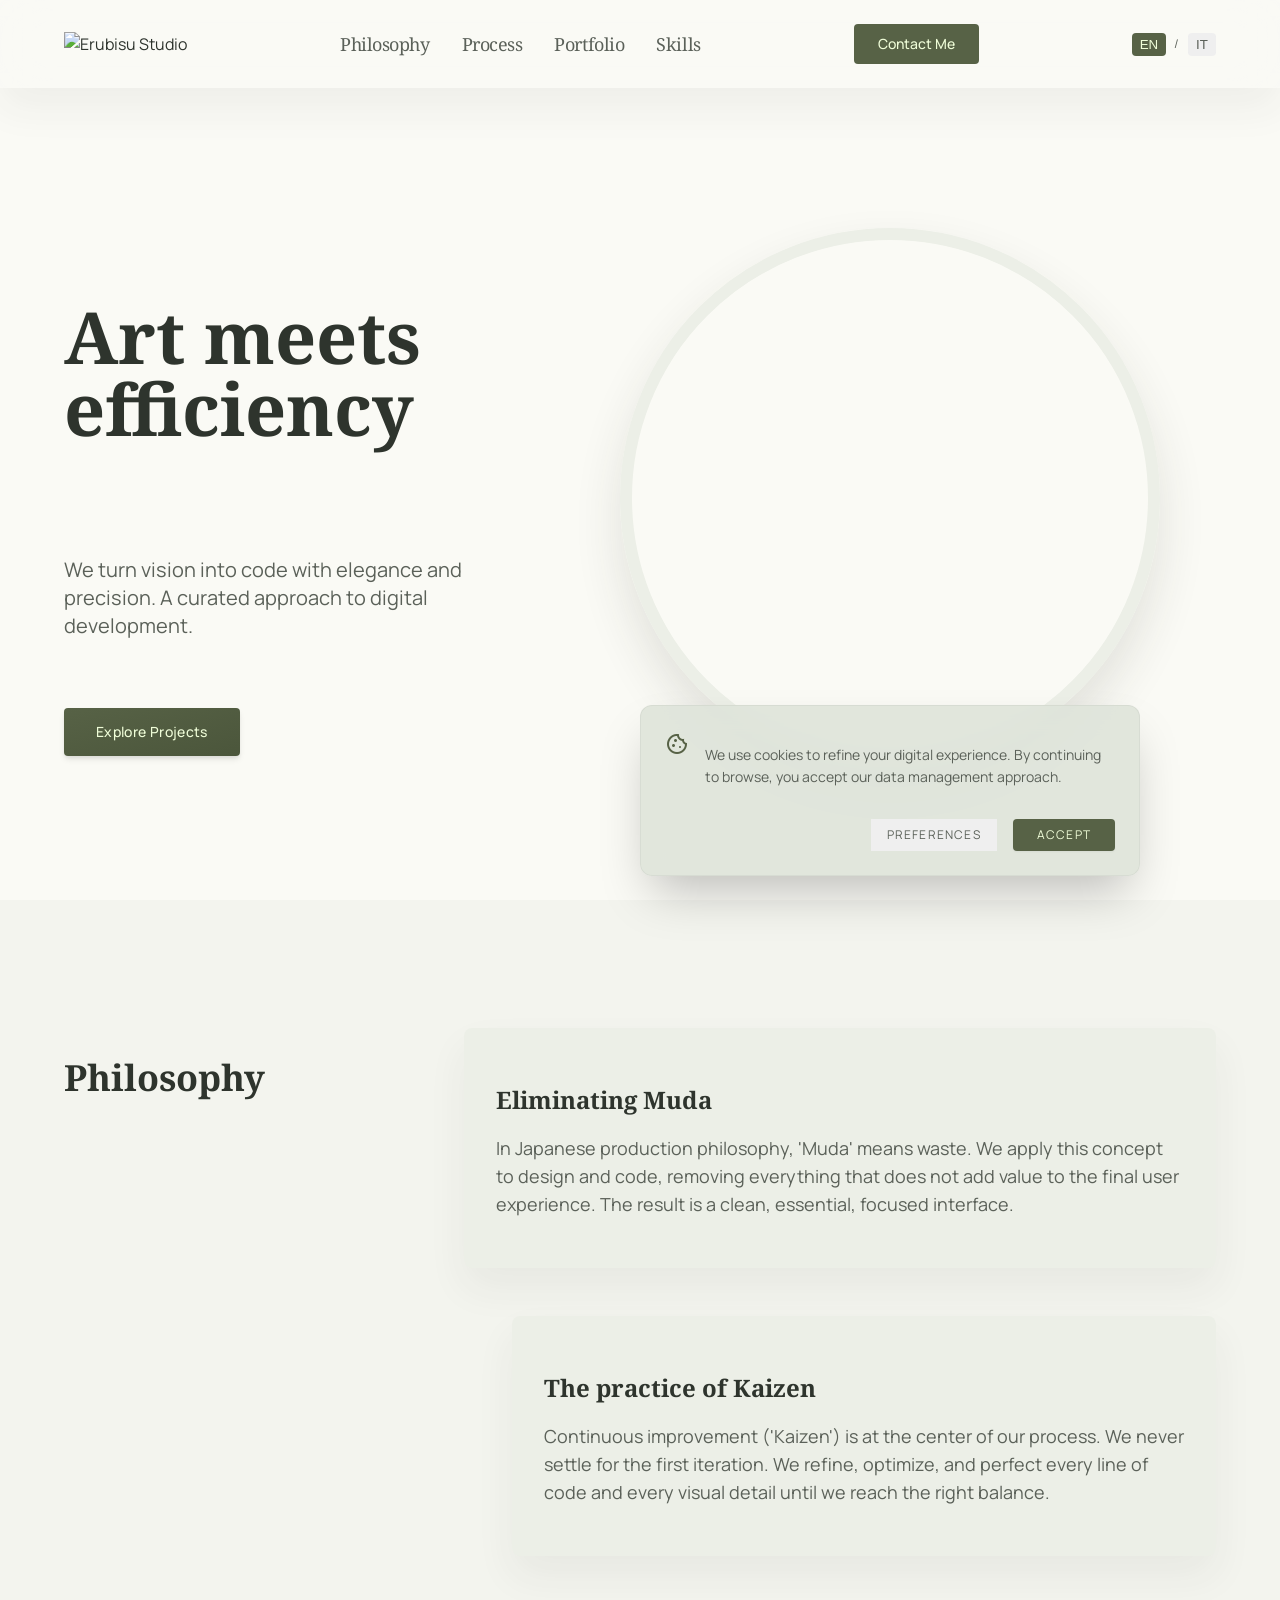
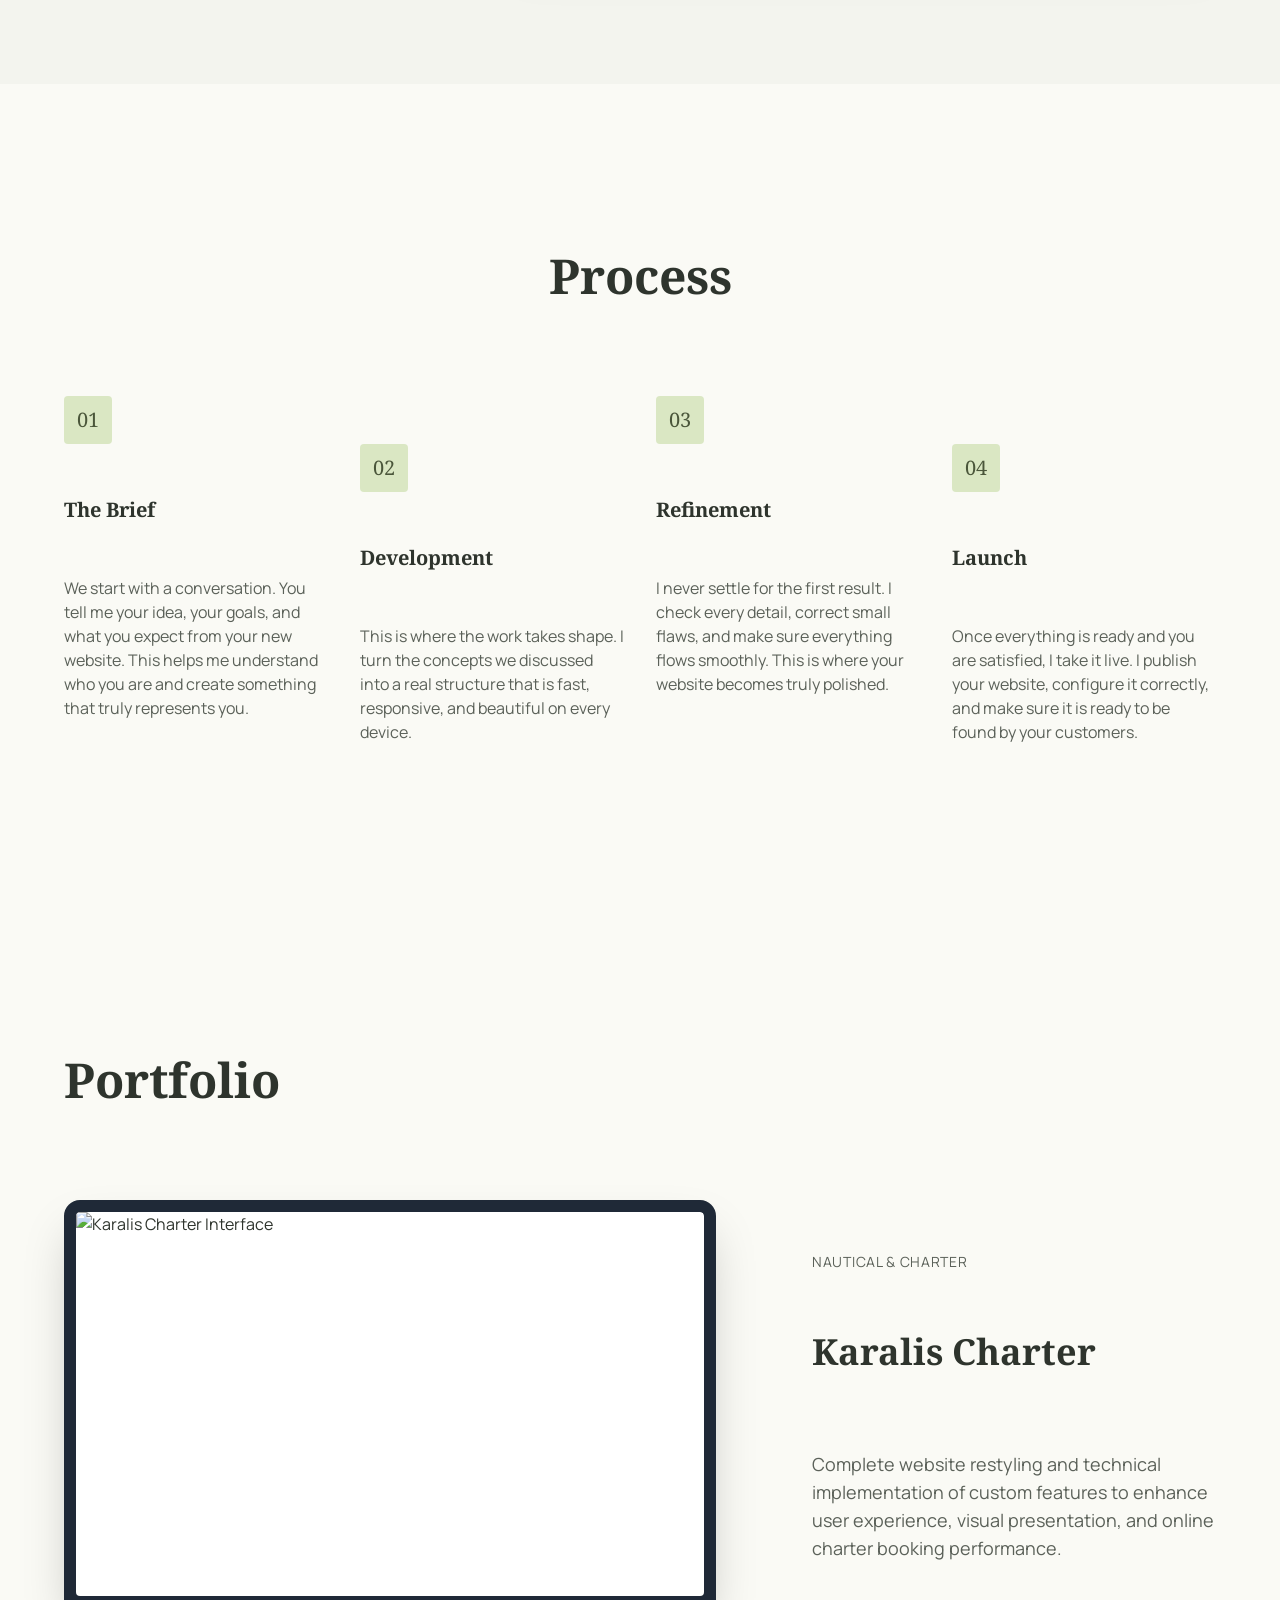
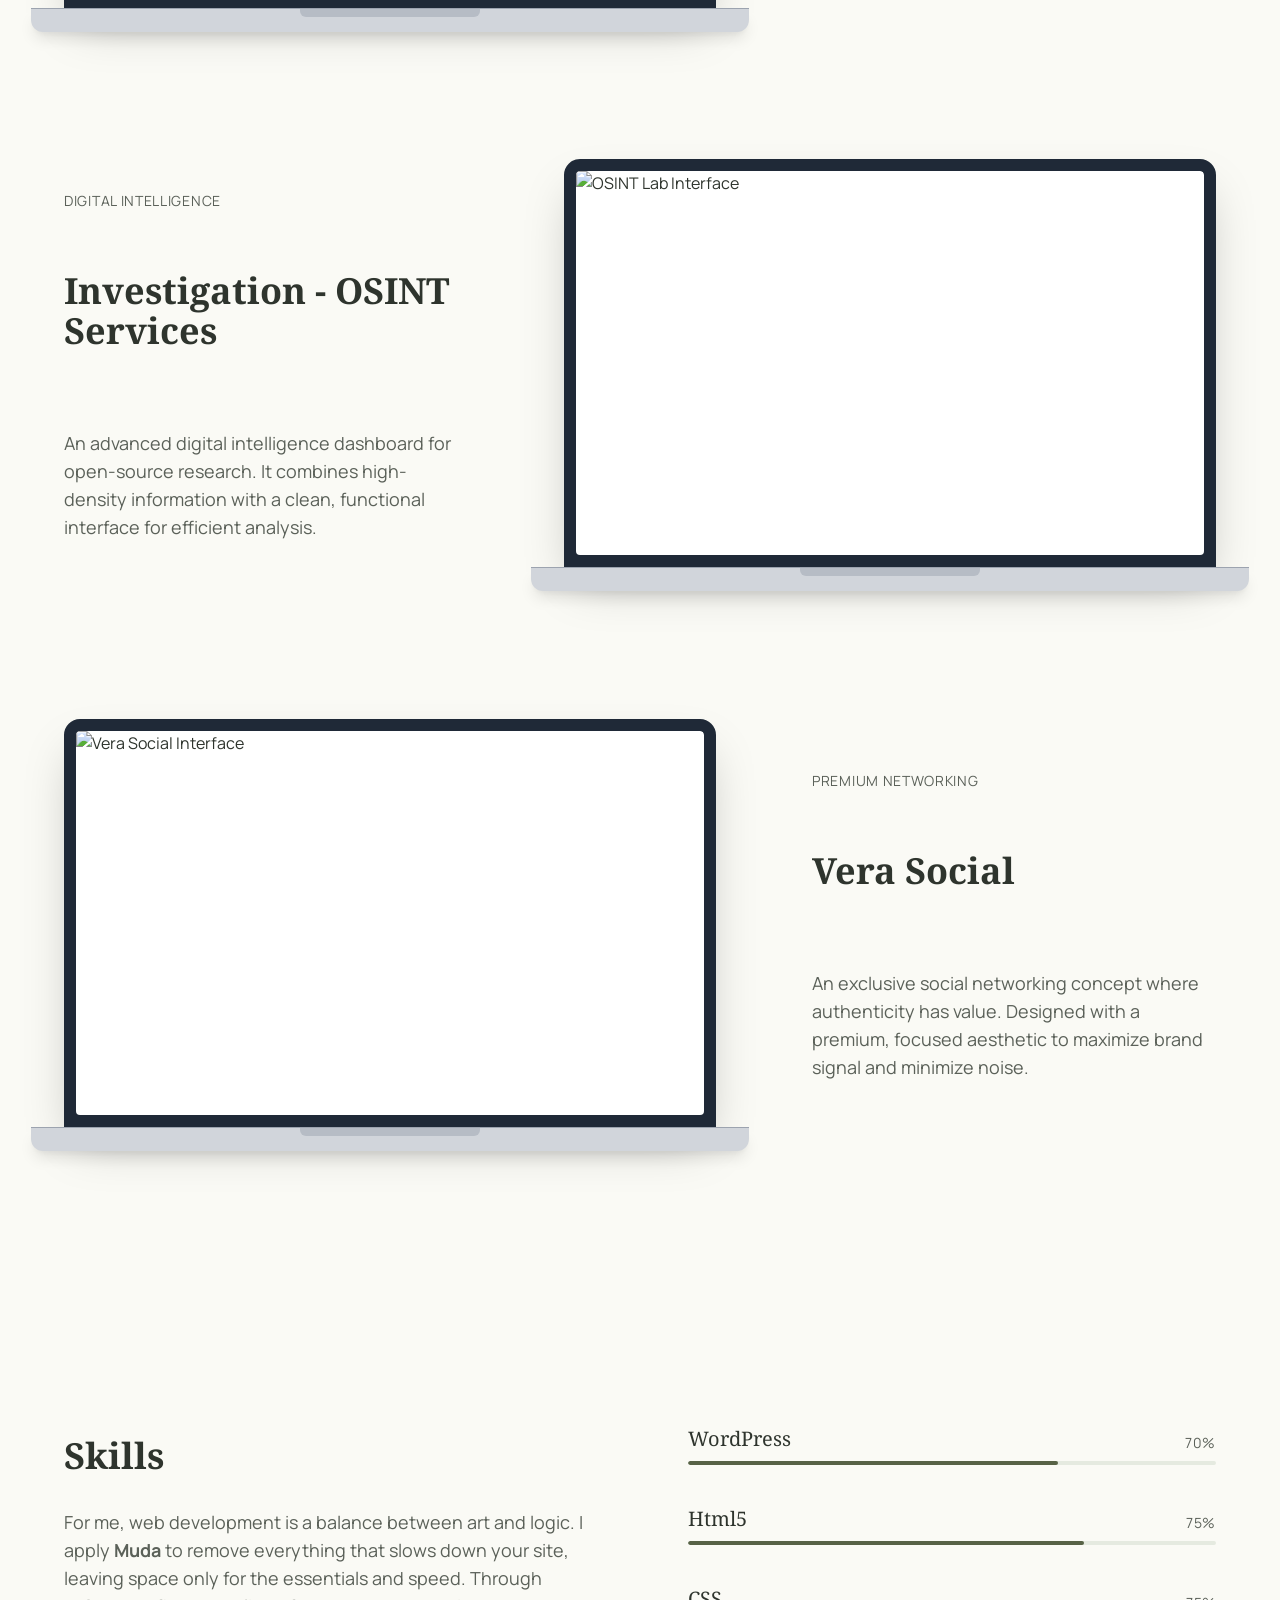
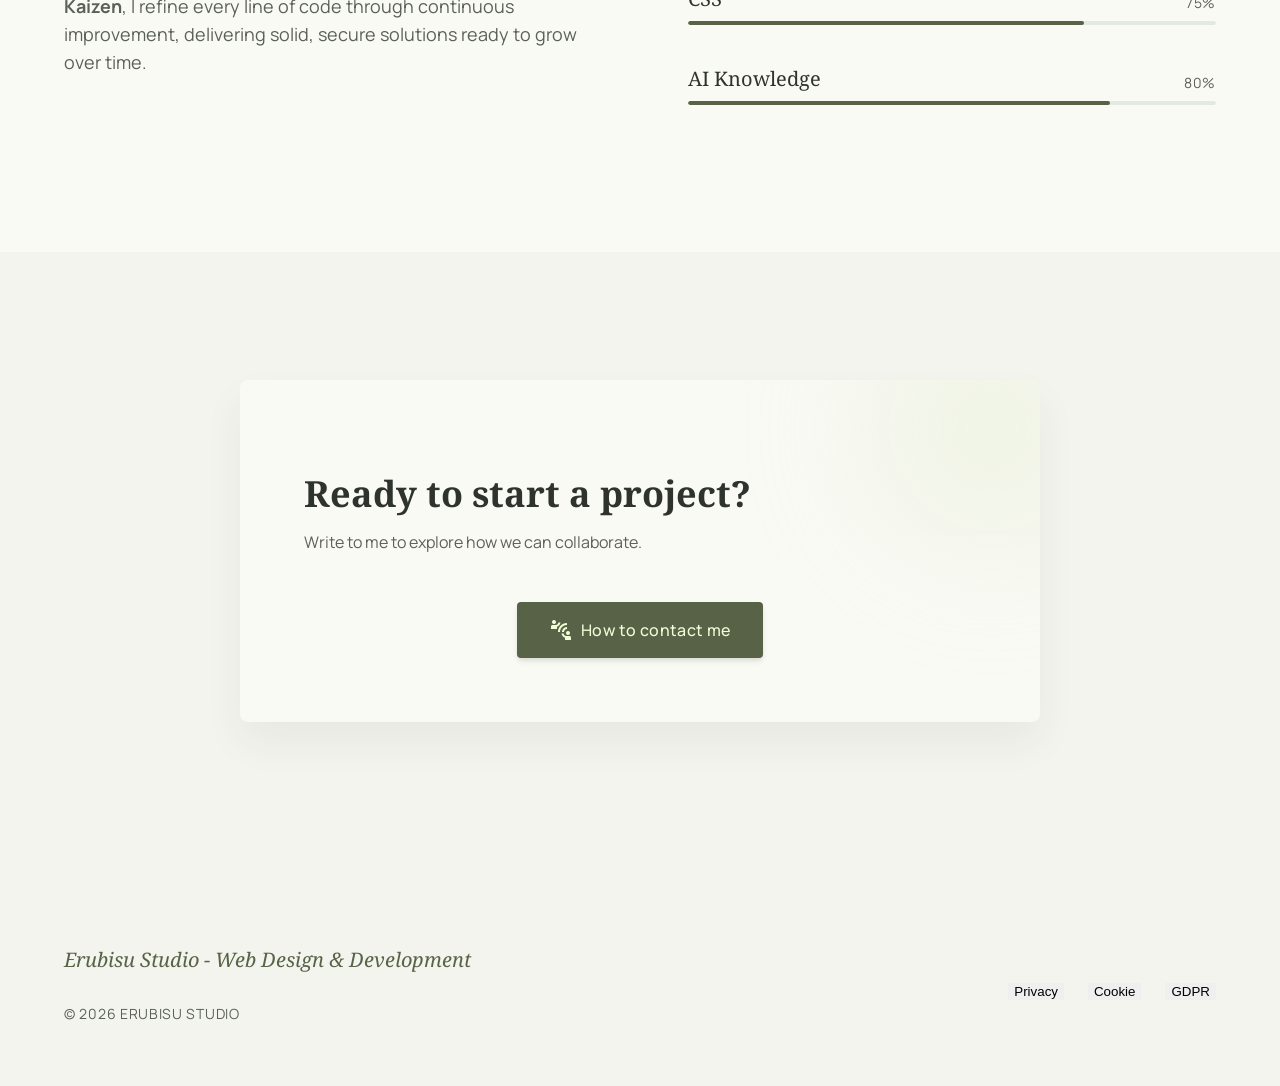
==== commit 562a963a: "Add files via upload" ====
--- a/index.html
+++ b/index.html
@@ -153,12 +153,12 @@
 <section class="py-32 px-[5vw] max-w-[1440px] mx-auto" id="portfolio">
 <h2 class="font-headline text-5xl text-on-background mb-24" data-i18n="t032">Portfolio</h2>
 <div class="flex flex-col gap-32">
-<!-- Project 1: Shadow Chat -->
+<!-- Project 1: Karalis Charter -->
 <article class="grid grid-cols-1 lg:grid-cols-12 gap-12 items-center animate-on-scroll">
-<div class="lg:col-span-7 flex flex-col items-center justify-center order-2 lg:order-1 w-full">
-<div class="relative w-full max-w-[800px] aspect-[16/10] bg-gray-800 border-gray-800 border-[8px] md:border-[12px] rounded-t-xl md:rounded-t-2xl overflow-hidden shadow-2xl">
+<div class="lg:col-span-7 flex flex-col items-center justify-center order-2 lg:order-1 w-full cursor-pointer group" onclick="safeNavigate('https://www.karalischarter.com/')">
+<div class="relative w-full max-w-[800px] aspect-[16/10] bg-gray-800 border-gray-800 border-[8px] md:border-[12px] rounded-t-xl md:rounded-t-2xl overflow-hidden shadow-2xl transition-transform duration-300 group-hover:scale-[1.01]">
 <div class="absolute inset-0 bg-white overflow-hidden rounded-sm md:rounded">
-<img alt="Shadow Chat Interface" class="w-full h-full object-cover object-top" data-i18n-alt="2" loading="lazy" decoding="async" src="images/shadow_chat.webp"/>
+<img alt="Karalis Charter Interface" class="w-full h-full object-cover object-top" data-i18n-alt="2" loading="lazy" decoding="async" src="images/karalis_charter.png"/>
 </div>
 </div>
 <div class="relative w-[110%] max-w-[880px] h-4 md:h-6 bg-gray-300 dark:bg-gray-700 rounded-b-xl shadow-lg border-t border-gray-400 dark:border-gray-600 flex justify-center">
@@ -166,9 +166,9 @@
 </div>
 </div>
 <div class="lg:col-span-5 flex flex-col gap-6 order-1 lg:order-2 lg:pl-12">
-<span class="font-label text-sm text-on-surface-variant tracking-[0.05em] uppercase" data-i18n="t033">Private Messaging</span>
-<h3 class="font-headline text-4xl text-on-surface" data-i18n="t034">Shadow Chat</h3>
-<p class="font-body text-lg text-on-surface-variant" data-i18n="t035">A minimalist and secure chat platform that uses one-time links for maximum privacy. Designed with a focus on "Ma" (negative space) to reduce cognitive load.</p>
+<span class="font-label text-sm text-on-surface-variant tracking-[0.05em] uppercase" data-i18n="t033">Nautical & Charter</span>
+<h3 class="font-headline text-4xl text-on-surface hover:text-primary transition-colors cursor-pointer" data-i18n="t034" onclick="safeNavigate('https://www.karalischarter.com/')">Karalis Charter</h3>
+<p class="font-body text-lg text-on-surface-variant" data-i18n="t035">Complete website restyling and implementation of custom features to enhance user experience, online booking performance, and brand presence for a luxury charter service in Sardinia.</p>
 </div>
 </article>
 <!-- Project 2: OSINT Lab -->
--- a/css/style.css
+++ b/css/style.css
@@ -26,6 +26,17 @@
   border-width: 0;
   border-style: solid;
   border-color: #e5e7eb;
+}
+
+ul, ol {
+  list-style: none;
+  margin: 0;
+  padding: 0;
+}
+
+a {
+  text-decoration: none;
+  color: inherit;
 }
 
 html {
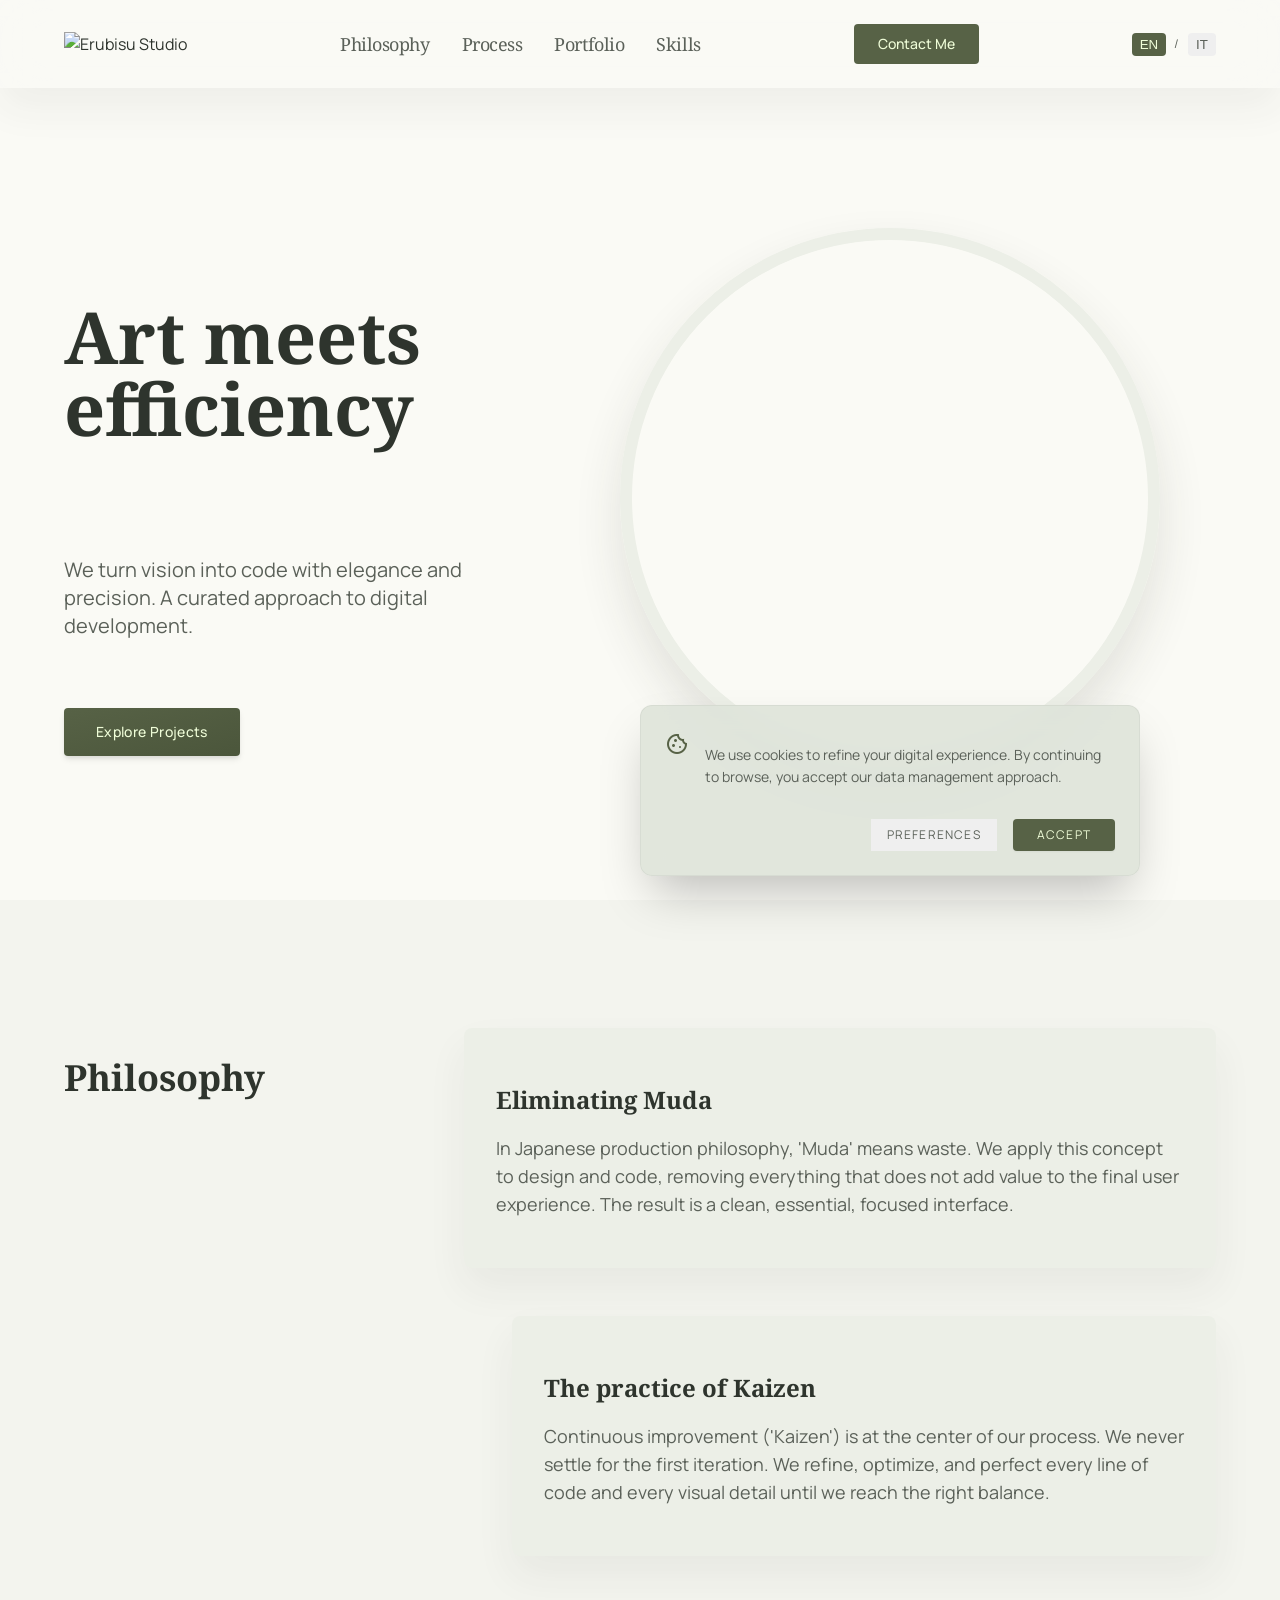
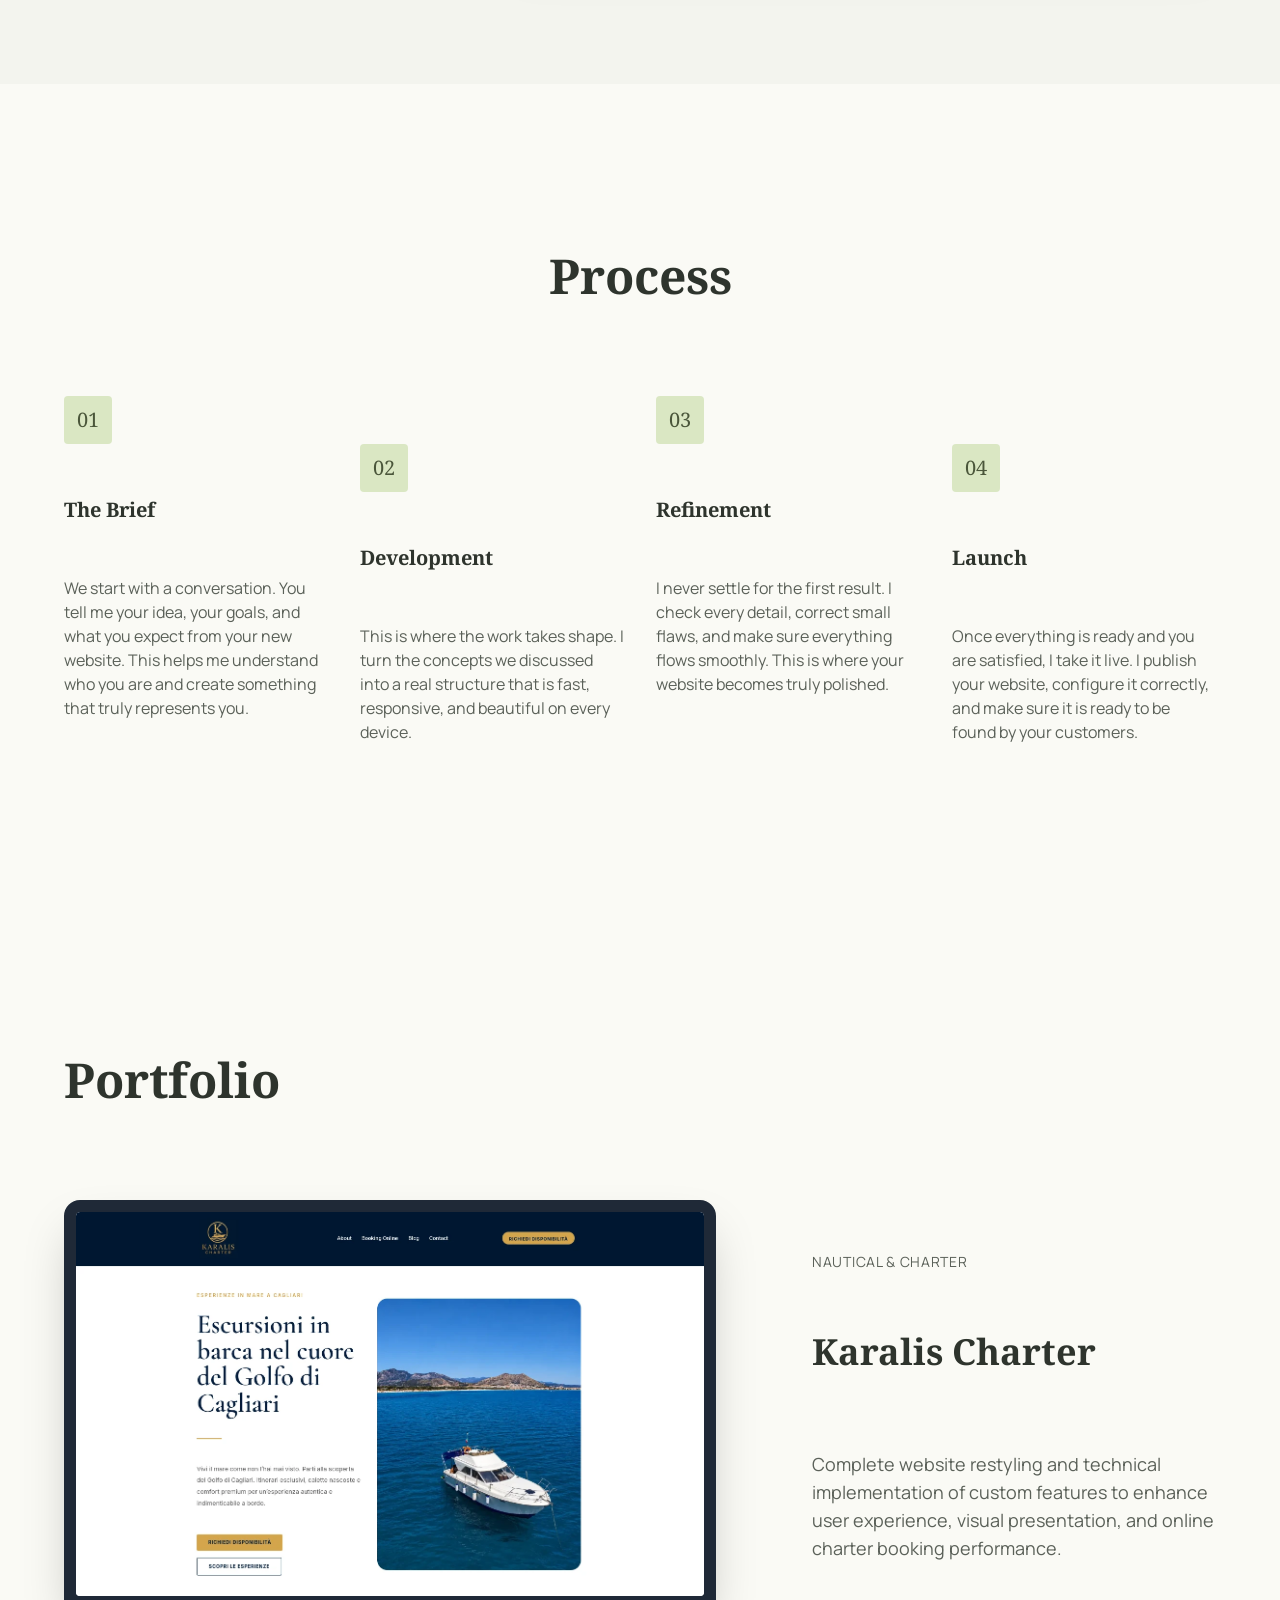
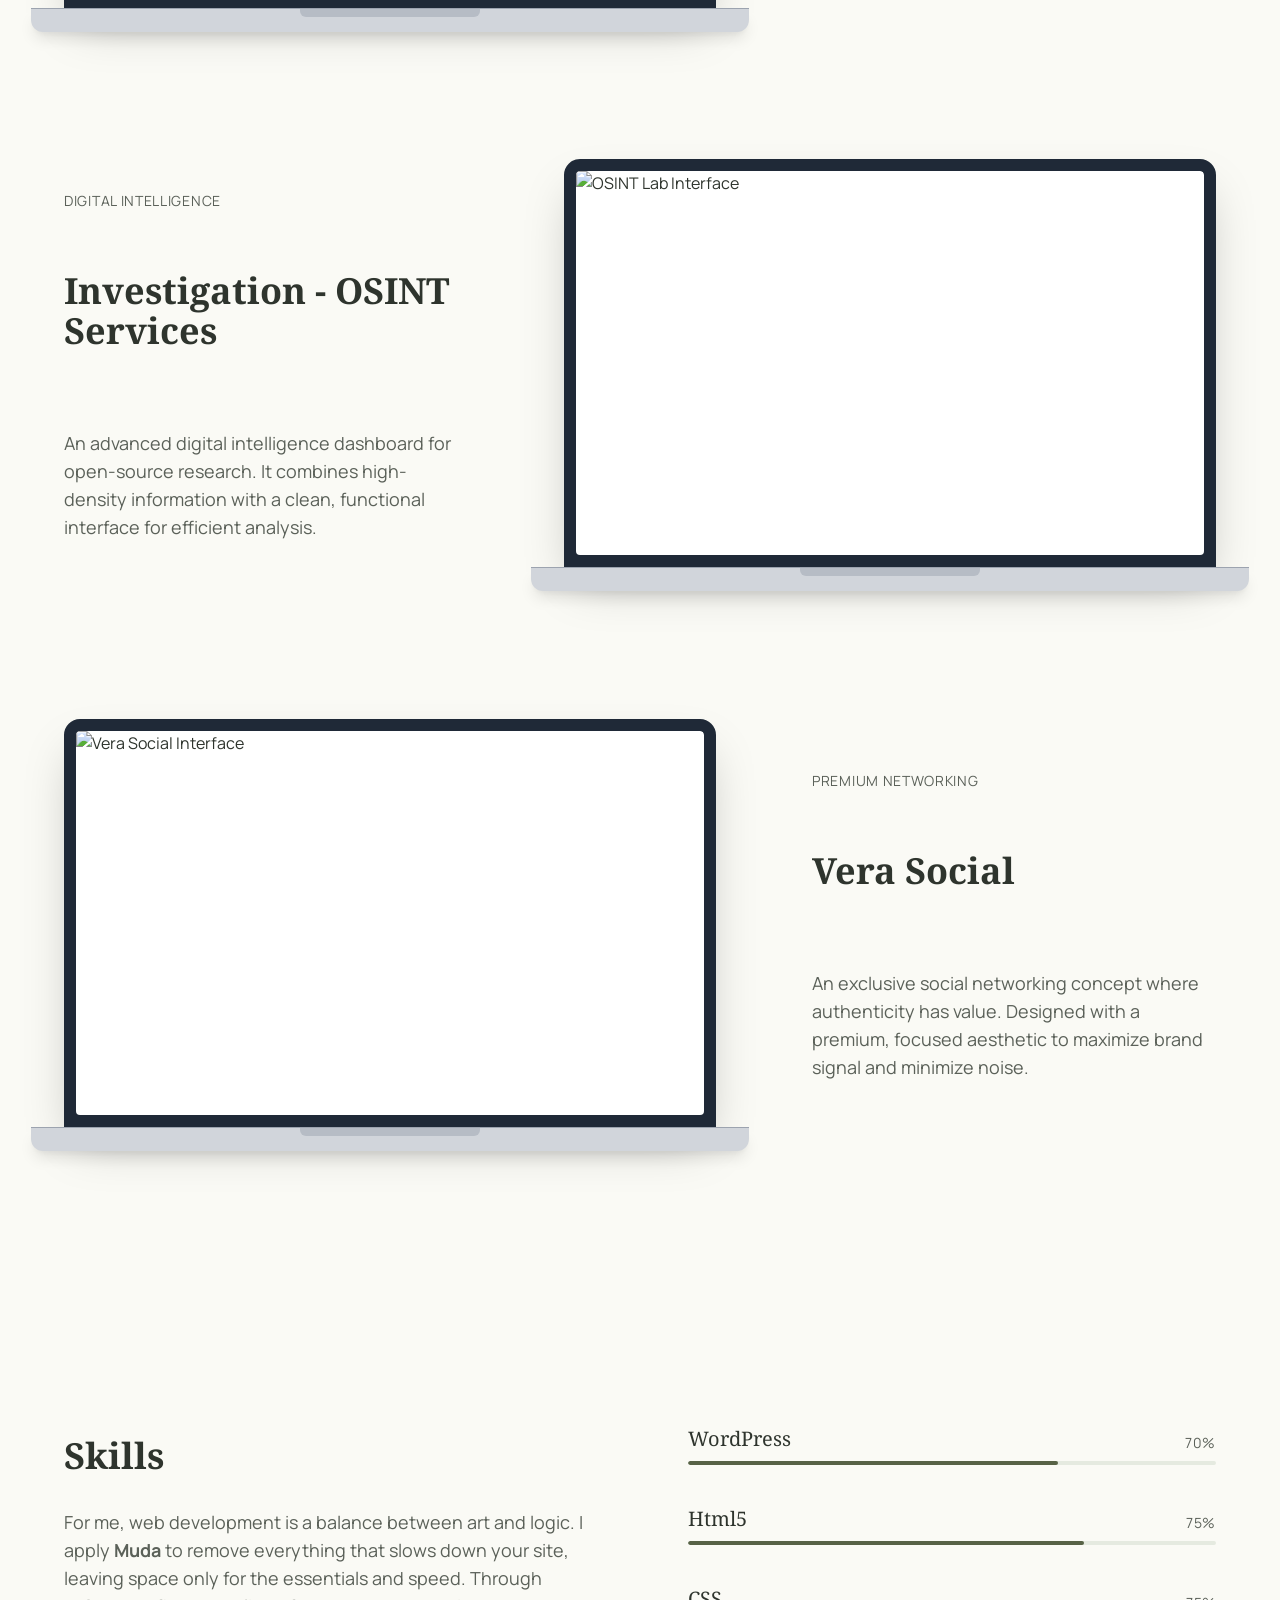
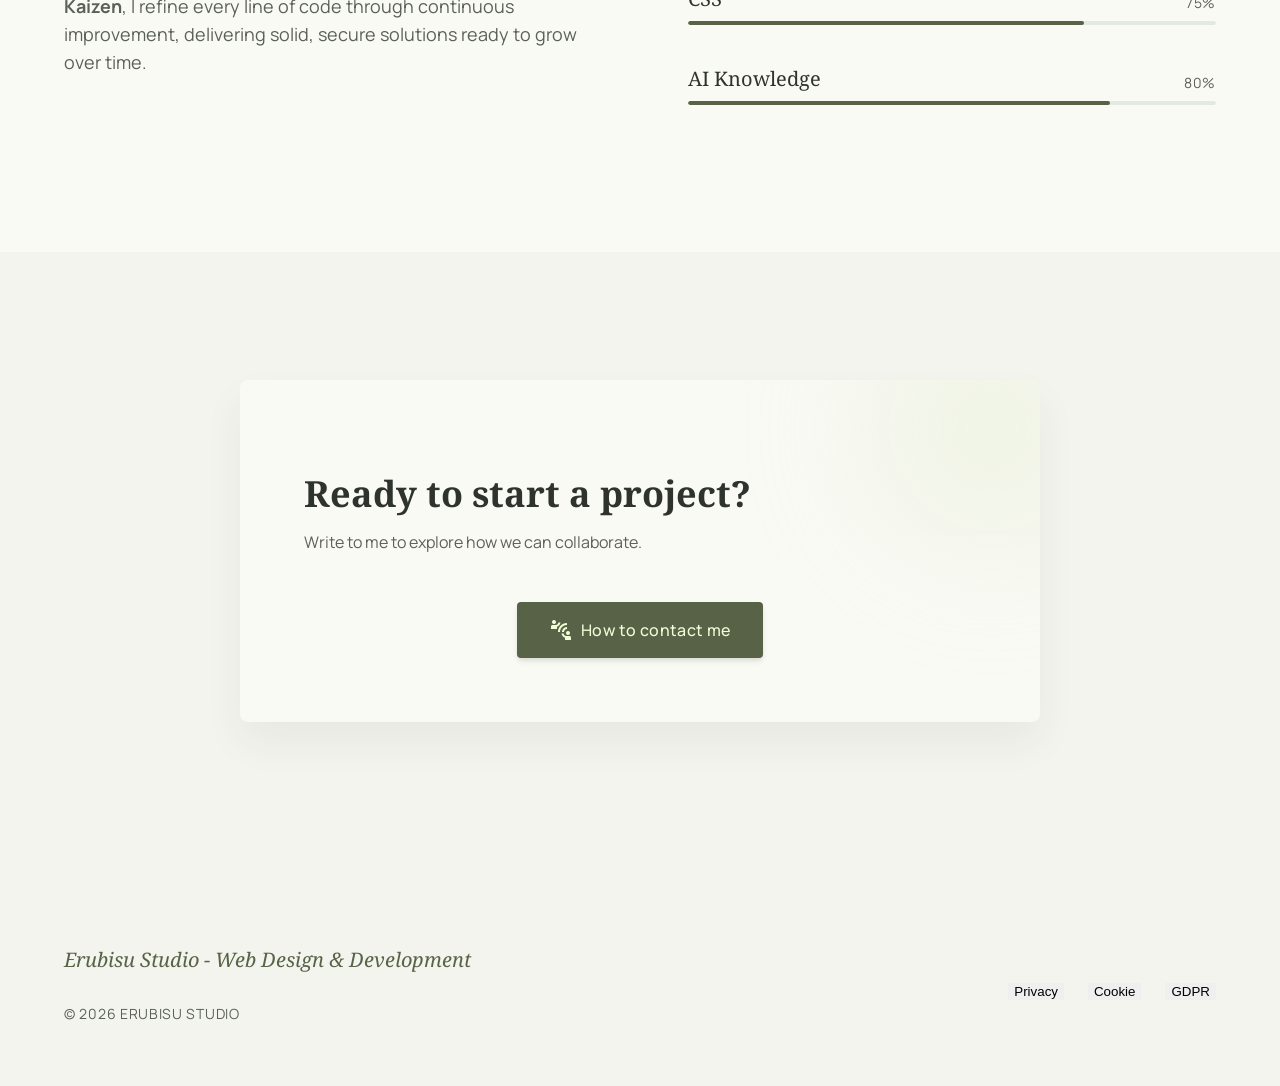
==== commit a5cd6dca: "Update index.html" ====
--- a/index.html
+++ b/index.html
@@ -158,7 +158,7 @@
 <div class="lg:col-span-7 flex flex-col items-center justify-center order-2 lg:order-1 w-full cursor-pointer group" onclick="safeNavigate('https://www.karalischarter.com/')">
 <div class="relative w-full max-w-[800px] aspect-[16/10] bg-gray-800 border-gray-800 border-[8px] md:border-[12px] rounded-t-xl md:rounded-t-2xl overflow-hidden shadow-2xl transition-transform duration-300 group-hover:scale-[1.01]">
 <div class="absolute inset-0 bg-white overflow-hidden rounded-sm md:rounded">
-<img alt="Karalis Charter Interface" class="w-full h-full object-cover object-top" data-i18n-alt="2" loading="lazy" decoding="async" src="images/karalis_charter.png"/>
+<img alt="Karalis Charter Interface" class="w-full h-full object-cover object-top" data-i18n-alt="2" loading="lazy" decoding="async" src="images/karalis_charter.webp"/>
 </div>
 </div>
 <div class="relative w-[110%] max-w-[880px] h-4 md:h-6 bg-gray-300 dark:bg-gray-700 rounded-b-xl shadow-lg border-t border-gray-400 dark:border-gray-600 flex justify-center">
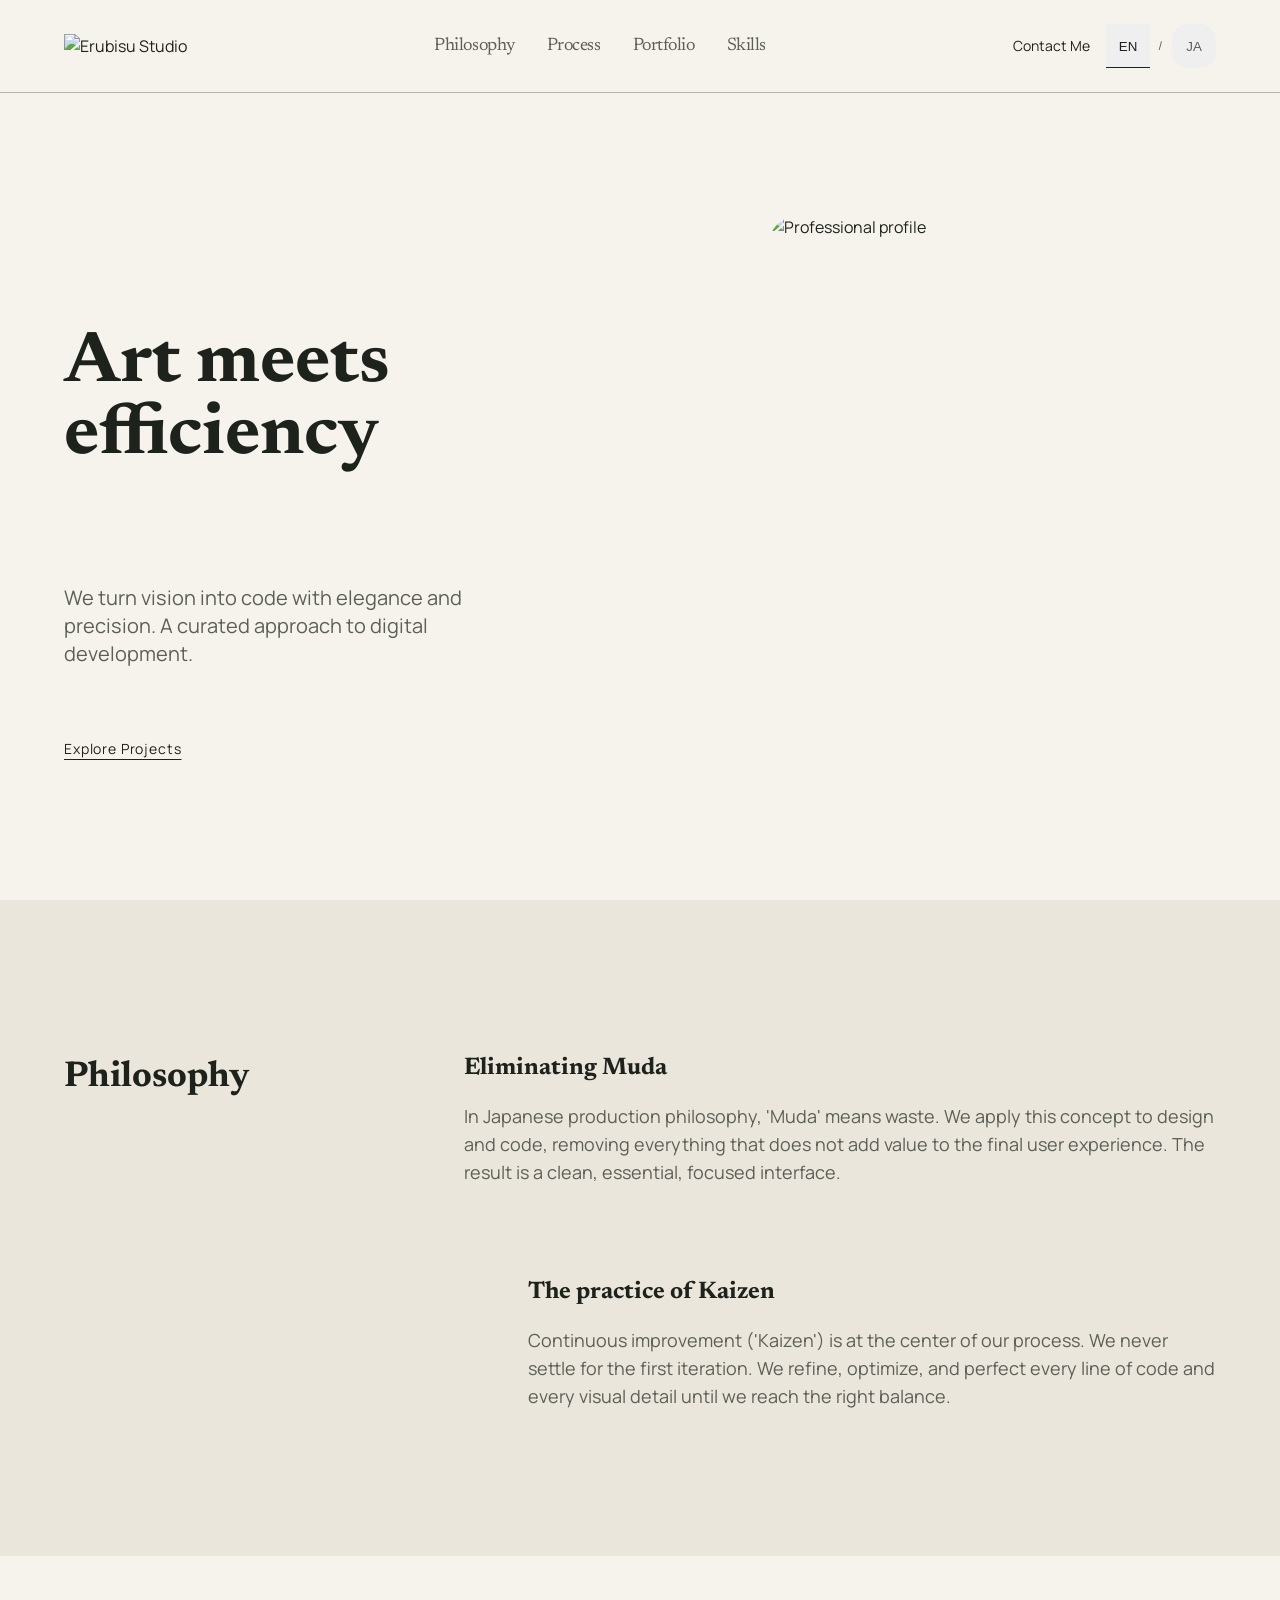
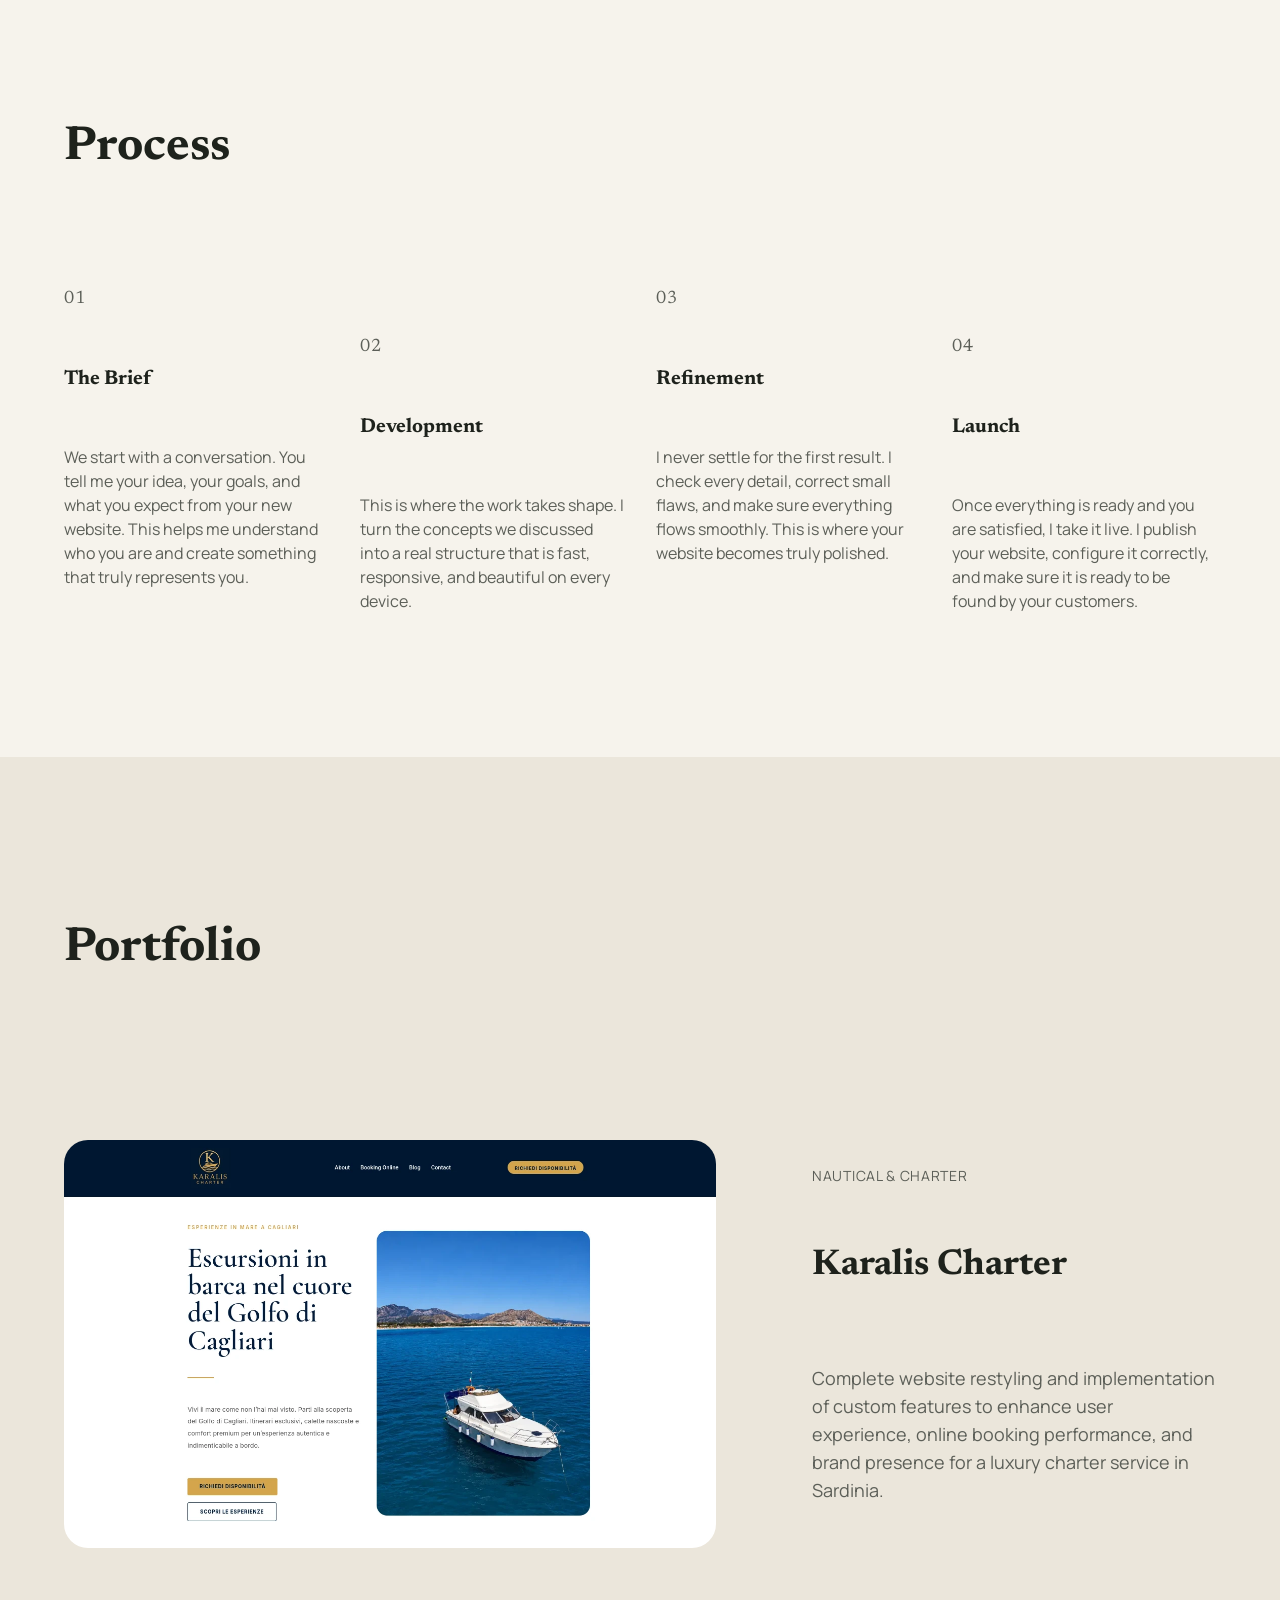
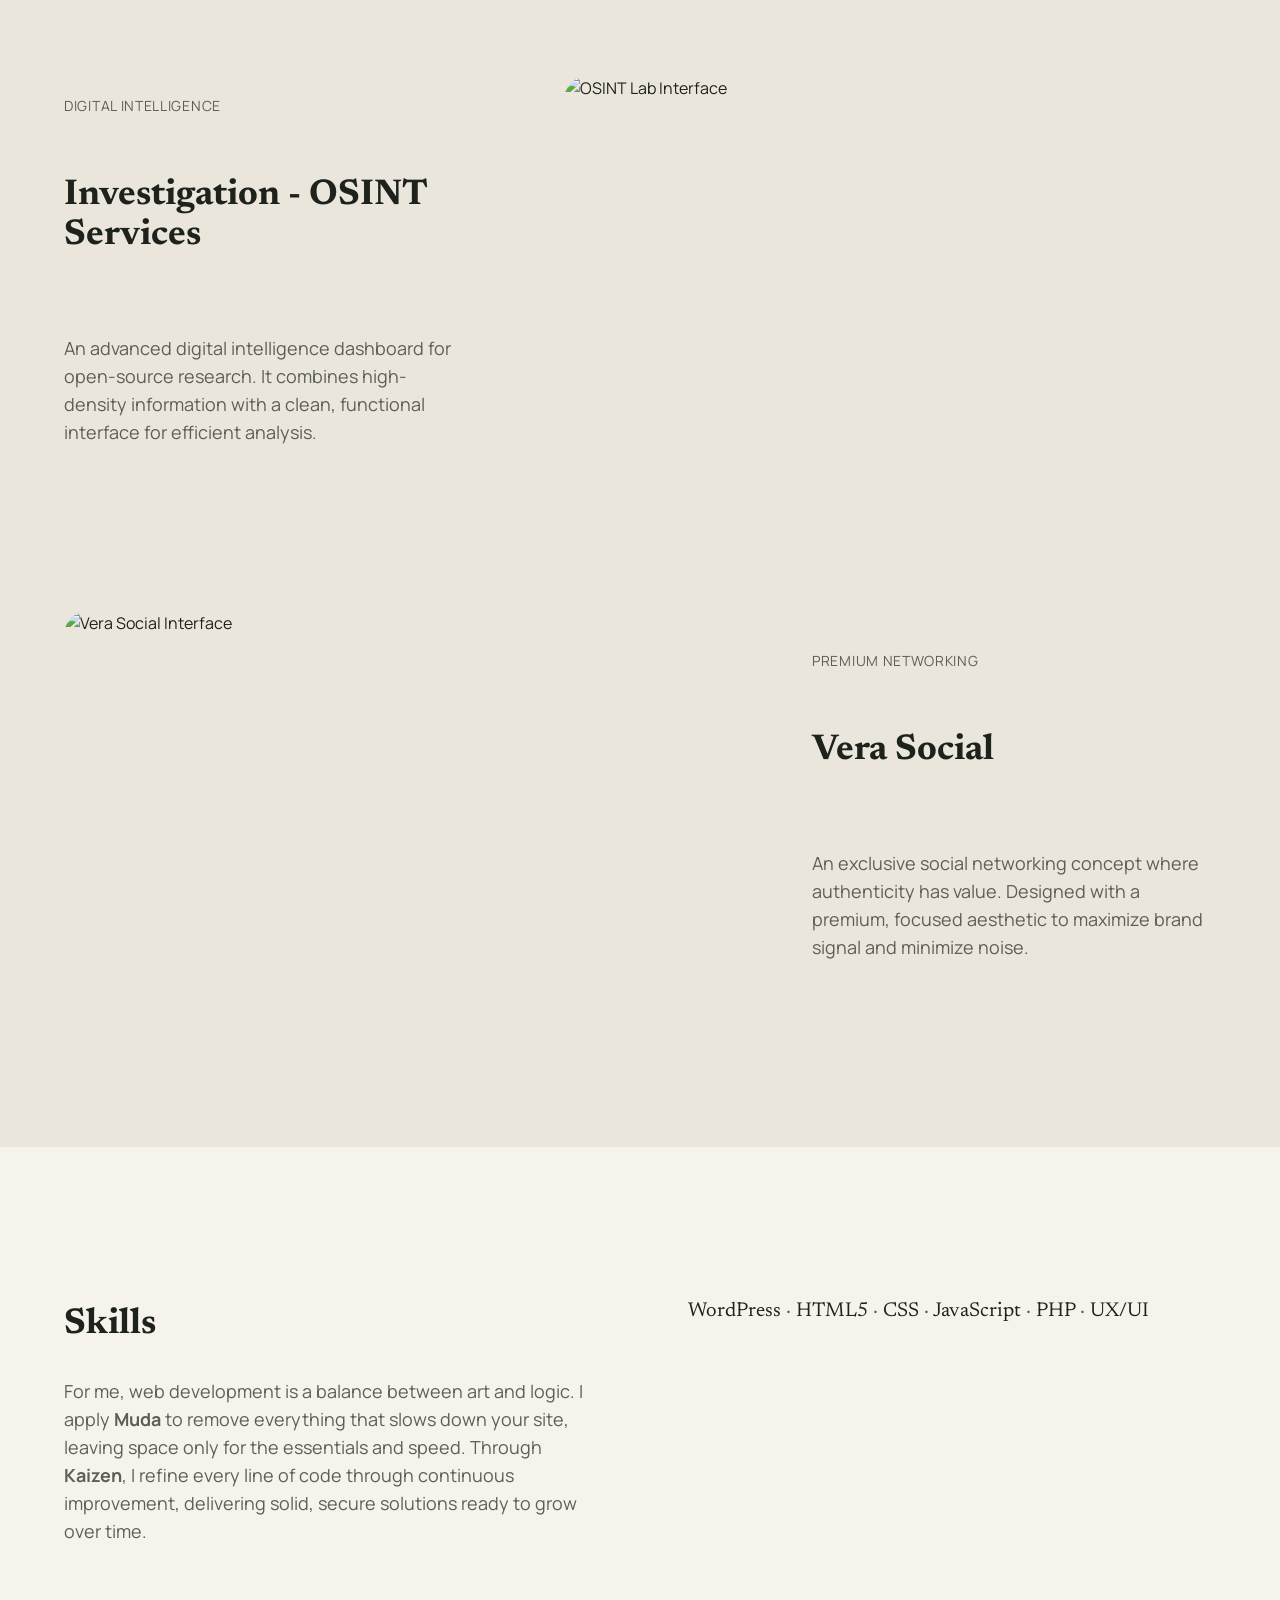
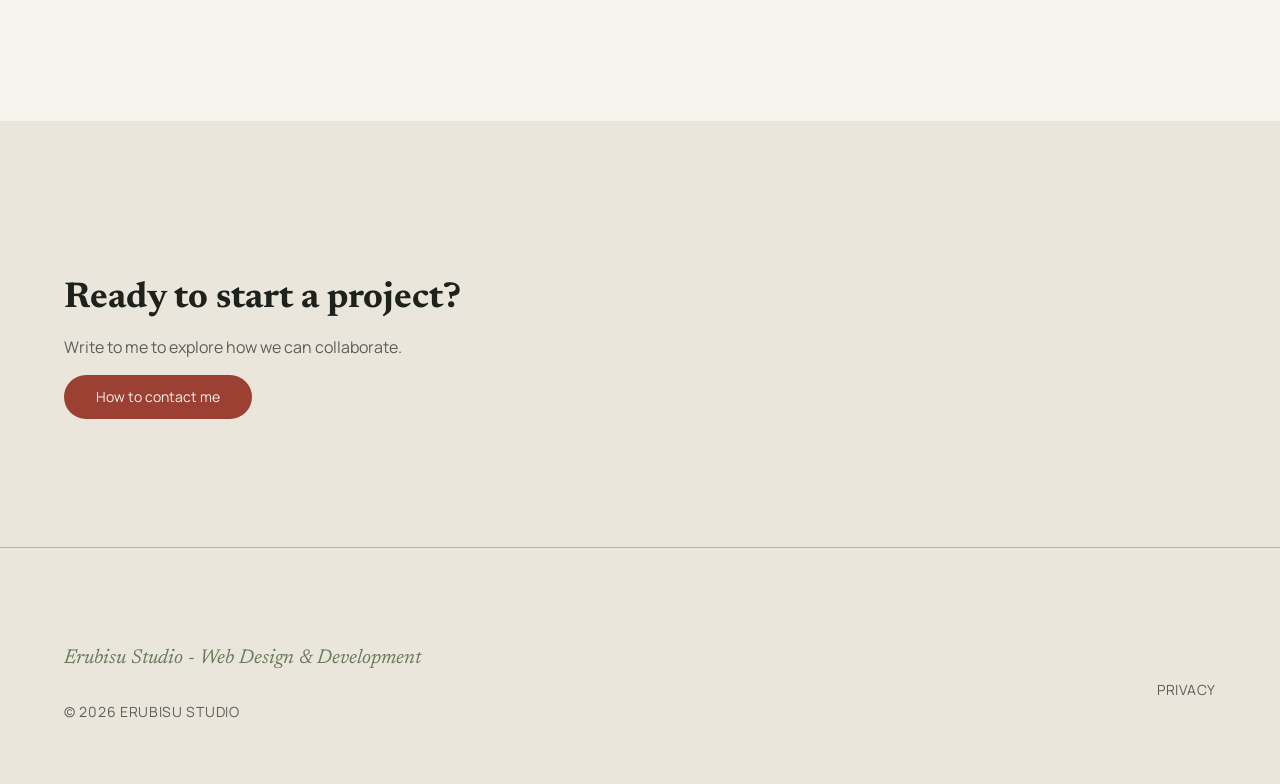
==== commit 8abc1cb0: "Add files via upload" ====
--- a/index.html
+++ b/index.html
@@ -9,95 +9,73 @@
 <meta content="Erubisu Studio – Curated web development portfolio. We merge Japanese aesthetic principles with modern code efficiency to create unique digital experiences." name="description"/>
 <meta content="web design, front-end development, portfolio, Japanese minimalism, UI/UX, Erubisu Studio, web agency Italy, curated design" name="keywords"/>
 <meta content="index, follow" name="robots"/>
-<link href="https://erubisu.studio/" rel="canonical"/>
+<link href="https://erubisustudio.github.io/" rel="canonical"/>
 <!-- Favicon -->
-<link href="images/favicon.png" rel="icon" type="image/png"/>
-<link href="images/favicon.png" rel="apple-touch-icon"/>
+<link href="images/favicon.ico" rel="icon" sizes="48x48"/>
+<link href="images/favicon.png" rel="icon" type="image/png" sizes="32x32"/>
+<link href="images/apple-touch-icon.png" rel="apple-touch-icon"/>
 <!-- Open Graph / Facebook -->
 <meta content="website" property="og:type"/>
-<meta content="https://erubisu.studio" property="og:url"/>
+<meta content="https://erubisustudio.github.io/" property="og:url"/>
 <meta content="Erubisu Studio | Architectural Quiet Portfolio" property="og:title"/>
 <meta content="Art meets efficiency. Curated web development with elegance and precision." property="og:description"/>
-<meta content="https://erubisu.studio/og-image.jpg" property="og:image"/>
+<meta content="https://erubisustudio.github.io/images/og-image.jpg" property="og:image"/>
 <!-- Twitter -->
 <meta content="summary_large_image" name="twitter:card"/>
-<meta content="https://erubisu.studio" name="twitter:url"/>
+<meta content="https://erubisustudio.github.io/" name="twitter:url"/>
 <meta content="Erubisu Studio | Architectural Quiet Portfolio" name="twitter:title"/>
 <meta content="Curated web development between Japanese aesthetics and modern code." name="twitter:description"/>
-<meta content="https://erubisu.studio/og-image.jpg" name="twitter:image"/>
-<link rel="preconnect" href="https://fonts.googleapis.com"/>
-<link rel="preconnect" href="https://fonts.gstatic.com" crossorigin/>
+<meta content="https://erubisustudio.github.io/images/og-image.jpg" name="twitter:image"/>
+<link rel="preload" href="fonts/manrope-400.woff2" as="font" type="font/woff2" crossorigin/>
+<link rel="preload" href="fonts/newsreader-400.woff2" as="font" type="font/woff2" crossorigin/>
 <link rel="stylesheet" href="css/style.css"/>
-<link href="https://fonts.googleapis.com/css2?family=Material+Symbols+Outlined:wght,FILL@100..700,0..1&amp;display=swap" rel="stylesheet"/>
-<link href="https://fonts.googleapis.com/css2?family=Manrope:wght@300;400;500;600;700&amp;family=Noto+Serif:ital,wght@0,400;0,700;1,400&amp;display=swap" rel="stylesheet"/>
-<style>
-        html {
-            scroll-behavior: smooth;
-        }
-
-        .no-scrollbar::-webkit-scrollbar {
-            display: none;
-        }
-
-        .no-scrollbar {
-            -ms-overflow-style: none;
-            scrollbar-width: none;
-        }
-
-        /* Prevent text selection */
-        body {
-            -webkit-user-select: none;
-            -moz-user-select: none;
-            -ms-user-select: none;
-            user-select: none;
-        }
-    </style>
-<!-- Single-page bilingual version: English is default; Italian is selected via client-side language switcher. --></head>
+<!-- English default; Japanese via client-side language switcher. --></head>
 <body class="bg-background text-on-background font-body antialiased selection:bg-primary-container selection:text-on-primary-container">
-<nav class="fixed top-0 w-full z-50 bg-[#fafaf5]/70 dark:bg-[#2e342d]/70 backdrop-blur-xl shadow-[0_20px_40px_rgba(46,52,45,0.06)]">
+<nav class="site-nav fixed top-0 w-full z-50">
 <div class="flex justify-between items-center px-[5vw] py-6 max-w-[1440px] mx-auto">
 <div class="hover:opacity-80 transition-opacity duration-300">
 <a href="#hero">
-<img alt="Erubisu Studio" class="h-[85px] w-[85px] object-contain" data-i18n-alt="0" src="images/Logo.png"/>
+<img alt="Erubisu Studio" class="h-14 w-14 object-contain" data-i18n-alt="0" src="images/Logo.png"/>
 </a>
 </div>
 <ul class="hidden md:flex gap-8 font-headline text-lg tracking-tight">
-<li><a class="text-[#5b6159] dark:text-[#aeb4aa] hover:text-[#2e342d] dark:hover:text-[#fafaf5] transition-colors" data-i18n="t001" href="#philosophy">Philosophy</a></li>
-<li><a class="text-[#5b6159] dark:text-[#aeb4aa] hover:text-[#2e342d] dark:hover:text-[#fafaf5] transition-colors" data-i18n="t002" href="#process">Process</a></li>
-<li><a class="text-[#5b6159] dark:text-[#aeb4aa] hover:text-[#2e342d] dark:hover:text-[#fafaf5] transition-colors" data-i18n="t003" href="#portfolio">Portfolio</a></li>
-<li><a class="text-[#5b6159] dark:text-[#aeb4aa] hover:text-[#2e342d] dark:hover:text-[#fafaf5] transition-colors" data-i18n="t004" href="#skills">Skills</a></li>
+<li><a class="text-on-surface-variant hover:text-on-surface transition-colors" data-i18n="t001" href="#philosophy">Philosophy</a></li>
+<li><a class="text-on-surface-variant hover:text-on-surface transition-colors" data-i18n="t002" href="#process">Process</a></li>
+<li><a class="text-on-surface-variant hover:text-on-surface transition-colors" data-i18n="t003" href="#portfolio">Portfolio</a></li>
+<li><a class="text-on-surface-variant hover:text-on-surface transition-colors" data-i18n="t004" href="#skills">Skills</a></li>
 </ul>
-<a class="hidden md:inline-flex items-center justify-center px-6 py-2.5 bg-primary text-on-primary rounded font-label text-sm font-medium hover:bg-primary-dim transition-colors duration-300" data-i18n="t005" href="#contact">Contact Me</a><div aria-label="Language selector" class="language-switcher hidden md:flex items-center gap-2 font-label text-xs uppercase tracking-[0.08em]"><button aria-pressed="true" class="px-2 py-1 rounded bg-primary text-on-primary transition-colors" data-lang-switch="en" type="button">EN</button><span class="text-on-surface-variant">/</span><button aria-pressed="false" class="px-2 py-1 rounded text-on-surface-variant hover:text-on-surface transition-colors" data-lang-switch="it" type="button">IT</button></div>
-<button class="md:hidden text-on-surface hover:opacity-80 transition-opacity" id="mobile-menu-button">
-<span class="material-symbols-outlined" style='font-variation-settings: "FILL" 0;'>menu</span>
+<div class="hidden md:flex items-center gap-4">
+<a class="font-label text-sm tracking-[0.06em] hover:text-seal transition-colors" data-i18n="t005" href="#contact">Contact Me</a>
+<div aria-label="Language selector" class="language-switcher flex items-center gap-2 font-label text-xs uppercase tracking-[0.08em]"><button aria-pressed="true" class="hit-44 px-2 transition-colors" data-lang-switch="en" type="button">EN</button><span class="text-on-surface-variant">/</span><button aria-pressed="false" class="hit-44 px-2 rounded text-on-surface-variant hover:text-on-surface transition-colors" data-lang-switch="ja" type="button">JA</button></div>
+</div>
+<button aria-expanded="false" aria-label="Menu" class="hit-44 md:hidden text-on-surface hover:opacity-80 transition-opacity" id="mobile-menu-button">
+<svg class="icon" fill="none" stroke="currentColor" stroke-linecap="round" stroke-width="2" viewBox="0 0 24 24" aria-hidden="true"><path d="M4 6h16M4 12h16M4 18h16"/></svg>
 </button>
 </div>
 <!-- Mobile Menu -->
-<div class="hidden md:hidden absolute top-full left-0 w-full bg-[#fafaf5]/95 dark:bg-[#2e342d]/95 backdrop-blur-xl shadow-lg border-t border-outline-variant/20" id="mobile-menu">
+<div class="hidden md:hidden absolute top-full left-0 w-full bg-background border-t border-outline-variant/20" id="mobile-menu">
 <ul class="flex flex-col font-headline text-lg tracking-tight px-[5vw] py-6 gap-6">
-<li><a class="block text-[#5b6159] dark:text-[#aeb4aa] hover:text-[#2e342d] dark:hover:text-[#fafaf5] transition-colors" data-i18n="t006" href="#philosophy">Philosophy</a></li>
-<li><a class="block text-[#5b6159] dark:text-[#aeb4aa] hover:text-[#2e342d] dark:hover:text-[#fafaf5] transition-colors" data-i18n="t007" href="#process">Process</a></li>
-<li><a class="block text-[#5b6159] dark:text-[#aeb4aa] hover:text-[#2e342d] dark:hover:text-[#fafaf5] transition-colors" data-i18n="t008" href="#portfolio">Portfolio</a></li>
-<li><a class="block text-[#5b6159] dark:text-[#aeb4aa] hover:text-[#2e342d] dark:hover:text-[#fafaf5] transition-colors" data-i18n="t009" href="#skills">Skills</a></li>
-<li><a class="inline-flex items-center justify-center px-6 py-3 bg-primary text-on-primary rounded font-label text-sm font-medium hover:bg-primary-dim transition-colors duration-300 w-full mt-2" data-i18n="t010" href="#contact">Contact Me</a></li>
-<li aria-label="Language selector" class="mobile-language-switcher flex items-center gap-3 pt-2 font-label text-sm uppercase tracking-[0.08em]"><button aria-pressed="true" class="px-3 py-1.5 rounded bg-primary text-on-primary transition-colors" data-lang-switch="en" type="button">English</button><span class="text-on-surface-variant">/</span><button aria-pressed="false" class="px-3 py-1.5 rounded text-on-surface-variant hover:text-on-surface transition-colors" data-lang-switch="it" type="button">Italiano</button></li></ul>
+<li><a class="block text-on-surface-variant hover:text-on-surface transition-colors" data-i18n="t001" href="#philosophy">Philosophy</a></li>
+<li><a class="block text-on-surface-variant hover:text-on-surface transition-colors" data-i18n="t002" href="#process">Process</a></li>
+<li><a class="block text-on-surface-variant hover:text-on-surface transition-colors" data-i18n="t003" href="#portfolio">Portfolio</a></li>
+<li><a class="block text-on-surface-variant hover:text-on-surface transition-colors" data-i18n="t004" href="#skills">Skills</a></li>
+<li><a class="block font-label text-sm tracking-[0.06em] hover:text-seal transition-colors" data-i18n="t005" href="#contact">Contact Me</a></li>
+<li aria-label="Language selector" class="mobile-language-switcher flex items-center gap-3 pt-2 font-label text-sm uppercase tracking-[0.08em]"><button aria-pressed="true" class="hit-44 px-3 transition-colors" data-lang-switch="en" type="button">English</button><span class="text-on-surface-variant">/</span><button aria-pressed="false" class="hit-44 px-3 rounded text-on-surface-variant hover:text-on-surface transition-colors" data-lang-switch="ja" type="button">日本語</button></li></ul>
 </div>
 </nav>
 <main>
 <!-- 1. Hero Section -->
-<section class="min-h-screen flex items-center pt-24 px-[5vw] max-w-[1440px] mx-auto relative" id="hero">
+<section class="min-h-screen flex items-center pt-32 px-[5vw] max-w-[1440px] mx-auto relative" id="hero">
 <div class="grid grid-cols-1 lg:grid-cols-12 gap-12 items-center w-full">
 <div class="lg:col-span-5 flex flex-col gap-8 z-10">
 <h1 class="font-headline text-5xl md:text-7xl leading-tight text-on-background" data-i18n-html="t011">Art meets<br/>efficiency</h1>
 <p class="font-body text-lg md:text-xl text-on-surface-variant max-w-md" data-i18n="t012">We turn vision into code with elegance and precision. A curated approach to digital development.</p>
 <div class="pt-4">
-<a class="inline-flex items-center justify-center px-8 py-3.5 bg-gradient-to-br from-primary to-primary-dim text-on-primary rounded font-label text-sm font-medium tracking-wide shadow-md hover:shadow-lg transition-all duration-300" data-i18n="t013" href="#portfolio">Explore Projects</a>
-</div>
-</div>
-<div class="lg:col-span-7 flex justify-center items-center">
-<div class="w-[320px] h-[320px] md:w-[460px] md:h-[460px] lg:w-[540px] lg:h-[540px] rounded-full overflow-hidden shadow-[0_24px_48px_rgba(46,52,45,0.12)] relative border-[12px] border-surface-container">
-<img alt="Professional profile" class="w-full h-full object-cover object-center" data-i18n-alt="1" decoding="async" fetchpriority="high" src="images/foto_profilo.webp"/>
-</div>
+<a class="text-link" data-i18n="t013" href="#portfolio">Explore Projects</a>
+</div>
+</div>
+<div class="lg:col-span-7 flex justify-end items-end">
+<img alt="Professional profile" class="portrait" data-i18n-alt="1" decoding="async" fetchpriority="high" src="images/foto_profilo.webp"/>
 </div>
 </div>
 </section>
@@ -108,11 +86,11 @@
 <h2 class="font-headline text-4xl text-on-surface mb-8" data-i18n="t014">Philosophy</h2>
 </div>
 <div class="md:col-span-8 flex flex-col gap-12 font-body text-lg text-on-surface-variant">
-<div class="p-8 bg-surface-container rounded-lg shadow-[0_20px_40px_rgba(46,52,45,0.06)] animate-on-scroll">
+<div class="animate-on-scroll">
 <h3 class="font-headline text-2xl text-on-surface mb-4" data-i18n="t015">Eliminating Muda</h3>
 <p data-i18n="t016">In Japanese production philosophy, 'Muda' means waste. We apply this concept to design and code, removing everything that does not add value to the final user experience. The result is a clean, essential, focused interface.</p>
 </div>
-<div class="p-8 bg-surface-container rounded-lg shadow-[0_20px_40px_rgba(46,52,45,0.06)] md:ml-12 animate-on-scroll">
+<div class="md:ml-16 animate-on-scroll">
 <h3 class="font-headline text-2xl text-on-surface mb-4" data-i18n="t017">The practice of Kaizen</h3>
 <p data-i18n="t018">Continuous improvement ('Kaizen') is at the center of our process. We never settle for the first iteration. We refine, optimize, and perfect every line of code and every visual detail until we reach the right balance.</p>
 </div>
@@ -121,53 +99,46 @@
 </section>
 <!-- 3. Creative Flow -->
 <section class="py-32 px-[5vw] max-w-[1440px] mx-auto" id="process">
-<h2 class="font-headline text-5xl text-on-background mb-24 text-center" data-i18n="t019">Process</h2>
+<h2 class="font-headline text-5xl text-on-background mb-24" data-i18n="t019">Process</h2>
 <div class="grid grid-cols-1 md:grid-cols-2 lg:grid-cols-4 gap-8">
 <div class="flex flex-col gap-4 animate-on-scroll">
-<div class="w-12 h-12 bg-primary-container text-on-primary-container rounded flex items-center justify-center font-headline text-xl mb-4" data-i18n="t020">
-                        01</div>
+<p class="step-num mb-4" data-i18n="t020">
+                        01</p>
 <h3 class="font-headline text-xl text-on-surface" data-i18n="t021">The Brief</h3>
 <p class="font-body text-on-surface-variant text-sm md:text-base leading-relaxed" data-i18n="t022">We start with a conversation. You tell me your idea, your goals, and what you expect from your new website. This helps me understand who you are and create something that truly represents you.</p>
 </div>
 <div class="flex flex-col gap-4 lg:mt-12 animate-on-scroll">
-<div class="w-12 h-12 bg-primary-container text-on-primary-container rounded flex items-center justify-center font-headline text-xl mb-4" data-i18n="t023">
-                        02</div>
+<p class="step-num mb-4" data-i18n="t023">
+                        02</p>
 <h3 class="font-headline text-xl text-on-surface" data-i18n="t024">Development</h3>
 <p class="font-body text-on-surface-variant text-sm md:text-base leading-relaxed" data-i18n="t025">This is where the work takes shape. I turn the concepts we discussed into a real structure that is fast, responsive, and beautiful on every device.</p>
 </div>
 <div class="flex flex-col gap-4 animate-on-scroll">
-<div class="w-12 h-12 bg-primary-container text-on-primary-container rounded flex items-center justify-center font-headline text-xl mb-4" data-i18n="t026">
-                        03</div>
+<p class="step-num mb-4" data-i18n="t026">
+                        03</p>
 <h3 class="font-headline text-xl text-on-surface" data-i18n="t027">Refinement</h3>
 <p class="font-body text-on-surface-variant text-sm md:text-base leading-relaxed" data-i18n="t028">I never settle for the first result. I check every detail, correct small flaws, and make sure everything flows smoothly. This is where your website becomes truly polished.</p>
 </div>
 <div class="flex flex-col gap-4 lg:mt-12 animate-on-scroll">
-<div class="w-12 h-12 bg-primary-container text-on-primary-container rounded flex items-center justify-center font-headline text-xl mb-4" data-i18n="t029">
-                        04</div>
+<p class="step-num mb-4" data-i18n="t029">
+                        04</p>
 <h3 class="font-headline text-xl text-on-surface" data-i18n="t030">Launch</h3>
 <p class="font-body text-on-surface-variant text-sm md:text-base leading-relaxed" data-i18n="t031">Once everything is ready and you are satisfied, I take it live. I publish your website, configure it correctly, and make sure it is ready to be found by your customers.</p>
 </div>
 </div>
 </section>
 <!-- 5. Portfolio -->
-<section class="py-32 px-[5vw] max-w-[1440px] mx-auto" id="portfolio">
-<h2 class="font-headline text-5xl text-on-background mb-24" data-i18n="t032">Portfolio</h2>
-<div class="flex flex-col gap-32">
+<section class="py-32 px-[5vw] bg-surface-container-low w-full" id="portfolio">
+<div class="max-w-[1440px] mx-auto flex flex-col gap-32">
+<h2 class="font-headline text-5xl text-on-background" data-i18n="t032">Portfolio</h2>
 <!-- Project 1: Karalis Charter -->
 <article class="grid grid-cols-1 lg:grid-cols-12 gap-12 items-center animate-on-scroll">
-<div class="lg:col-span-7 flex flex-col items-center justify-center order-2 lg:order-1 w-full cursor-pointer group" onclick="safeNavigate('https://www.karalischarter.com/')">
-<div class="relative w-full max-w-[800px] aspect-[16/10] bg-gray-800 border-gray-800 border-[8px] md:border-[12px] rounded-t-xl md:rounded-t-2xl overflow-hidden shadow-2xl transition-transform duration-300 group-hover:scale-[1.01]">
-<div class="absolute inset-0 bg-white overflow-hidden rounded-sm md:rounded">
-<img alt="Karalis Charter Interface" class="w-full h-full object-cover object-top" data-i18n-alt="2" loading="lazy" decoding="async" src="images/karalis_charter.webp"/>
-</div>
-</div>
-<div class="relative w-[110%] max-w-[880px] h-4 md:h-6 bg-gray-300 dark:bg-gray-700 rounded-b-xl shadow-lg border-t border-gray-400 dark:border-gray-600 flex justify-center">
-<div class="w-1/4 h-2 bg-gray-400 dark:bg-gray-800 rounded-b-md opacity-50"></div>
-</div>
-</div>
+<a class="lg:col-span-7 order-2 lg:order-1 w-full" href="https://www.karalischarter.com/" rel="noopener noreferrer" target="_blank">
+<img alt="Karalis Charter Interface" class="work-shot" data-i18n-alt="2" loading="lazy" decoding="async" src="images/karalis_charter.webp"/>
+</a>
 <div class="lg:col-span-5 flex flex-col gap-6 order-1 lg:order-2 lg:pl-12">
 <span class="font-label text-sm text-on-surface-variant tracking-[0.05em] uppercase" data-i18n="t033">Nautical & Charter</span>
-<h3 class="font-headline text-4xl text-on-surface hover:text-primary transition-colors cursor-pointer" data-i18n="t034" onclick="safeNavigate('https://www.karalischarter.com/')">Karalis Charter</h3>
+<h3 class="font-headline text-4xl text-on-surface hover:text-primary transition-colors"><a data-i18n="t034" href="https://www.karalischarter.com/" rel="noopener noreferrer" target="_blank">Karalis Charter</a></h3>
 <p class="font-body text-lg text-on-surface-variant" data-i18n="t035">Complete website restyling and implementation of custom features to enhance user experience, online booking performance, and brand presence for a luxury charter service in Sardinia.</p>
 </div>
 </article>
@@ -178,28 +149,14 @@
 <h3 class="font-headline text-4xl text-on-surface" data-i18n="t037">Investigation - OSINT Services</h3>
 <p class="font-body text-lg text-on-surface-variant" data-i18n="t038">An advanced digital intelligence dashboard for open-source research. It combines high-density information with a clean, functional interface for efficient analysis.</p>
 </div>
-<div class="lg:col-span-7 flex flex-col items-center justify-center w-full">
-<div class="relative w-full max-w-[800px] aspect-[16/10] bg-gray-800 border-gray-800 border-[8px] md:border-[12px] rounded-t-xl md:rounded-t-2xl overflow-hidden shadow-2xl">
-<div class="absolute inset-0 bg-white overflow-hidden rounded-sm md:rounded">
-<img alt="OSINT Lab Interface" class="w-full h-full object-cover object-top" data-i18n-alt="3" loading="lazy" decoding="async" src="images/osint_website.webp"/>
-</div>
-</div>
-<div class="relative w-[110%] max-w-[880px] h-4 md:h-6 bg-gray-300 dark:bg-gray-700 rounded-b-xl shadow-lg border-t border-gray-400 dark:border-gray-600 flex justify-center">
-<div class="w-1/4 h-2 bg-gray-400 dark:bg-gray-800 rounded-b-md opacity-50"></div>
-</div>
+<div class="lg:col-span-7 w-full">
+<img alt="OSINT Lab Interface" class="work-shot" data-i18n-alt="3" loading="lazy" decoding="async" src="images/osint_website.webp"/>
 </div>
 </article>
 <!-- Project 3: Vera Social -->
 <article class="grid grid-cols-1 lg:grid-cols-12 gap-12 items-center animate-on-scroll">
-<div class="lg:col-span-7 flex flex-col items-center justify-center order-2 lg:order-1 w-full">
-<div class="relative w-full max-w-[800px] aspect-[16/10] bg-gray-800 border-gray-800 border-[8px] md:border-[12px] rounded-t-xl md:rounded-t-2xl overflow-hidden shadow-2xl">
-<div class="absolute inset-0 bg-white overflow-hidden rounded-sm md:rounded">
-<img alt="Vera Social Interface" class="w-full h-full object-cover object-top" data-i18n-alt="4" loading="lazy" decoding="async" src="images/vera_social.webp"/>
-</div>
-</div>
-<div class="relative w-[110%] max-w-[880px] h-4 md:h-6 bg-gray-300 dark:bg-gray-700 rounded-b-xl shadow-lg border-t border-gray-400 dark:border-gray-600 flex justify-center">
-<div class="w-1/4 h-2 bg-gray-400 dark:bg-gray-800 rounded-b-md opacity-50"></div>
-</div>
+<div class="lg:col-span-7 order-2 lg:order-1 w-full">
+<img alt="Vera Social Interface" class="work-shot" data-i18n-alt="4" loading="lazy" decoding="async" src="images/vera_social.webp"/>
 </div>
 <div class="lg:col-span-5 flex flex-col gap-6 order-1 lg:order-2 lg:pl-12">
 <span class="font-label text-sm text-on-surface-variant tracking-[0.05em] uppercase" data-i18n="t039">Premium Networking</span>
@@ -216,139 +173,64 @@
 <h2 class="font-headline text-4xl text-on-surface mb-8" data-i18n="t042">Skills</h2>
 <p class="font-body text-lg text-on-surface-variant mb-12" data-i18n-html="t043">For me, web development is a balance between art and logic. I apply <strong data-i18n="t044">Muda</strong> to remove everything that slows down your site, leaving space only for the essentials and speed. Through <strong data-i18n="t045">Kaizen</strong>, I refine every line of code through continuous improvement, delivering solid, secure solutions ready to grow over time.</p>
 </div>
-<div class="flex flex-col gap-10 justify-center">
-<div>
-<div class="flex justify-between items-end mb-2">
-<span class="font-headline text-xl text-on-surface" data-i18n="t046">WordPress</span>
-<span class="font-label text-sm text-on-surface-variant tracking-[0.05em]" data-i18n="t047">70%</span>
-</div>
-<div class="h-1 w-full bg-surface-container-high rounded-full overflow-hidden">
-<div class="h-full bg-primary rounded-full" style="width: 70%;"></div>
-</div>
-</div>
-<div>
-<div class="flex justify-between items-end mb-2">
-<span class="font-headline text-xl text-on-surface" data-i18n="t048">Html5</span>
-<span class="font-label text-sm text-on-surface-variant tracking-[0.05em]" data-i18n="t049">75%</span>
-</div>
-<div class="h-1 w-full bg-surface-container-high rounded-full overflow-hidden">
-<div class="h-full bg-primary rounded-full" style="width: 75%;"></div>
-</div>
-</div>
-<div>
-<div class="flex justify-between items-end mb-2">
-<span class="font-headline text-xl text-on-surface" data-i18n="t050">CSS</span>
-<span class="font-label text-sm text-on-surface-variant tracking-[0.05em]" data-i18n="t051">75%</span>
-</div>
-<div class="h-1 w-full bg-surface-container-high rounded-full overflow-hidden">
-<div class="h-full bg-primary rounded-full" style="width: 75%;"></div>
-</div>
-</div>
-<div>
-<div class="flex justify-between items-end mb-2">
-<span class="font-headline text-xl text-on-surface" data-i18n="t052">AI Knowledge</span>
-<span class="font-label text-sm text-on-surface-variant tracking-[0.05em]" data-i18n="t053">80%</span>
-</div>
-<div class="h-1 w-full bg-surface-container-high rounded-full overflow-hidden">
-<div class="h-full bg-primary rounded-full" style="width: 80%;"></div>
-</div>
-</div>
-</div>
+<p class="font-headline text-xl text-on-surface self-center leading-relaxed">
+<span data-i18n="t046">WordPress</span><span class="text-on-surface-variant"> · </span><span data-i18n="t048">HTML5</span><span class="text-on-surface-variant"> · </span><span data-i18n="t050">CSS</span><span class="text-on-surface-variant"> · </span><span data-i18n="t052">JavaScript</span><span class="text-on-surface-variant"> · </span><span data-i18n="t054">PHP</span><span class="text-on-surface-variant"> · </span><span data-i18n="t055">UX/UI</span>
+</p>
 </div>
 </section>
 
 <!-- 8. Contact -->
 <section class="py-32 px-[5vw] bg-surface-container-low w-full" id="contact">
-<div class="max-w-[800px] mx-auto bg-surface rounded-lg p-8 md:p-16 shadow-[0_20px_40px_rgba(46,52,45,0.06)] relative overflow-hidden">
-<div class="absolute top-0 right-0 w-64 h-64 bg-primary-container rounded-full blur-3xl opacity-30 -mr-20 -mt-20">
-</div>
-<h2 class="font-headline text-4xl text-on-surface mb-2 relative z-10" data-i18n="t078">Ready to start a project?</h2>
-<p class="font-body text-on-surface-variant mb-12 relative z-10" data-i18n="t079">Write to me to explore how we can collaborate.</p>
-<div class="flex flex-col sm:flex-row gap-6 relative z-10 mt-8 sm:justify-center">
-<button class="inline-flex items-center justify-center px-8 py-4 bg-primary text-on-primary rounded font-label text-base font-medium tracking-wide shadow-md hover:bg-primary-dim hover:shadow-lg transition-all duration-300 w-full sm:w-auto" data-i18n-html="t080" onclick="openContactModal()">
-<span class="material-symbols-outlined mr-2">connect_without_contact</span>How to contact me</button>
-</div>
+<div class="max-w-[1440px] mx-auto">
+<h2 class="font-headline text-4xl text-on-surface mb-4" data-i18n="t078">Ready to start a project?</h2>
+<p class="font-body text-on-surface-variant mb-10" data-i18n="t079">Write to me to explore how we can collaborate.</p>
+<button class="px-8 py-3 bg-seal text-on-seal rounded-full font-label text-sm tracking-[0.06em] hover:bg-seal-dim transition-colors duration-300" onclick="openContactModal()" type="button">
+<span data-i18n="t080">How to contact me</span>
+</button>
 </div>
 </section>
 </main>
-<footer class="w-full pt-24 pb-12 px-[5vw] bg-[#f3f4ee] dark:bg-[#1a1d1a]">
+<footer class="site-footer w-full pt-24 pb-12 px-[5vw]">
 <div class="max-w-[1440px] mx-auto flex flex-col gap-12">
 <div class="flex flex-col md:flex-row justify-between items-start md:items-center gap-8">
 <div class="flex flex-col gap-4">
-<span class="font-headline italic text-xl text-[#576246] dark:text-[#effdd8]" data-i18n="t081">Erubisu
+<span class="font-headline italic text-xl text-primary" data-i18n="t081">Erubisu
                         Studio - Web Design &amp; Development</span>
-<p class="font-body text-sm uppercase tracking-[0.05em] text-[#5b6159] dark:text-[#aeb4aa]" data-i18n="t082">
+<p class="font-body text-sm uppercase tracking-[0.05em] text-on-surface-variant" data-i18n="t082">
                         © 2026 Erubisu studio
                     </p>
 </div>
-<div class="flex flex-wrap items-center justify-start md:justify-end gap-6 sm:gap-8 font-body text-sm uppercase tracking-[0.05em] text-on-surface-variant dark:text-outline-variant">
-<div class="flex flex-wrap items-center gap-6">
-<button class="hover:text-primary transition-colors" data-i18n="t083" onclick="openLegalModal('privacy')">Privacy</button>
-<button class="hover:text-primary transition-colors" data-i18n="t084" onclick="openLegalModal('cookie')">Cookie</button>
-<button class="hover:text-primary transition-colors" data-i18n="t085" onclick="openLegalModal('gdpr')">GDPR</button>
-</div>
+<div class="flex flex-wrap items-center justify-start md:justify-end gap-6 sm:gap-8 font-body text-sm uppercase tracking-[0.05em] text-on-surface-variant">
+<a class="hover:text-primary transition-colors" data-i18n="t083" href="privacy.html">Privacy</a>
 </div>
 </div>
 </div>
 </footer>
-<!-- Cookie Consent Banner -->
-<div class="fixed bottom-6 left-1/2 -translate-x-1/2 w-[90vw] max-w-[500px] z-[100] bg-surface-container-highest/90 backdrop-blur-md p-6 rounded-xl shadow-2xl border border-outline-variant/20 transition-all duration-500 transform translate-y-0" id="cookie-banner">
+<!-- Contact Modal -->
+<div aria-hidden="true" aria-labelledby="contact-modal-title" aria-modal="true" class="fixed inset-0 z-[200] hidden items-center justify-center p-4" id="contact-modal" role="dialog">
+<div class="absolute inset-0 bg-black/40 backdrop-blur-sm transition-opacity duration-300 opacity-0" id="contact-modal-backdrop" onclick="closeContactModal()"></div>
+<div class="relative bg-surface rounded-2xl shadow-[0_24px_48px_rgba(0,0,0,0.2)] p-10 max-w-sm w-full transform scale-95 opacity-0 transition-all duration-300 border border-outline-variant/20 text-center" id="contact-modal-content">
+<button aria-label="Close" class="hit-44 absolute top-4 right-4 text-on-surface-variant hover:text-on-surface transition-colors" data-i18n-aria-label="close" id="contact-modal-close" onclick="closeContactModal()" type="button">
+<svg class="icon" fill="none" stroke="currentColor" stroke-linecap="round" stroke-width="2" viewBox="0 0 24 24" aria-hidden="true"><path d="M6 6l12 12M18 6L6 18"/></svg>
+</button>
+<h3 class="font-headline text-2xl text-on-surface mb-6" data-i18n="t089" id="contact-modal-title">Choose how to contact me</h3>
 <div class="flex flex-col gap-4">
-<div class="flex items-start gap-4">
-<span class="material-symbols-outlined text-primary mt-0.5">cookie</span>
-<p class="font-body text-sm text-on-surface-variant leading-relaxed" data-i18n="t086">We use cookies to refine your digital experience. By continuing to browse, you accept our data management approach.</p>
-</div>
-<div class="flex justify-end gap-4">
-<button class="px-4 py-2 text-xs font-label uppercase tracking-widest text-on-surface-variant hover:text-on-surface transition-colors" data-i18n="t087" id="cookie-pref">Preferences</button>
-<button class="px-6 py-2 bg-primary text-on-primary rounded text-xs font-label uppercase tracking-widest hover:bg-primary-dim transition-colors shadow-sm" data-i18n="t088" id="cookie-accept">Accept</button>
-</div>
-</div>
-</div>
-<!-- Contact Modal -->
-<div class="fixed inset-0 z-[200] hidden items-center justify-center p-4" id="contact-modal">
-<!-- Backdrop -->
-<div class="absolute inset-0 bg-black/40 backdrop-blur-sm transition-opacity duration-300 opacity-0" id="contact-modal-backdrop" onclick="closeContactModal()"></div>
-<!-- Modal Content -->
-<div class="relative bg-surface rounded-2xl shadow-[0_24px_48px_rgba(0,0,0,0.2)] p-10 max-w-sm w-full transform scale-95 opacity-0 transition-all duration-300 border border-outline-variant/20 text-center" id="contact-modal-content">
-<button aria-label="Close" class="absolute top-4 right-4 text-on-surface-variant hover:text-on-surface transition-colors" data-i18n-aria-label="close" onclick="closeContactModal()">
-<span class="material-symbols-outlined">close</span>
-</button>
-<h3 class="font-headline text-2xl text-on-surface mb-6" data-i18n="t089">Choose how to contact me</h3>
-<div class="flex flex-col gap-4">
-<!-- Email Option -->
-<div class="bg-surface-container-low p-4 rounded-xl border border-outline-variant/30 select-all cursor-pointer group relative hover:bg-surface-container transition-colors" onclick="copyEmail()">
+<button class="bg-surface-container-low p-4 rounded-xl border border-outline-variant/30 select-all cursor-pointer group relative hover:bg-surface-container transition-colors" onclick="copyEmail()" type="button">
 <div class="flex items-center justify-center gap-2 mb-2">
-<span class="material-symbols-outlined text-on-surface-variant text-xl">mail</span>
+<svg class="icon text-on-surface-variant" fill="none" stroke="currentColor" stroke-linecap="round" stroke-linejoin="round" stroke-width="2" viewBox="0 0 24 24" aria-hidden="true"><rect height="14" rx="2" width="18" x="3" y="5"/><path d="M3 7l9 6 9-6"/></svg>
 <span class="font-label text-sm uppercase tracking-wide text-on-surface-variant" data-i18n="t090">Email</span>
 </div>
 <span class="font-body text-base text-primary font-medium block" data-i18n="t091" id="contact-email">adrianelvisiale@gmail.com</span>
 <p class="text-[10px] text-primary mt-2 uppercase tracking-[0.1em] opacity-0 group-hover:opacity-100 transition-opacity font-medium" data-i18n="t092">Click to copy</p>
-</div>
-<!-- LinkedIn Option -->
-<div class="bg-surface-container-low p-4 rounded-xl border border-outline-variant/30 group hover:bg-surface-container transition-colors block cursor-pointer" onclick="safeNavigate('https://www.linkedin.com/in/adrian-iale-681371388/')">
+</button>
+<a class="bg-surface-container-low p-4 rounded-xl border border-outline-variant/30 group hover:bg-surface-container transition-colors block" href="https://www.linkedin.com/in/adrian-iale-681371388/" rel="noopener noreferrer" target="_blank">
 <div class="flex items-center justify-center gap-2 mb-2">
-<svg class="w-5 h-5 text-on-surface-variant" fill="currentColor" viewbox="0 0 24 24"><path d="M19 0h-14c-2.761 0-5 2.239-5 5v14c0 2.761 2.239 5 5 5h14c2.762 0 5-2.239 5-5v-14c0-2.761-2.238-5-5-5zm-11 19h-3v-11h3v11zm-1.5-12.268c-.966 0-1.75-.79-1.75-1.764s.784-1.764 1.75-1.764 1.75.79 1.75 1.764-.783 1.764-1.75 1.764zm13.5 12.268h-3v-5.604c0-3.368-4-3.113-4 0v5.604h-3v-11h3v1.765c1.396-2.586 7-2.777 7 2.476v6.759z"></path></svg>
+<svg class="w-5 h-5 text-on-surface-variant" fill="currentColor" viewBox="0 0 24 24" aria-hidden="true"><path d="M19 0h-14c-2.761 0-5 2.239-5 5v14c0 2.761 2.239 5 5 5h14c2.762 0 5-2.239 5-5v-14c0-2.761-2.238-5-5-5zm-11 19h-3v-11h3v11zm-1.5-12.268c-.966 0-1.75-.79-1.75-1.764s.784-1.764 1.75-1.764 1.75.79 1.75 1.764-.783 1.764-1.75 1.764zm13.5 12.268h-3v-5.604c0-3.368-4-3.113-4 0v5.604h-3v-11h3v1.765c1.396-2.586 7-2.777 7 2.476v6.759z"></path></svg>
 <span class="font-label text-sm uppercase tracking-wide text-on-surface-variant" data-i18n="t093">LinkedIn</span>
 </div>
 <span class="font-body text-base text-primary font-medium block" data-i18n="t094">Contact me on LinkedIn</span>
 <p class="text-[10px] text-primary mt-2 uppercase tracking-[0.1em] opacity-0 group-hover:opacity-100 transition-opacity font-medium" data-i18n="t095">Open Profile</p>
-</div>
-</div>
-</div>
-</div>
-<!-- Legal Summary Modal -->
-<div class="fixed inset-0 z-[200] hidden items-center justify-center p-4" id="legal-modal">
-<!-- Backdrop -->
-<div class="absolute inset-0 bg-black/40 backdrop-blur-sm transition-opacity duration-300 opacity-0" id="legal-modal-backdrop" onclick="closeLegalModal()"></div>
-<!-- Modal Content -->
-<div class="relative bg-surface rounded-2xl shadow-[0_24px_48px_rgba(0,0,0,0.2)] p-8 max-w-md w-full transform scale-95 opacity-0 transition-all duration-300 border border-outline-variant/20" id="legal-modal-content">
-<button aria-label="Close" class="absolute top-6 right-6 text-on-surface-variant hover:text-on-surface transition-colors" data-i18n-aria-label="close" onclick="closeLegalModal()">
-<span class="material-symbols-outlined">close</span>
-</button>
-<h3 class="font-headline text-2xl text-on-surface mb-4" data-i18n="t096" id="legal-modal-title">Title</h3>
-<p class="font-body text-on-surface-variant leading-relaxed text-sm md:text-base" data-i18n="t097" id="legal-modal-body">Content</p>
-<div class="mt-8 flex justify-end">
-<button class="px-6 py-2.5 bg-primary text-on-primary rounded font-label text-xs uppercase tracking-widest hover:bg-primary-dim transition-colors shadow-sm" data-i18n="t098" onclick="closeLegalModal()">Got it</button>
+</a>
 </div>
 </div>
 </div>
--- a/css/style.css
+++ b/css/style.css
@@ -1,24 +1,83 @@
 /* Erubisu Studio - Static Compiled CSS */
+@font-face {
+  font-family: 'Manrope';
+  font-style: normal;
+  font-weight: 400;
+  font-display: swap;
+  src: url('../fonts/manrope-400.woff2') format('woff2');
+  unicode-range: U+0000-00FF, U+0131, U+0152-0153, U+02BB-02BC, U+02C6, U+02DA, U+02DC, U+0304, U+0308, U+0329, U+2000-206F, U+20AC, U+2122, U+2191, U+2193, U+2212, U+2215, U+FEFF, U+FFFD;
+}
+@font-face {
+  font-family: 'Manrope';
+  font-style: normal;
+  font-weight: 500;
+  font-display: swap;
+  src: url('../fonts/manrope-500.woff2') format('woff2');
+  unicode-range: U+0000-00FF, U+0131, U+0152-0153, U+02BB-02BC, U+02C6, U+02DA, U+02DC, U+0304, U+0308, U+0329, U+2000-206F, U+20AC, U+2122, U+2191, U+2193, U+2212, U+2215, U+FEFF, U+FFFD;
+}
+@font-face {
+  font-family: 'Manrope';
+  font-style: normal;
+  font-weight: 700;
+  font-display: swap;
+  src: url('../fonts/manrope-700.woff2') format('woff2');
+  unicode-range: U+0000-00FF, U+0131, U+0152-0153, U+02BB-02BC, U+02C6, U+02DA, U+02DC, U+0304, U+0308, U+0329, U+2000-206F, U+20AC, U+2122, U+2191, U+2193, U+2212, U+2215, U+FEFF, U+FFFD;
+}
+@font-face {
+  font-family: 'Newsreader';
+  font-style: normal;
+  font-weight: 400;
+  font-display: swap;
+  src: url('../fonts/newsreader-400.woff2') format('woff2');
+  unicode-range: U+0000-00FF, U+0131, U+0152-0153, U+02BB-02BC, U+02C6, U+02DA, U+02DC, U+0304, U+0308, U+0329, U+2000-206F, U+20AC, U+2122, U+2191, U+2193, U+2212, U+2215, U+FEFF, U+FFFD;
+}
+@font-face {
+  font-family: 'Newsreader';
+  font-style: italic;
+  font-weight: 400;
+  font-display: swap;
+  src: url('../fonts/newsreader-400-italic.woff2') format('woff2');
+  unicode-range: U+0000-00FF, U+0131, U+0152-0153, U+02BB-02BC, U+02C6, U+02DA, U+02DC, U+0304, U+0308, U+0329, U+2000-206F, U+20AC, U+2122, U+2191, U+2193, U+2212, U+2215, U+FEFF, U+FFFD;
+}
+@font-face {
+  font-family: 'Newsreader';
+  font-style: normal;
+  font-weight: 700;
+  font-display: swap;
+  src: url('../fonts/newsreader-700.woff2') format('woff2');
+  unicode-range: U+0000-00FF, U+0131, U+0152-0153, U+02BB-02BC, U+02C6, U+02DA, U+02DC, U+0304, U+0308, U+0329, U+2000-206F, U+20AC, U+2122, U+2191, U+2193, U+2212, U+2215, U+FEFF, U+FFFD;
+}
+
 :root {
-  --color-background: #fafaf5;
-  --color-on-background: #2e342d;
-  --color-surface: #fafaf5;
-  --color-on-surface: #2e342d;
-  --color-surface-container-low: #f3f4ee;
-  --color-surface-container: #ecefe7;
-  --color-surface-container-high: #e5eae0;
-  --color-surface-container-highest: #dee4da;
-  --color-on-surface-variant: #5b6159;
-  --color-outline-variant: #aeb4aa;
-  --color-outline: #767c74;
-  --color-primary: #576246;
-  --color-primary-dim: #4b563b;
-  --color-on-primary: #effdd8;
-  --color-primary-container: #dae7c3;
-  --color-on-primary-container: #4a563a;
-  --font-headline: 'Noto Serif', serif;
-  --font-body: 'Manrope', sans-serif;
-  --font-label: 'Manrope', sans-serif;
+  --color-background: #f6f3ec;
+  --color-on-background: #1e221c;
+  --color-surface: #f6f3ec;
+  --color-on-surface: #1e221c;
+  --color-surface-container-low: #ebe6db;
+  --color-surface-container: #e2ddd2;
+  --color-surface-container-high: #d8d3c8;
+  --color-surface-container-highest: #cfc9bd;
+  --color-on-surface-variant: #5c5f58;
+  --color-outline-variant: #b7b3a8;
+  --color-outline: #7a776e;
+  --color-primary: #6a7b5c;
+  --color-primary-dim: #556349;
+  --color-on-primary: #f4f6ef;
+  --color-primary-container: #cdd8bc;
+  --color-on-primary-container: #3f4a36;
+  --color-seal: #9c4034;
+  --color-seal-dim: #7e3329;
+  --color-on-seal: #f6f3ec;
+  --font-headline: 'Newsreader', 'Hiragino Mincho ProN', 'Yu Mincho', 'Noto Serif JP', serif;
+  --font-body: 'Manrope', 'Hiragino Sans', 'Yu Gothic UI', 'Yu Gothic', 'Noto Sans JP', sans-serif;
+  --font-label: 'Manrope', 'Hiragino Sans', 'Yu Gothic UI', 'Yu Gothic', 'Noto Sans JP', sans-serif;
+}
+
+.icon {
+  width: 1.5rem;
+  height: 1.5rem;
+  display: block;
+  flex-shrink: 0;
 }
 
 *, ::before, ::after {
@@ -49,48 +108,49 @@
 body {
   margin: 0;
   line-height: inherit;
-  background-color: #fafaf5;
-  color: #2e342d;
+  background-color: var(--color-background);
+  color: var(--color-on-background);
   font-family: var(--font-body);
   -webkit-font-smoothing: antialiased;
   -moz-osx-font-smoothing: grayscale;
 }
 
-.no-scrollbar::-webkit-scrollbar { display: none; }
-.no-scrollbar { -ms-overflow-style: none; scrollbar-width: none; }
+:focus-visible {
+  outline: 1px solid var(--color-seal);
+  outline-offset: 3px;
+}
+.hit-44 {
+  min-width: 44px;
+  min-height: 44px;
+  display: inline-flex;
+  align-items: center;
+  justify-content: center;
+}
 
 /* Color utilities */
-.bg-background { background-color: #fafaf5; }
-.bg-surface { background-color: #fafaf5; }
-.bg-surface-container { background-color: #ecefe7; }
-.bg-surface-container-low { background-color: #f3f4ee; }
-.bg-surface-container-high { background-color: #e5eae0; }
-.bg-surface-container-highest { background-color: #dee4da; }
-.bg-surface-container-highest\/90 { background-color: rgba(222, 228, 218, 0.9); }
-.bg-primary { background-color: #576246; }
-.bg-primary-dim { background-color: #4b563b; }
-.bg-primary-container { background-color: #dae7c3; }
+.bg-background { background-color: var(--color-background); }
+.bg-surface { background-color: var(--color-surface); }
+.bg-surface-container { background-color: var(--color-surface-container); }
+.bg-surface-container-low { background-color: var(--color-surface-container-low); }
+.bg-surface-container-high { background-color: var(--color-surface-container-high); }
+.bg-surface-container-highest { background-color: var(--color-surface-container-highest); }
+.bg-primary { background-color: var(--color-primary); }
+.bg-primary-dim { background-color: var(--color-primary-dim); }
+.bg-primary-container { background-color: var(--color-primary-container); }
+.bg-seal { background-color: var(--color-seal); }
 .bg-gray-300 { background-color: #d1d5db; }
 .bg-gray-400 { background-color: #9ca3af; }
 .bg-gray-800 { background-color: #1f2937; }
 .bg-white { background-color: #ffffff; }
 .bg-black\/40 { background-color: rgba(0, 0, 0, 0.4); }
-.bg-\[\#fafaf5\]\/70 { background-color: rgba(250, 250, 245, 0.7); }
-.bg-\[\#fafaf5\]\/95 { background-color: rgba(250, 250, 245, 0.95); }
-.bg-\[\#f3f4ee\] { background-color: #f3f4ee; }
-
-.bg-gradient-to-br { background-image: linear-gradient(to bottom right, var(--tw-gradient-stops)); }
-.from-primary { --tw-gradient-from: #576246; --tw-gradient-to: rgba(87, 98, 70, 0); --tw-gradient-stops: var(--tw-gradient-from), var(--tw-gradient-to); }
-.to-primary-dim { --tw-gradient-to: #4b563b; }
-
-.text-on-background { color: #2e342d; }
-.text-on-surface { color: #2e342d; }
-.text-on-surface-variant { color: #5b6159; }
-.text-on-primary { color: #effdd8; }
-.text-on-primary-container { color: #4a563a; }
-.text-primary { color: #576246; }
-.text-\[\#5b6159\] { color: #5b6159; }
-.text-\[\#576246\] { color: #576246; }
+.text-on-background { color: var(--color-on-background); }
+.text-on-surface { color: var(--color-on-surface); }
+.text-on-surface-variant { color: var(--color-on-surface-variant); }
+.text-on-primary { color: var(--color-on-primary); }
+.text-on-primary-container { color: var(--color-on-primary-container); }
+.text-on-seal { color: var(--color-on-seal); }
+.text-primary { color: var(--color-primary); }
+.text-seal { color: var(--color-seal); }
 
 /* Font family & typography */
 .font-headline { font-family: var(--font-headline); }
@@ -99,8 +159,8 @@
 .antialiased { -webkit-font-smoothing: antialiased; }
 
 ::selection {
-  background-color: #dae7c3;
-  color: #4a563a;
+  background-color: var(--color-primary-container);
+  color: var(--color-on-primary-container);
 }
 
 .text-xs { font-size: 0.75rem; line-height: 1rem; }
@@ -136,21 +196,13 @@
 .top-0 { top: 0; }
 .left-0 { left: 0; }
 .right-0 { right: 0; }
-.bottom-6 { bottom: 1.5rem; }
 .top-full { top: 100%; }
 .top-4 { top: 1rem; }
 .right-4 { right: 1rem; }
-.top-6 { top: 1.5rem; }
-.right-6 { right: 1.5rem; }
-.left-1\/2 { left: 50%; }
-.-translate-x-1\/2 { transform: translateX(-50%); }
-.translate-y-0 { transform: translateY(0); }
-.translate-y-10 { transform: translateY(2.5rem); }
 .scale-95 { transform: scale(0.95); }
 
 .z-10 { z-index: 10; }
 .z-50 { z-index: 50; }
-.z-\[100\] { z-index: 100; }
 .z-\[200\] { z-index: 200; }
 
 /* Sizing */
@@ -165,8 +217,8 @@
 .max-w-sm { max-width: 24rem; }
 .w-\[90vw\] { width: 90vw; }
 .w-\[110\%\] { width: 110%; }
-.w-\[85px\] { width: 85px; }
-.h-\[85px\] { height: 85px; }
+.w-14 { width: 3.5rem; }
+.h-14 { height: 3.5rem; }
 .w-\[320px\] { width: 320px; }
 .h-\[320px\] { height: 320px; }
 .w-12 { width: 3rem; }
@@ -199,6 +251,7 @@
 .pt-2 { padding-top: 0.5rem; }
 .pt-4 { padding-top: 1rem; }
 .pt-24 { padding-top: 6rem; }
+.pt-32 { padding-top: 8rem; }
 .pb-12 { padding-bottom: 3rem; }
 .py-1 { padding-top: 0.25rem; padding-bottom: 0.25rem; }
 .py-1\.5 { padding-top: 0.375rem; padding-bottom: 0.375rem; }
@@ -248,12 +301,14 @@
 
 .grid { display: grid; }
 .grid-cols-1 { grid-template-columns: repeat(1, minmax(0, 1fr)); }
+.order-1 { order: 1; }
+.order-2 { order: 2; }
 
 /* Border radius */
-.rounded { border-radius: 0.25rem; }
-.rounded-lg { border-radius: 0.5rem; }
-.rounded-xl { border-radius: 0.75rem; }
-.rounded-2xl { border-radius: 1rem; }
+.rounded { border-radius: 1rem; }
+.rounded-lg { border-radius: 1.25rem; }
+.rounded-xl { border-radius: 1.5rem; }
+.rounded-2xl { border-radius: 1.75rem; }
 .rounded-full { border-radius: 9999px; }
 .rounded-t-xl { border-top-left-radius: 0.75rem; border-top-right-radius: 0.75rem; }
 .rounded-b-xl { border-bottom-left-radius: 0.75rem; border-bottom-right-radius: 0.75rem; }
@@ -264,10 +319,11 @@
 .border-t { border-top-width: 1px; }
 .border-\[8px\] { border-width: 8px; }
 .border-\[12px\] { border-width: 12px; }
-.border-surface-container { border-color: #ecefe7; }
-.border-outline { border-color: #767c74; }
-.border-outline-variant\/20 { border-color: rgba(174, 180, 170, 0.2); }
-.border-outline-variant\/30 { border-color: rgba(174, 180, 170, 0.3); }
+.border-surface-container { border-color: var(--color-surface-container); }
+.border-outline { border-color: var(--color-outline); }
+.border-outline-variant\/20 { border-color: color-mix(in srgb, var(--color-outline-variant) 35%, transparent); }
+.border-outline-variant\/30 { border-color: color-mix(in srgb, var(--color-outline-variant) 45%, transparent); }
+.border-b { border-bottom-width: 1px; }
 .border-gray-400 { border-color: #9ca3af; }
 .border-gray-800 { border-color: #1f2937; }
 
@@ -305,15 +361,16 @@
 
 /* Hover effects */
 .hover\:opacity-80:hover { opacity: 0.8; }
-.hover\:bg-primary-dim:hover { background-color: #4b563b; }
-.hover\:bg-surface-container:hover { background-color: #ecefe7; }
-.hover\:bg-surface-container-highest:hover { background-color: #dee4da; }
-.hover\:text-\[\#2e342d\]:hover { color: #2e342d; }
-.hover\:text-on-surface:hover { color: #2e342d; }
-.hover\:text-primary:hover { color: #576246; }
+.hover\:bg-primary-dim:hover { background-color: var(--color-primary-dim); }
+.hover\:bg-seal-dim:hover { background-color: var(--color-seal-dim); }
+.hover\:bg-surface-container:hover { background-color: var(--color-surface-container); }
+.hover\:text-on-surface:hover { color: var(--color-on-surface); }
+.hover\:text-primary:hover { color: var(--color-primary); }
+.hover\:text-seal:hover { color: var(--color-seal); }
 .hover\:shadow-lg:hover { box-shadow: 0 10px 15px -3px rgba(0, 0, 0, 0.1), 0 4px 6px -2px rgba(0, 0, 0, 0.05); }
 
 .group:hover .group-hover\:opacity-100 { opacity: 1; }
+.group:hover .group-hover\:scale-\[1\.01\] { transform: scale(1.01); }
 
 /* Breakpoints */
 @media (min-width: 640px) {
@@ -341,6 +398,7 @@
   .md\:rounded-t-2xl { border-top-left-radius: 1rem; border-top-right-radius: 1rem; }
   .md\:rounded { border-radius: 0.25rem; }
   .md\:ml-12 { margin-left: 3rem; }
+  .md\:ml-16 { margin-left: 4rem; }
   .md\:p-16 { padding: 4rem; }
   .md\:flex-row { flex-direction: row; }
   .md\:items-center { align-items: center; }
@@ -361,19 +419,87 @@
   .lg\:pr-12 { padding-right: 3rem; }
 }
 
-/* Dark mode classes */
-.dark .dark\:bg-\[\#2e342d\]\/70 { background-color: rgba(46, 52, 45, 0.7); }
-.dark .dark\:bg-\[\#2e342d\]\/95 { background-color: rgba(46, 52, 45, 0.95); }
-.dark .dark\:bg-\[\#1a1d1a\] { background-color: #1a1d1a; }
-.dark .dark\:text-\[\#aeb4aa\] { color: #aeb4aa; }
-.dark .dark\:text-\[\#fafaf5\] { color: #fafaf5; }
-.dark .dark\:text-\[\#effdd8\] { color: #effdd8; }
-.dark .dark\:text-outline-variant { color: #aeb4aa; }
-.dark .dark\:bg-gray-700 { background-color: #374151; }
-.dark .dark\:bg-gray-800 { background-color: #1f2937; }
-.dark .dark\:border-gray-600 { border-color: #4b5563; }
-.dark .dark\:hover\:text-\[\#fafaf5\]:hover { color: #fafaf5; }
-
+.site-nav {
+  background-color: var(--color-background);
+  border-bottom: 1px solid var(--color-outline-variant);
+}
+[data-lang-switch][aria-pressed="true"] {
+  color: var(--color-on-background);
+  box-shadow: inset 0 -1px 0 currentColor;
+}
+.step-num {
+  font-family: var(--font-headline);
+  font-size: 1.125rem;
+  color: var(--color-on-surface-variant);
+  letter-spacing: 0.08em;
+}
+.work-shot {
+  display: block;
+  width: 100%;
+  aspect-ratio: 16 / 10;
+  object-fit: cover;
+  object-position: top;
+  border-radius: 1.5rem;
+}
+.portrait {
+  width: min(100%, 28rem);
+  aspect-ratio: 3 / 4;
+  object-fit: cover;
+  object-position: center top;
+  border-radius: 2rem;
+}
+.text-link {
+  font-family: var(--font-label);
+  font-size: 0.875rem;
+  letter-spacing: 0.06em;
+  text-decoration: underline;
+  text-underline-offset: 0.35em;
+  text-decoration-thickness: 1px;
+}
+.site-footer {
+  background-color: var(--color-surface-container-low);
+  border-top: 1px solid var(--color-outline-variant);
+}
+
+/* Privacy / legal page — after resets so list + spacing actually apply */
+.legal-page {
+  padding-top: 8.5rem;
+  padding-bottom: 8rem;
+}
+.legal-page .legal-sheet {
+  padding: 0;
+}
+.legal-page h2 {
+  font-family: var(--font-headline);
+  font-size: 1.5rem;
+  color: var(--color-on-surface);
+  margin: 2.5rem 0 0.75rem;
+}
+.legal-page h2:first-of-type {
+  margin-top: 2rem;
+}
+.legal-page p {
+  font-family: var(--font-body);
+  color: var(--color-on-surface-variant);
+  line-height: 1.7;
+  margin: 0 0 1rem;
+}
+.legal-page li {
+  font-family: var(--font-body);
+  color: var(--color-on-surface-variant);
+  line-height: 1.7;
+  margin: 0.75rem 0;
+}
+.legal-page ul {
+  list-style: disc;
+  padding-left: 1.25rem;
+  margin: 0 0 1rem;
+}
+.legal-page a {
+  color: var(--color-primary);
+  text-decoration: underline;
+  text-underline-offset: 0.15em;
+}
 /* GPU-Accelerated Scroll Animations & Micro-interactions */
 .animate-on-scroll {
   opacity: 0;
@@ -388,6 +514,7 @@
 }
 
 @media (prefers-reduced-motion: reduce) {
+  html { scroll-behavior: auto; }
   .animate-on-scroll {
     opacity: 1;
     transform: none;
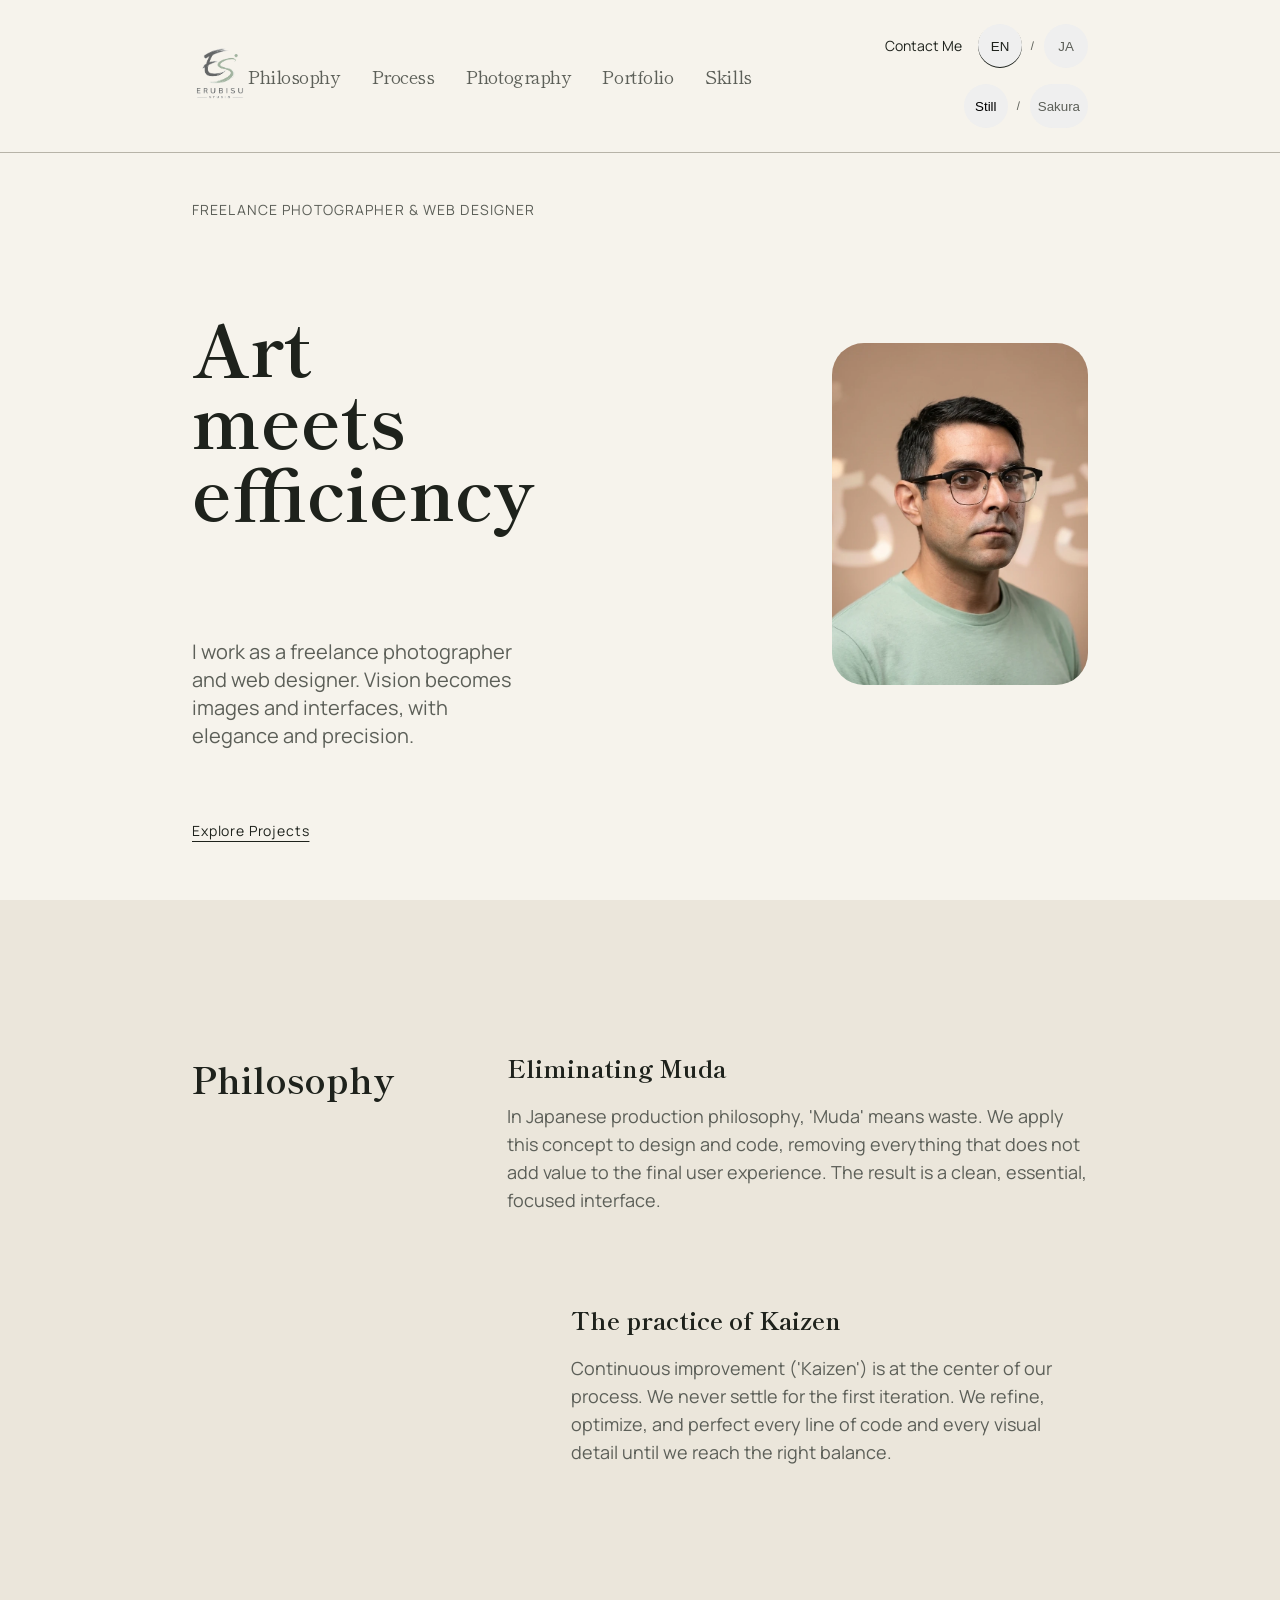
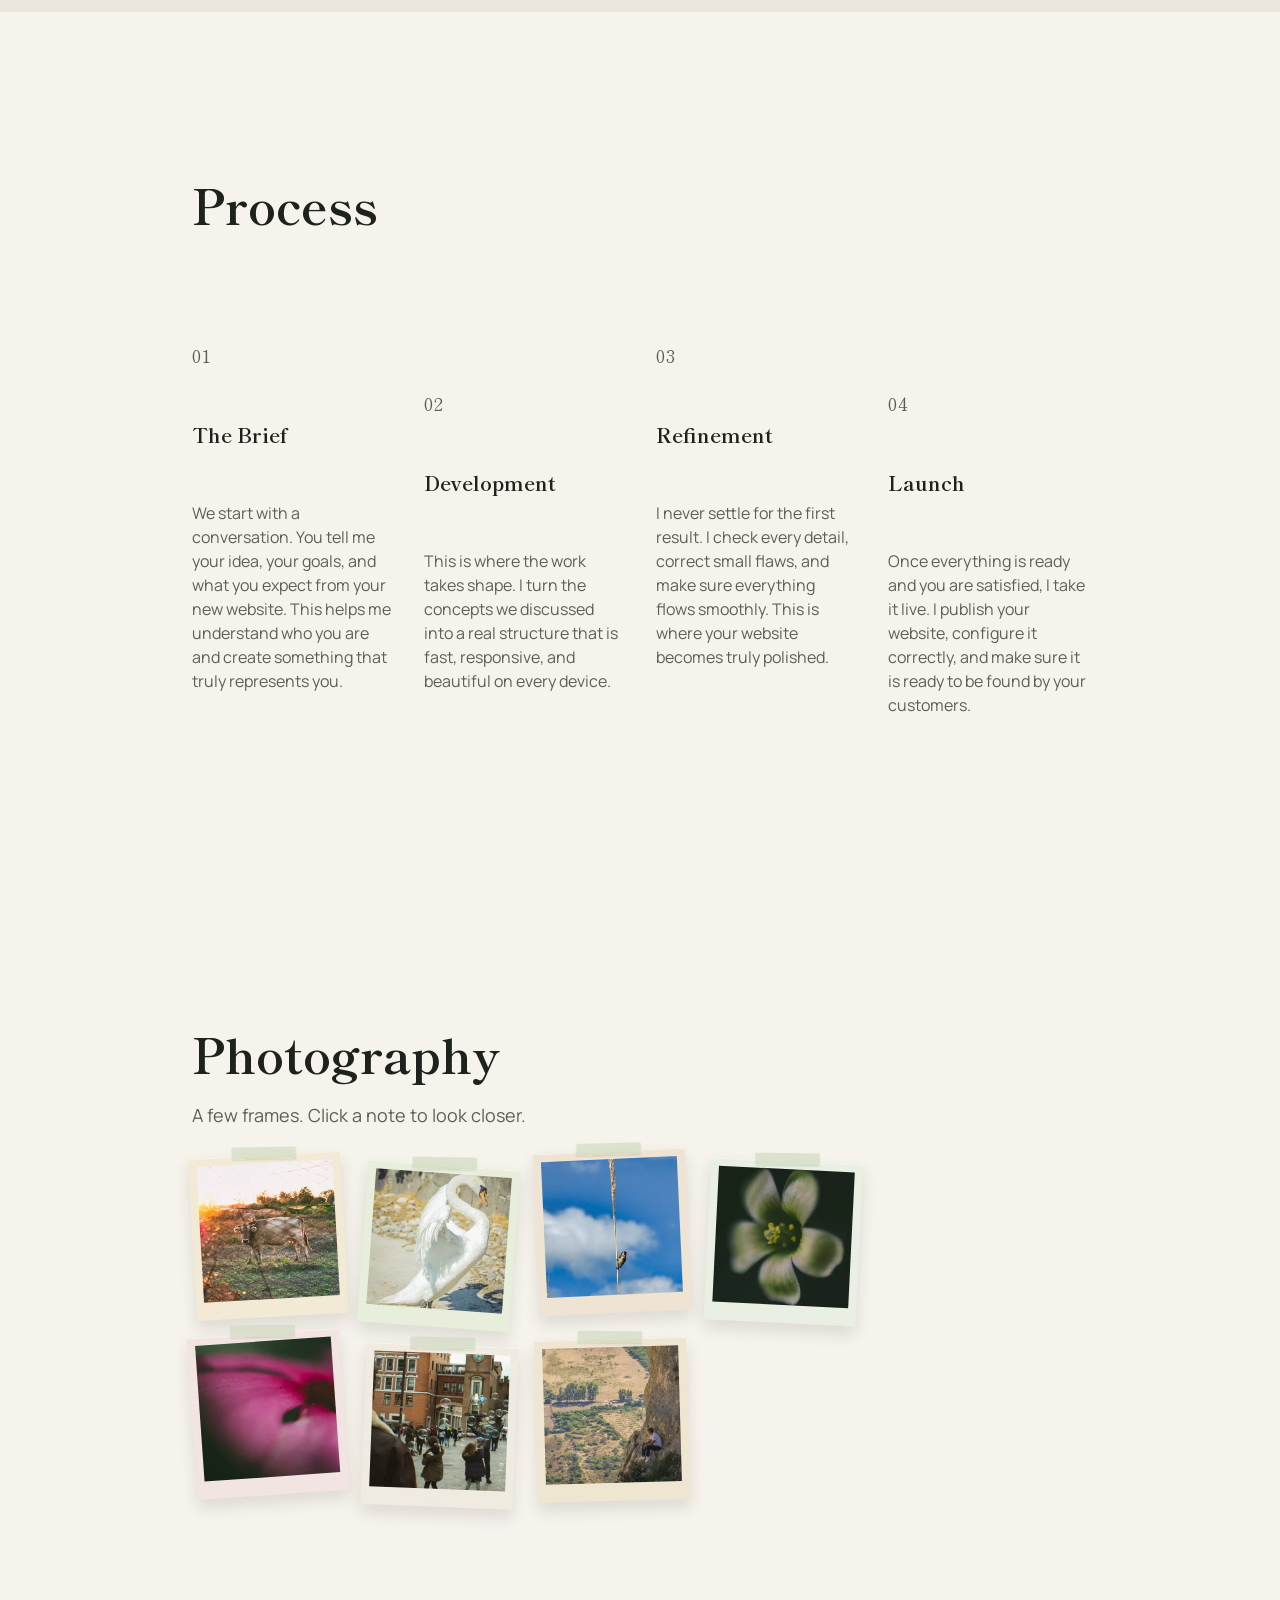
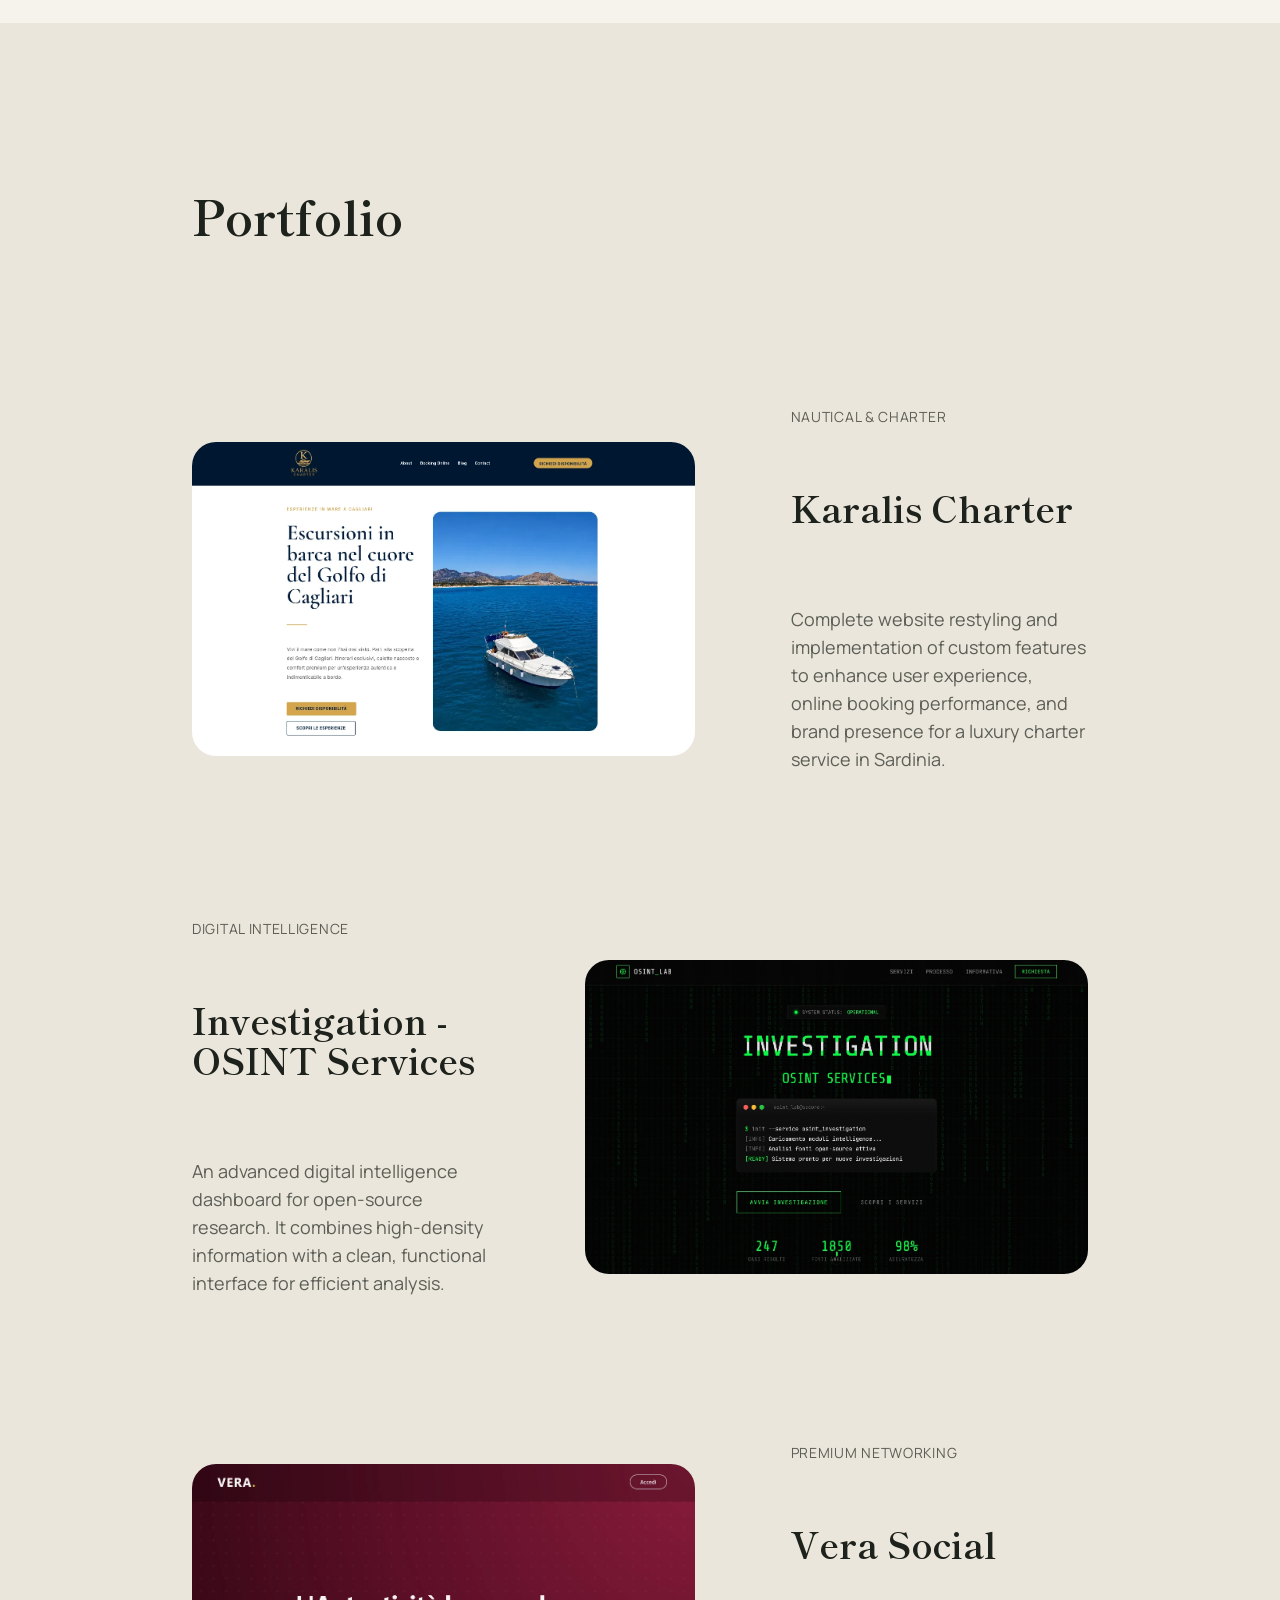
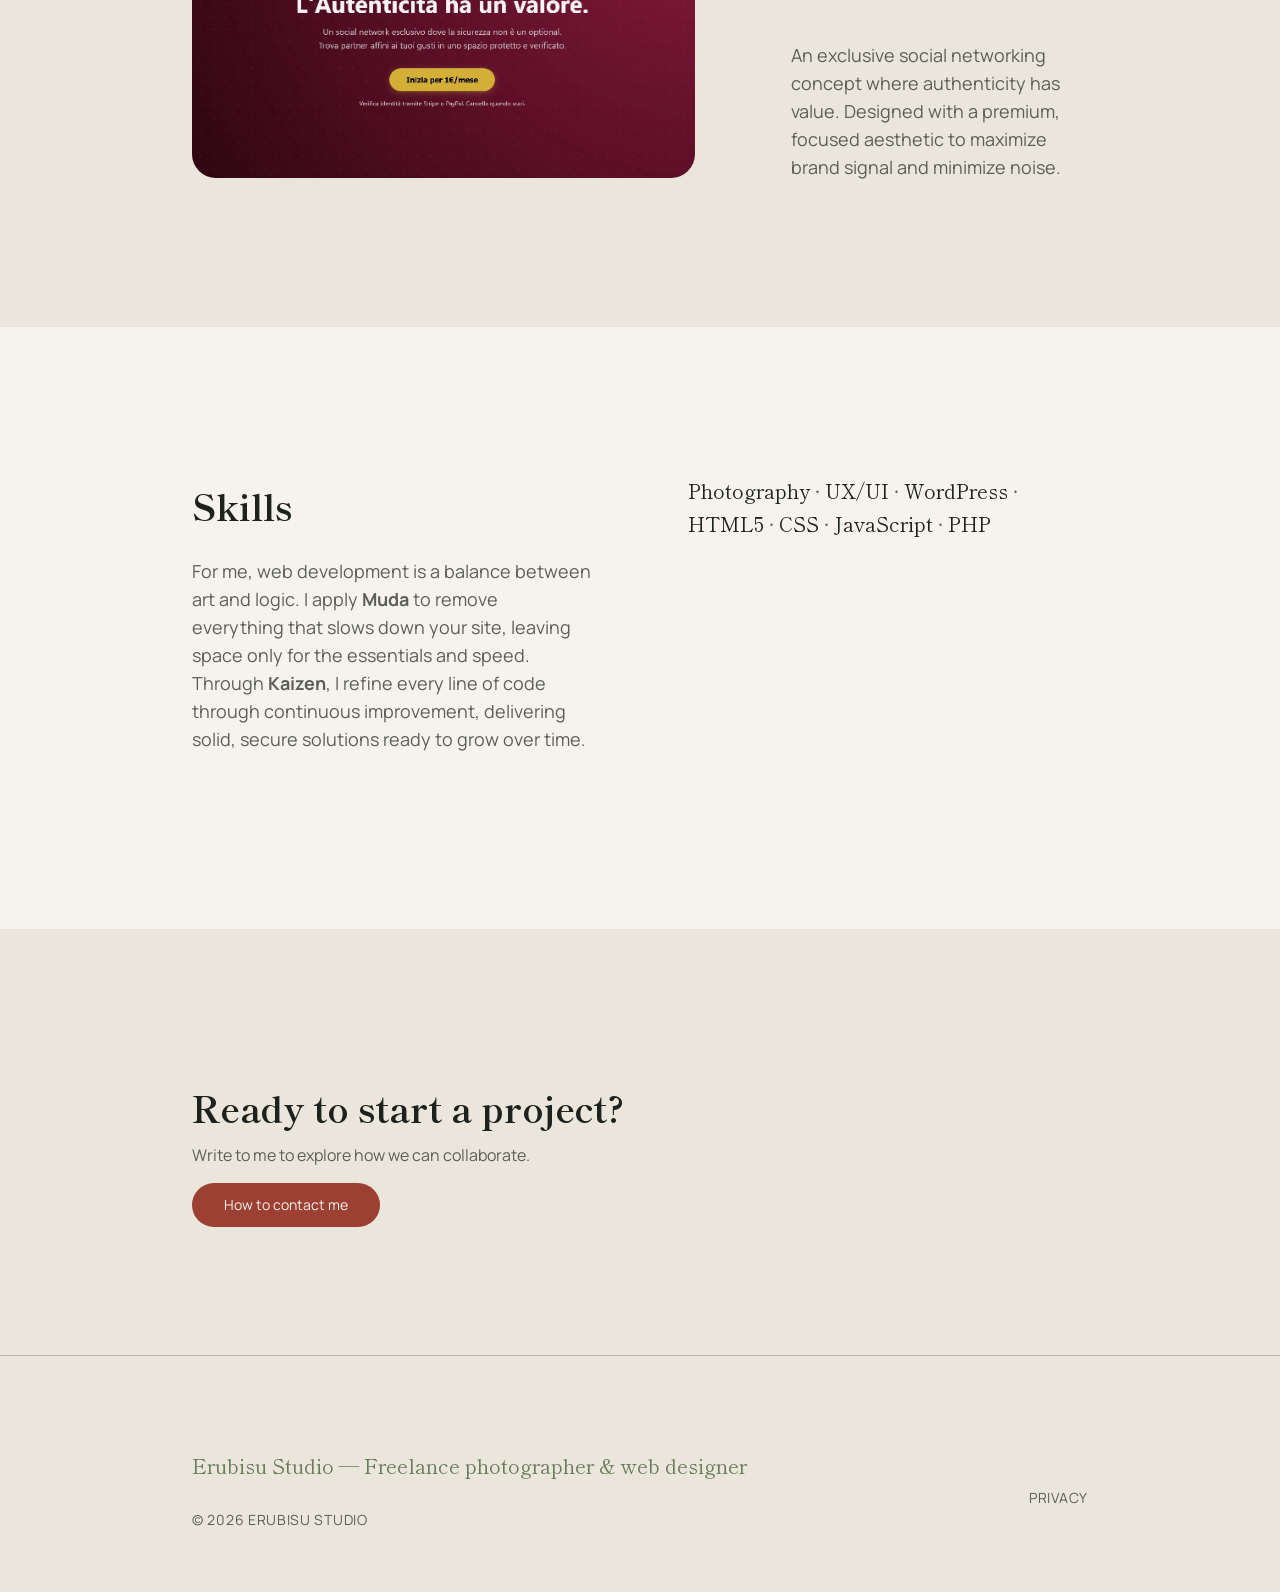
==== commit 922f7206: "Add files via upload" ====
--- a/index.html
+++ b/index.html
@@ -4,84 +4,93 @@
 <head>
 <meta charset="utf-8"/>
 <meta content="width=device-width, initial-scale=1.0" name="viewport"/>
-<title>Erubisu Studio | Minimalist Web Design &amp; Development</title>
+<title>Erubisu Studio | Freelance Photographer &amp; Web Designer</title>
 <!-- SEO Meta Tags -->
-<meta content="Erubisu Studio – Curated web development portfolio. We merge Japanese aesthetic principles with modern code efficiency to create unique digital experiences." name="description"/>
-<meta content="web design, front-end development, portfolio, Japanese minimalism, UI/UX, Erubisu Studio, web agency Italy, curated design" name="keywords"/>
+<meta content="Erubisu Studio – Freelance photographer and web designer. Japanese aesthetic principles, photography, and modern code for focused digital work." name="description"/>
+<meta content="freelance photographer, web designer, photography, web design, front-end development, portfolio, Japanese minimalism, UI/UX, Erubisu Studio" name="keywords"/>
 <meta content="index, follow" name="robots"/>
 <link href="https://erubisustudio.github.io/" rel="canonical"/>
 <!-- Favicon -->
-<link href="images/favicon.ico" rel="icon" sizes="48x48"/>
-<link href="images/favicon.png" rel="icon" type="image/png" sizes="32x32"/>
-<link href="images/apple-touch-icon.png" rel="apple-touch-icon"/>
+<link href="images/brand/favicon.ico" rel="icon" sizes="48x48"/>
+<link href="images/brand/favicon.png" rel="icon" type="image/png" sizes="32x32"/>
+<link href="images/brand/apple-touch-icon.png" rel="apple-touch-icon"/>
 <!-- Open Graph / Facebook -->
 <meta content="website" property="og:type"/>
 <meta content="https://erubisustudio.github.io/" property="og:url"/>
-<meta content="Erubisu Studio | Architectural Quiet Portfolio" property="og:title"/>
-<meta content="Art meets efficiency. Curated web development with elegance and precision." property="og:description"/>
-<meta content="https://erubisustudio.github.io/images/og-image.jpg" property="og:image"/>
+<meta content="Erubisu Studio | Freelance Photographer &amp; Web Designer" property="og:title"/>
+<meta content="Freelance photographer and web designer. Art meets efficiency." property="og:description"/>
+<meta content="https://erubisustudio.github.io/images/brand/og-image.jpg" property="og:image"/>
 <!-- Twitter -->
 <meta content="summary_large_image" name="twitter:card"/>
 <meta content="https://erubisustudio.github.io/" name="twitter:url"/>
-<meta content="Erubisu Studio | Architectural Quiet Portfolio" name="twitter:title"/>
-<meta content="Curated web development between Japanese aesthetics and modern code." name="twitter:description"/>
-<meta content="https://erubisustudio.github.io/images/og-image.jpg" name="twitter:image"/>
+<meta content="Erubisu Studio | Freelance Photographer &amp; Web Designer" name="twitter:title"/>
+<meta content="Freelance photographer and web designer. Japanese aesthetics, photography, and modern code." name="twitter:description"/>
+<meta content="https://erubisustudio.github.io/images/brand/og-image.jpg" name="twitter:image"/>
 <link rel="preload" href="fonts/manrope-400.woff2" as="font" type="font/woff2" crossorigin/>
-<link rel="preload" href="fonts/newsreader-400.woff2" as="font" type="font/woff2" crossorigin/>
+<link rel="preload" href="fonts/shippori-mincho-400.woff2" as="font" type="font/woff2" crossorigin/>
 <link rel="stylesheet" href="css/style.css"/>
 <!-- English default; Japanese via client-side language switcher. --></head>
 <body class="bg-background text-on-background font-body antialiased selection:bg-primary-container selection:text-on-primary-container">
+<canvas id="sakura-layer" class="sakura-layer" hidden aria-hidden="true"></canvas>
 <nav class="site-nav fixed top-0 w-full z-50">
-<div class="flex justify-between items-center px-[5vw] py-6 max-w-[1440px] mx-auto">
+<div class="shell flex justify-between items-center py-6">
 <div class="hover:opacity-80 transition-opacity duration-300">
 <a href="#hero">
-<img alt="Erubisu Studio" class="h-14 w-14 object-contain" data-i18n-alt="0" src="images/Logo.png"/>
+<img alt="Erubisu Studio" class="h-14 w-14 object-contain" data-i18n-alt="0" src="images/brand/Logo.png"/>
 </a>
 </div>
 <ul class="hidden md:flex gap-8 font-headline text-lg tracking-tight">
 <li><a class="text-on-surface-variant hover:text-on-surface transition-colors" data-i18n="t001" href="#philosophy">Philosophy</a></li>
 <li><a class="text-on-surface-variant hover:text-on-surface transition-colors" data-i18n="t002" href="#process">Process</a></li>
+<li><a class="text-on-surface-variant hover:text-on-surface transition-colors" data-i18n="t096" href="#photography">Photography</a></li>
 <li><a class="text-on-surface-variant hover:text-on-surface transition-colors" data-i18n="t003" href="#portfolio">Portfolio</a></li>
 <li><a class="text-on-surface-variant hover:text-on-surface transition-colors" data-i18n="t004" href="#skills">Skills</a></li>
 </ul>
-<div class="hidden md:flex items-center gap-4">
+<div class="hidden md:flex flex-wrap items-center justify-end gap-4">
 <a class="font-label text-sm tracking-[0.06em] hover:text-seal transition-colors" data-i18n="t005" href="#contact">Contact Me</a>
-<div aria-label="Language selector" class="language-switcher flex items-center gap-2 font-label text-xs uppercase tracking-[0.08em]"><button aria-pressed="true" class="hit-44 px-2 transition-colors" data-lang-switch="en" type="button">EN</button><span class="text-on-surface-variant">/</span><button aria-pressed="false" class="hit-44 px-2 rounded text-on-surface-variant hover:text-on-surface transition-colors" data-lang-switch="ja" type="button">JA</button></div>
-</div>
-<button aria-expanded="false" aria-label="Menu" class="hit-44 md:hidden text-on-surface hover:opacity-80 transition-opacity" id="mobile-menu-button">
+<div aria-label="Language selector" class="language-switcher flex items-center gap-2 font-label text-xs uppercase tracking-[0.08em]"><button aria-pressed="true" class="hit-44 px-2 rounded-full transition-colors" data-lang-switch="en" type="button">EN</button><span class="text-on-surface-variant">/</span><button aria-pressed="false" class="hit-44 px-2 rounded-full text-on-surface-variant hover:text-on-surface transition-colors" data-lang-switch="ja" type="button">JA</button></div>
+<div aria-label="Atmosphere" class="atmosphere-switcher flex items-center gap-2 font-label text-xs uppercase tracking-[0.08em]"><button aria-pressed="true" class="hit-44 px-2 rounded-full transition-colors" data-atmosphere="still" data-i18n="atm-still" type="button">Still</button><span class="text-on-surface-variant">/</span><button aria-pressed="false" class="hit-44 px-2 rounded-full text-on-surface-variant hover:text-on-surface transition-colors" data-atmosphere="sakura" data-i18n="atm-sakura" type="button">Sakura</button></div>
+</div>
+<button aria-expanded="false" aria-label="Menu" class="hit-44 rounded-full md:hidden text-on-surface hover:opacity-80 transition-opacity" id="mobile-menu-button">
 <svg class="icon" fill="none" stroke="currentColor" stroke-linecap="round" stroke-width="2" viewBox="0 0 24 24" aria-hidden="true"><path d="M4 6h16M4 12h16M4 18h16"/></svg>
 </button>
 </div>
 <!-- Mobile Menu -->
 <div class="hidden md:hidden absolute top-full left-0 w-full bg-background border-t border-outline-variant/20" id="mobile-menu">
-<ul class="flex flex-col font-headline text-lg tracking-tight px-[5vw] py-6 gap-6">
+<ul class="shell flex flex-col font-headline text-lg tracking-tight py-6 gap-6">
 <li><a class="block text-on-surface-variant hover:text-on-surface transition-colors" data-i18n="t001" href="#philosophy">Philosophy</a></li>
 <li><a class="block text-on-surface-variant hover:text-on-surface transition-colors" data-i18n="t002" href="#process">Process</a></li>
+<li><a class="block text-on-surface-variant hover:text-on-surface transition-colors" data-i18n="t096" href="#photography">Photography</a></li>
 <li><a class="block text-on-surface-variant hover:text-on-surface transition-colors" data-i18n="t003" href="#portfolio">Portfolio</a></li>
 <li><a class="block text-on-surface-variant hover:text-on-surface transition-colors" data-i18n="t004" href="#skills">Skills</a></li>
 <li><a class="block font-label text-sm tracking-[0.06em] hover:text-seal transition-colors" data-i18n="t005" href="#contact">Contact Me</a></li>
-<li aria-label="Language selector" class="mobile-language-switcher flex items-center gap-3 pt-2 font-label text-sm uppercase tracking-[0.08em]"><button aria-pressed="true" class="hit-44 px-3 transition-colors" data-lang-switch="en" type="button">English</button><span class="text-on-surface-variant">/</span><button aria-pressed="false" class="hit-44 px-3 rounded text-on-surface-variant hover:text-on-surface transition-colors" data-lang-switch="ja" type="button">日本語</button></li></ul>
+<li aria-label="Language selector" class="mobile-language-switcher flex items-center gap-3 pt-2 font-label text-sm uppercase tracking-[0.08em]"><button aria-pressed="true" class="hit-44 px-3 rounded-full transition-colors" data-lang-switch="en" type="button">English</button><span class="text-on-surface-variant">/</span><button aria-pressed="false" class="hit-44 px-3 rounded-full text-on-surface-variant hover:text-on-surface transition-colors" data-lang-switch="ja" type="button">日本語</button></li>
+<li aria-label="Atmosphere" class="mobile-atmosphere-switcher flex items-center gap-3 font-label text-sm uppercase tracking-[0.08em]"><button aria-pressed="true" class="hit-44 px-3 rounded-full transition-colors" data-atmosphere="still" data-i18n="atm-still" type="button">Still</button><span class="text-on-surface-variant">/</span><button aria-pressed="false" class="hit-44 px-3 rounded-full text-on-surface-variant hover:text-on-surface transition-colors" data-atmosphere="sakura" data-i18n="atm-sakura" type="button">Sakura</button></li>
+</ul>
 </div>
 </nav>
 <main>
 <!-- 1. Hero Section -->
-<section class="min-h-screen flex items-center pt-32 px-[5vw] max-w-[1440px] mx-auto relative" id="hero">
-<div class="grid grid-cols-1 lg:grid-cols-12 gap-12 items-center w-full">
+<section class="min-h-screen flex items-center pt-32 relative" id="hero">
+<div class="shell grid grid-cols-1 lg:grid-cols-12 gap-12 items-center w-full">
 <div class="lg:col-span-5 flex flex-col gap-8 z-10">
+<div class="flex flex-col gap-4">
+<p class="font-label text-sm uppercase tracking-[0.08em] text-on-surface-variant" data-i18n="role">Freelance photographer &amp; web designer</p>
 <h1 class="font-headline text-5xl md:text-7xl leading-tight text-on-background" data-i18n-html="t011">Art meets<br/>efficiency</h1>
-<p class="font-body text-lg md:text-xl text-on-surface-variant max-w-md" data-i18n="t012">We turn vision into code with elegance and precision. A curated approach to digital development.</p>
+</div>
+<p class="font-body text-lg md:text-xl text-on-surface-variant" data-i18n="t012">I work as a freelance photographer and web designer. Vision becomes images and interfaces, with elegance and precision.</p>
 <div class="pt-4">
 <a class="text-link" data-i18n="t013" href="#portfolio">Explore Projects</a>
 </div>
 </div>
 <div class="lg:col-span-7 flex justify-end items-end">
-<img alt="Professional profile" class="portrait" data-i18n-alt="1" decoding="async" fetchpriority="high" src="images/foto_profilo.webp"/>
+<img alt="Professional profile" class="portrait" data-i18n-alt="1" decoding="async" fetchpriority="high" src="images/brand/foto_profilo.webp"/>
 </div>
 </div>
 </section>
 <!-- 2. Philosophy -->
-<section class="py-32 px-[5vw] bg-surface-container-low w-full" id="philosophy">
-<div class="max-w-[1440px] mx-auto grid grid-cols-1 md:grid-cols-12 gap-12">
+<section class="py-32 bg-surface-container-low w-full" id="philosophy">
+<div class="shell grid grid-cols-1 md:grid-cols-12 gap-12">
 <div class="md:col-span-4 flex flex-col justify-between">
 <h2 class="font-headline text-4xl text-on-surface mb-8" data-i18n="t014">Philosophy</h2>
 </div>
@@ -98,43 +107,79 @@
 </div>
 </section>
 <!-- 3. Creative Flow -->
-<section class="py-32 px-[5vw] max-w-[1440px] mx-auto" id="process">
+<section class="py-32" id="process">
+<div class="shell">
 <h2 class="font-headline text-5xl text-on-background mb-24" data-i18n="t019">Process</h2>
 <div class="grid grid-cols-1 md:grid-cols-2 lg:grid-cols-4 gap-8">
 <div class="flex flex-col gap-4 animate-on-scroll">
-<p class="step-num mb-4" data-i18n="t020">
-                        01</p>
+<p class="step-num mb-4" data-i18n="t020">01</p>
 <h3 class="font-headline text-xl text-on-surface" data-i18n="t021">The Brief</h3>
 <p class="font-body text-on-surface-variant text-sm md:text-base leading-relaxed" data-i18n="t022">We start with a conversation. You tell me your idea, your goals, and what you expect from your new website. This helps me understand who you are and create something that truly represents you.</p>
 </div>
 <div class="flex flex-col gap-4 lg:mt-12 animate-on-scroll">
-<p class="step-num mb-4" data-i18n="t023">
-                        02</p>
+<p class="step-num mb-4" data-i18n="t023">02</p>
 <h3 class="font-headline text-xl text-on-surface" data-i18n="t024">Development</h3>
 <p class="font-body text-on-surface-variant text-sm md:text-base leading-relaxed" data-i18n="t025">This is where the work takes shape. I turn the concepts we discussed into a real structure that is fast, responsive, and beautiful on every device.</p>
 </div>
 <div class="flex flex-col gap-4 animate-on-scroll">
-<p class="step-num mb-4" data-i18n="t026">
-                        03</p>
+<p class="step-num mb-4" data-i18n="t026">03</p>
 <h3 class="font-headline text-xl text-on-surface" data-i18n="t027">Refinement</h3>
 <p class="font-body text-on-surface-variant text-sm md:text-base leading-relaxed" data-i18n="t028">I never settle for the first result. I check every detail, correct small flaws, and make sure everything flows smoothly. This is where your website becomes truly polished.</p>
 </div>
 <div class="flex flex-col gap-4 lg:mt-12 animate-on-scroll">
-<p class="step-num mb-4" data-i18n="t029">
-                        04</p>
+<p class="step-num mb-4" data-i18n="t029">04</p>
 <h3 class="font-headline text-xl text-on-surface" data-i18n="t030">Launch</h3>
 <p class="font-body text-on-surface-variant text-sm md:text-base leading-relaxed" data-i18n="t031">Once everything is ready and you are satisfied, I take it live. I publish your website, configure it correctly, and make sure it is ready to be found by your customers.</p>
 </div>
 </div>
+</div>
+</section>
+<!-- 4. Photography -->
+<section class="py-32 w-full" id="photography">
+<div class="shell flex flex-col gap-16">
+<div class="max-w-xl">
+<h2 class="font-headline text-5xl text-on-background mb-6" data-i18n="t096">Photography</h2>
+<p class="font-body text-lg text-on-surface-variant" data-i18n="t097">A few frames. Click a note to look closer.</p>
+</div>
+<div class="pinboard">
+<button class="postit postit--cow is-landscape" data-photo="images/photography/cow.webp" type="button">
+<span class="postit__tape" aria-hidden="true"></span>
+<img alt="Cow standing in a field at sunset" data-i18n-alt="5" decoding="async" draggable="false" height="540" loading="lazy" src="images/photography/cow-sm.webp" width="720"/>
+</button>
+<button class="postit postit--swan is-portrait" data-photo="images/photography/swan.webp" type="button">
+<span class="postit__tape" aria-hidden="true"></span>
+<img alt="White swan preening its wing" data-i18n-alt="6" decoding="async" draggable="false" height="720" loading="lazy" src="images/photography/swan-sm.webp" width="480"/>
+</button>
+<button class="postit postit--goldfinch is-portrait" data-photo="images/photography/goldfinch.webp" type="button">
+<span class="postit__tape" aria-hidden="true"></span>
+<img alt="Goldfinch perched on a reed against a blue sky" data-i18n-alt="7" decoding="async" draggable="false" height="720" loading="lazy" src="images/photography/goldfinch-sm.webp" width="405"/>
+</button>
+<button class="postit postit--flower-green is-portrait" data-photo="images/photography/flower-green.webp" type="button">
+<span class="postit__tape" aria-hidden="true"></span>
+<img alt="Small pale flower on a dark ground" data-i18n-alt="8" decoding="async" draggable="false" height="720" loading="lazy" src="images/photography/flower-green-sm.webp" width="480"/>
+</button>
+<button class="postit postit--flower-magenta is-landscape" data-photo="images/photography/flower-magenta.webp" type="button">
+<span class="postit__tape" aria-hidden="true"></span>
+<img alt="Macro of a magenta flower" data-i18n-alt="9" decoding="async" draggable="false" height="405" loading="lazy" src="images/photography/flower-magenta-sm.webp" width="720"/>
+</button>
+<button class="postit postit--bubbles is-landscape" data-photo="images/photography/bubbles.webp" type="button">
+<span class="postit__tape" aria-hidden="true"></span>
+<img alt="Children reaching for soap bubbles in a piazza" data-i18n-alt="10" decoding="async" draggable="false" height="406" loading="lazy" src="images/photography/bubbles-sm.webp" width="720"/>
+</button>
+<button class="postit postit--cliff is-landscape" data-photo="images/photography/cliff.webp" type="button">
+<span class="postit__tape" aria-hidden="true"></span>
+<img alt="Person sitting on a cliff above a dry valley" data-i18n-alt="11" decoding="async" draggable="false" height="405" loading="lazy" src="images/photography/cliff-sm.webp" width="720"/>
+</button>
+</div>
+</div>
 </section>
 <!-- 5. Portfolio -->
-<section class="py-32 px-[5vw] bg-surface-container-low w-full" id="portfolio">
-<div class="max-w-[1440px] mx-auto flex flex-col gap-32">
+<section class="py-32 bg-surface-container-low w-full" id="portfolio">
+<div class="shell flex flex-col gap-32">
 <h2 class="font-headline text-5xl text-on-background" data-i18n="t032">Portfolio</h2>
-<!-- Project 1: Karalis Charter -->
 <article class="grid grid-cols-1 lg:grid-cols-12 gap-12 items-center animate-on-scroll">
 <a class="lg:col-span-7 order-2 lg:order-1 w-full" href="https://www.karalischarter.com/" rel="noopener noreferrer" target="_blank">
-<img alt="Karalis Charter Interface" class="work-shot" data-i18n-alt="2" loading="lazy" decoding="async" src="images/karalis_charter.webp"/>
+<img alt="Karalis Charter Interface" class="work-shot" data-i18n-alt="2" loading="lazy" decoding="async" src="images/web/karalis_charter.webp"/>
 </a>
 <div class="lg:col-span-5 flex flex-col gap-6 order-1 lg:order-2 lg:pl-12">
 <span class="font-label text-sm text-on-surface-variant tracking-[0.05em] uppercase" data-i18n="t033">Nautical & Charter</span>
@@ -142,7 +187,6 @@
 <p class="font-body text-lg text-on-surface-variant" data-i18n="t035">Complete website restyling and implementation of custom features to enhance user experience, online booking performance, and brand presence for a luxury charter service in Sardinia.</p>
 </div>
 </article>
-<!-- Project 2: OSINT Lab -->
 <article class="grid grid-cols-1 lg:grid-cols-12 gap-12 items-center animate-on-scroll">
 <div class="lg:col-span-5 flex flex-col gap-6 lg:pr-12">
 <span class="font-label text-sm text-on-surface-variant tracking-[0.05em] uppercase" data-i18n="t036">Digital Intelligence</span>
@@ -150,13 +194,12 @@
 <p class="font-body text-lg text-on-surface-variant" data-i18n="t038">An advanced digital intelligence dashboard for open-source research. It combines high-density information with a clean, functional interface for efficient analysis.</p>
 </div>
 <div class="lg:col-span-7 w-full">
-<img alt="OSINT Lab Interface" class="work-shot" data-i18n-alt="3" loading="lazy" decoding="async" src="images/osint_website.webp"/>
+<img alt="OSINT Lab Interface" class="work-shot" data-i18n-alt="3" loading="lazy" decoding="async" src="images/web/osint_website.webp"/>
 </div>
 </article>
-<!-- Project 3: Vera Social -->
 <article class="grid grid-cols-1 lg:grid-cols-12 gap-12 items-center animate-on-scroll">
 <div class="lg:col-span-7 order-2 lg:order-1 w-full">
-<img alt="Vera Social Interface" class="work-shot" data-i18n-alt="4" loading="lazy" decoding="async" src="images/vera_social.webp"/>
+<img alt="Vera Social Interface" class="work-shot" data-i18n-alt="4" loading="lazy" decoding="async" src="images/web/vera_social.webp"/>
 </div>
 <div class="lg:col-span-5 flex flex-col gap-6 order-1 lg:order-2 lg:pl-12">
 <span class="font-label text-sm text-on-surface-variant tracking-[0.05em] uppercase" data-i18n="t039">Premium Networking</span>
@@ -167,21 +210,21 @@
 </div>
 </section>
 <!-- 7. Technical Skills -->
-<section class="py-32 px-[5vw] max-w-[1440px] mx-auto" id="skills">
-<div class="grid grid-cols-1 md:grid-cols-2 gap-24">
+<section class="py-32" id="skills">
+<div class="shell grid grid-cols-1 md:grid-cols-2 gap-24">
 <div>
 <h2 class="font-headline text-4xl text-on-surface mb-8" data-i18n="t042">Skills</h2>
 <p class="font-body text-lg text-on-surface-variant mb-12" data-i18n-html="t043">For me, web development is a balance between art and logic. I apply <strong data-i18n="t044">Muda</strong> to remove everything that slows down your site, leaving space only for the essentials and speed. Through <strong data-i18n="t045">Kaizen</strong>, I refine every line of code through continuous improvement, delivering solid, secure solutions ready to grow over time.</p>
 </div>
 <p class="font-headline text-xl text-on-surface self-center leading-relaxed">
-<span data-i18n="t046">WordPress</span><span class="text-on-surface-variant"> · </span><span data-i18n="t048">HTML5</span><span class="text-on-surface-variant"> · </span><span data-i18n="t050">CSS</span><span class="text-on-surface-variant"> · </span><span data-i18n="t052">JavaScript</span><span class="text-on-surface-variant"> · </span><span data-i18n="t054">PHP</span><span class="text-on-surface-variant"> · </span><span data-i18n="t055">UX/UI</span>
+<span data-i18n="t056">Photography</span><span class="text-on-surface-variant"> · </span><span data-i18n="t055">UX/UI</span><span class="text-on-surface-variant"> · </span><span data-i18n="t046">WordPress</span><span class="text-on-surface-variant"> · </span><span data-i18n="t048">HTML5</span><span class="text-on-surface-variant"> · </span><span data-i18n="t050">CSS</span><span class="text-on-surface-variant"> · </span><span data-i18n="t052">JavaScript</span><span class="text-on-surface-variant"> · </span><span data-i18n="t054">PHP</span>
 </p>
 </div>
 </section>
 
 <!-- 8. Contact -->
-<section class="py-32 px-[5vw] bg-surface-container-low w-full" id="contact">
-<div class="max-w-[1440px] mx-auto">
+<section class="py-32 bg-surface-container-low w-full" id="contact">
+<div class="shell">
 <h2 class="font-headline text-4xl text-on-surface mb-4" data-i18n="t078">Ready to start a project?</h2>
 <p class="font-body text-on-surface-variant mb-10" data-i18n="t079">Write to me to explore how we can collaborate.</p>
 <button class="px-8 py-3 bg-seal text-on-seal rounded-full font-label text-sm tracking-[0.06em] hover:bg-seal-dim transition-colors duration-300" onclick="openContactModal()" type="button">
@@ -190,12 +233,11 @@
 </div>
 </section>
 </main>
-<footer class="site-footer w-full pt-24 pb-12 px-[5vw]">
-<div class="max-w-[1440px] mx-auto flex flex-col gap-12">
+<footer class="site-footer w-full pt-24 pb-12">
+<div class="shell flex flex-col gap-12">
 <div class="flex flex-col md:flex-row justify-between items-start md:items-center gap-8">
 <div class="flex flex-col gap-4">
-<span class="font-headline italic text-xl text-primary" data-i18n="t081">Erubisu
-                        Studio - Web Design &amp; Development</span>
+<span class="font-headline text-xl text-primary" data-i18n="t081">Erubisu Studio — Freelance photographer &amp; web designer</span>
 <p class="font-body text-sm uppercase tracking-[0.05em] text-on-surface-variant" data-i18n="t082">
                         © 2026 Erubisu studio
                     </p>
@@ -210,12 +252,12 @@
 <div aria-hidden="true" aria-labelledby="contact-modal-title" aria-modal="true" class="fixed inset-0 z-[200] hidden items-center justify-center p-4" id="contact-modal" role="dialog">
 <div class="absolute inset-0 bg-black/40 backdrop-blur-sm transition-opacity duration-300 opacity-0" id="contact-modal-backdrop" onclick="closeContactModal()"></div>
 <div class="relative bg-surface rounded-2xl shadow-[0_24px_48px_rgba(0,0,0,0.2)] p-10 max-w-sm w-full transform scale-95 opacity-0 transition-all duration-300 border border-outline-variant/20 text-center" id="contact-modal-content">
-<button aria-label="Close" class="hit-44 absolute top-4 right-4 text-on-surface-variant hover:text-on-surface transition-colors" data-i18n-aria-label="close" id="contact-modal-close" onclick="closeContactModal()" type="button">
+<button aria-label="Close" class="hit-44 rounded-full absolute top-4 right-4 text-on-surface-variant hover:text-on-surface transition-colors" data-i18n-aria-label="close" id="contact-modal-close" onclick="closeContactModal()" type="button">
 <svg class="icon" fill="none" stroke="currentColor" stroke-linecap="round" stroke-width="2" viewBox="0 0 24 24" aria-hidden="true"><path d="M6 6l12 12M18 6L6 18"/></svg>
 </button>
 <h3 class="font-headline text-2xl text-on-surface mb-6" data-i18n="t089" id="contact-modal-title">Choose how to contact me</h3>
 <div class="flex flex-col gap-4">
-<button class="bg-surface-container-low p-4 rounded-xl border border-outline-variant/30 select-all cursor-pointer group relative hover:bg-surface-container transition-colors" onclick="copyEmail()" type="button">
+<button class="bg-surface-container-low p-4 rounded-full border border-outline-variant/30 select-all cursor-pointer group relative hover:bg-surface-container transition-colors" onclick="copyEmail()" type="button">
 <div class="flex items-center justify-center gap-2 mb-2">
 <svg class="icon text-on-surface-variant" fill="none" stroke="currentColor" stroke-linecap="round" stroke-linejoin="round" stroke-width="2" viewBox="0 0 24 24" aria-hidden="true"><rect height="14" rx="2" width="18" x="3" y="5"/><path d="M3 7l9 6 9-6"/></svg>
 <span class="font-label text-sm uppercase tracking-wide text-on-surface-variant" data-i18n="t090">Email</span>
@@ -223,7 +265,7 @@
 <span class="font-body text-base text-primary font-medium block" data-i18n="t091" id="contact-email">adrianelvisiale@gmail.com</span>
 <p class="text-[10px] text-primary mt-2 uppercase tracking-[0.1em] opacity-0 group-hover:opacity-100 transition-opacity font-medium" data-i18n="t092">Click to copy</p>
 </button>
-<a class="bg-surface-container-low p-4 rounded-xl border border-outline-variant/30 group hover:bg-surface-container transition-colors block" href="https://www.linkedin.com/in/adrian-iale-681371388/" rel="noopener noreferrer" target="_blank">
+<a class="control-pill bg-surface-container-low p-4 rounded-full border border-outline-variant/30 group hover:bg-surface-container transition-colors block" href="https://www.linkedin.com/in/adrian-iale-681371388/" rel="noopener noreferrer" target="_blank">
 <div class="flex items-center justify-center gap-2 mb-2">
 <svg class="w-5 h-5 text-on-surface-variant" fill="currentColor" viewBox="0 0 24 24" aria-hidden="true"><path d="M19 0h-14c-2.761 0-5 2.239-5 5v14c0 2.761 2.239 5 5 5h14c2.762 0 5-2.239 5-5v-14c0-2.761-2.238-5-5-5zm-11 19h-3v-11h3v11zm-1.5-12.268c-.966 0-1.75-.79-1.75-1.764s.784-1.764 1.75-1.764 1.75.79 1.75 1.764-.783 1.764-1.75 1.764zm13.5 12.268h-3v-5.604c0-3.368-4-3.113-4 0v5.604h-3v-11h3v1.765c1.396-2.586 7-2.777 7 2.476v6.759z"></path></svg>
 <span class="font-label text-sm uppercase tracking-wide text-on-surface-variant" data-i18n="t093">LinkedIn</span>
@@ -234,10 +276,19 @@
 </div>
 </div>
 </div>
-<!-- Scripts -->
-
-
-
+<div aria-hidden="true" aria-label="Photograph" aria-modal="true" class="photo-lightbox" hidden="" id="photo-lightbox" role="dialog">
+<button class="photo-lightbox__backdrop" data-i18n-aria-label="close" type="button"></button>
+<img alt="" decoding="async" draggable="false" id="photo-lightbox-img"/>
+<button class="photo-lightbox__close hit-44 rounded-full" data-i18n-aria-label="close" id="photo-lightbox-close" type="button">
+<svg aria-hidden="true" class="icon" fill="none" stroke="currentColor" stroke-linecap="round" stroke-width="2" viewBox="0 0 24 24"><path d="M6 6l12 12M18 6L6 18"/></svg>
+</button>
+<button class="photo-lightbox__nav photo-lightbox__nav--prev hit-44 rounded-full" data-i18n-aria-label="photo-prev" id="photo-lightbox-prev" type="button">
+<svg aria-hidden="true" class="icon" fill="none" stroke="currentColor" stroke-linecap="round" stroke-linejoin="round" stroke-width="2" viewBox="0 0 24 24"><path d="M15 6l-6 6 6 6"/></svg>
+</button>
+<button class="photo-lightbox__nav photo-lightbox__nav--next hit-44 rounded-full" data-i18n-aria-label="photo-next" id="photo-lightbox-next" type="button">
+<svg aria-hidden="true" class="icon" fill="none" stroke="currentColor" stroke-linecap="round" stroke-linejoin="round" stroke-width="2" viewBox="0 0 24 24"><path d="M9 6l6 6-6 6"/></svg>
+</button>
+</div>
 <script src="js/main.js" defer></script>
 </body>
 </html>
--- a/css/style.css
+++ b/css/style.css
@@ -24,28 +24,18 @@
   unicode-range: U+0000-00FF, U+0131, U+0152-0153, U+02BB-02BC, U+02C6, U+02DA, U+02DC, U+0304, U+0308, U+0329, U+2000-206F, U+20AC, U+2122, U+2191, U+2193, U+2212, U+2215, U+FEFF, U+FFFD;
 }
 @font-face {
-  font-family: 'Newsreader';
+  font-family: 'Shippori Mincho';
   font-style: normal;
   font-weight: 400;
   font-display: swap;
-  src: url('../fonts/newsreader-400.woff2') format('woff2');
-  unicode-range: U+0000-00FF, U+0131, U+0152-0153, U+02BB-02BC, U+02C6, U+02DA, U+02DC, U+0304, U+0308, U+0329, U+2000-206F, U+20AC, U+2122, U+2191, U+2193, U+2212, U+2215, U+FEFF, U+FFFD;
+  src: url('../fonts/shippori-mincho-400.woff2') format('woff2');
 }
 @font-face {
-  font-family: 'Newsreader';
-  font-style: italic;
-  font-weight: 400;
-  font-display: swap;
-  src: url('../fonts/newsreader-400-italic.woff2') format('woff2');
-  unicode-range: U+0000-00FF, U+0131, U+0152-0153, U+02BB-02BC, U+02C6, U+02DA, U+02DC, U+0304, U+0308, U+0329, U+2000-206F, U+20AC, U+2122, U+2191, U+2193, U+2212, U+2215, U+FEFF, U+FFFD;
-}
-@font-face {
-  font-family: 'Newsreader';
+  font-family: 'Shippori Mincho';
   font-style: normal;
   font-weight: 700;
   font-display: swap;
-  src: url('../fonts/newsreader-700.woff2') format('woff2');
-  unicode-range: U+0000-00FF, U+0131, U+0152-0153, U+02BB-02BC, U+02C6, U+02DA, U+02DC, U+0304, U+0308, U+0329, U+2000-206F, U+20AC, U+2122, U+2191, U+2193, U+2212, U+2215, U+FEFF, U+FFFD;
+  src: url('../fonts/shippori-mincho-700.woff2') format('woff2');
 }
 
 :root {
@@ -68,9 +58,16 @@
   --color-seal: #9c4034;
   --color-seal-dim: #7e3329;
   --color-on-seal: #f6f3ec;
-  --font-headline: 'Newsreader', 'Hiragino Mincho ProN', 'Yu Mincho', 'Noto Serif JP', serif;
-  --font-body: 'Manrope', 'Hiragino Sans', 'Yu Gothic UI', 'Yu Gothic', 'Noto Sans JP', sans-serif;
-  --font-label: 'Manrope', 'Hiragino Sans', 'Yu Gothic UI', 'Yu Gothic', 'Noto Sans JP', sans-serif;
+  --font-headline: 'Shippori Mincho', 'Hiragino Mincho ProN', 'Yu Mincho', 'Noto Serif CJK JP', serif;
+  --font-body: 'Manrope', 'Shippori Mincho', sans-serif;
+  --font-label: 'Manrope', 'Shippori Mincho', sans-serif;
+  --measure: 85vw;
+  --portrait-size: 20vw;
+  --radius-pill: 9999px;
+}
+html[lang="ja"] {
+  --font-body: 'Shippori Mincho', serif;
+  --font-label: 'Shippori Mincho', serif;
 }
 
 .icon {
@@ -125,6 +122,18 @@
   display: inline-flex;
   align-items: center;
   justify-content: center;
+}
+
+.shell {
+  width: var(--measure);
+  max-width: var(--measure);
+  margin-left: auto;
+  margin-right: auto;
+}
+
+button,
+.control-pill {
+  border-radius: var(--radius-pill);
 }
 
 /* Color utilities */
@@ -310,6 +319,8 @@
 .rounded-xl { border-radius: 1.5rem; }
 .rounded-2xl { border-radius: 1.75rem; }
 .rounded-full { border-radius: 9999px; }
+button,
+.control-pill { border-radius: var(--radius-pill); }
 .rounded-t-xl { border-top-left-radius: 0.75rem; border-top-right-radius: 0.75rem; }
 .rounded-b-xl { border-bottom-left-radius: 0.75rem; border-bottom-right-radius: 0.75rem; }
 .rounded-b-md { border-bottom-left-radius: 0.375rem; border-bottom-right-radius: 0.375rem; }
@@ -381,6 +392,7 @@
 }
 
 @media (min-width: 768px) {
+  :root { --measure: 70vw; }
   .md\:flex { display: flex; }
   .md\:inline-flex { display: inline-flex; }
   .md\:hidden { display: none; }
@@ -442,7 +454,8 @@
   border-radius: 1.5rem;
 }
 .portrait {
-  width: min(100%, 28rem);
+  width: var(--portrait-size);
+  max-width: var(--portrait-size);
   aspect-ratio: 3 / 4;
   object-fit: cover;
   object-position: center top;
@@ -520,4 +533,187 @@
     transform: none;
     transition: none;
   }
-}+}
+
+.sakura-layer {
+  position: fixed;
+  inset: 0;
+  z-index: 30;
+  width: 100%;
+  height: 100%;
+  pointer-events: none;
+}
+.sakura-layer[hidden] {
+  display: none;
+}
+@media (prefers-reduced-motion: reduce) {
+  .sakura-layer { display: none !important; }
+}
+
+.site-guard,
+.site-guard body {
+  -webkit-user-select: none;
+  user-select: none;
+  -webkit-touch-callout: none;
+}
+.site-guard img {
+  -webkit-user-drag: none;
+}
+
+.pinboard {
+  --postit-size: 9.5rem;
+  display: flex;
+  flex-wrap: wrap;
+  gap: 1.5rem 1.25rem;
+  align-items: flex-start;
+  max-width: 46rem;
+}
+.postit {
+  position: relative;
+  display: block;
+  width: var(--postit-size);
+  flex: 0 0 var(--postit-size);
+  margin: 0;
+  padding: 0.5rem 0.5rem 1.15rem;
+  border: 0;
+  border-radius: 1px 1px 2px 1px;
+  background: var(--paper, #f3ead6);
+  color: inherit;
+  cursor: zoom-in;
+  transform: rotate(var(--rot, -2deg)) translateY(var(--shift, 0px));
+  box-shadow:
+    0 1px 0 rgba(255, 255, 255, 0.45) inset,
+    0 8px 16px rgba(30, 34, 28, 0.12);
+  transition: transform 0.35s cubic-bezier(0.16, 1, 0.3, 1), box-shadow 0.35s cubic-bezier(0.16, 1, 0.3, 1);
+  touch-action: manipulation;
+}
+.postit::after {
+  content: "";
+  position: absolute;
+  inset: 0;
+  pointer-events: none;
+  opacity: 0.18;
+  background-image: repeating-linear-gradient(
+    -18deg,
+    transparent,
+    transparent 7px,
+    rgba(30, 34, 28, 0.04) 7px,
+    rgba(30, 34, 28, 0.04) 8px
+  );
+}
+.postit__tape {
+  position: absolute;
+  top: -8px;
+  left: 50%;
+  width: 42%;
+  height: 12px;
+  transform: translateX(-50%) rotate(var(--tape, -1.5deg));
+  background: color-mix(in srgb, var(--color-primary-container) 62%, transparent);
+  box-shadow: 0 1px 2px rgba(30, 34, 28, 0.12);
+}
+.postit img {
+  display: block;
+  width: 100%;
+  height: auto;
+  aspect-ratio: 1 / 1;
+  object-fit: cover;
+  pointer-events: none;
+}
+.postit:hover,
+.postit:focus-visible {
+  z-index: 2;
+  transform: rotate(0deg) translateY(-6px);
+  box-shadow: 0 14px 28px rgba(30, 34, 28, 0.16);
+}
+.postit--cow { --rot: -3.2deg; --shift: 8px; --tape: 2deg; --paper: #f3ead6; }
+.postit--swan { --rot: 4.2deg; --shift: 18px; --tape: -3deg; --paper: #e7eedc; }
+.postit--goldfinch { --rot: -2.6deg; --shift: 4px; --tape: 1deg; --paper: #efe4d4; }
+.postit--flower-green { --rot: 2.8deg; --shift: 14px; --tape: -2deg; --paper: #e9efe3; }
+.postit--flower-magenta { --rot: -4deg; --shift: 0px; --tape: 3deg; --paper: #f2e4e0; }
+.postit--bubbles { --rot: 2.2deg; --shift: 12px; --tape: -1deg; --paper: #f0ebe1; }
+.postit--cliff { --rot: -1.6deg; --shift: 6px; --tape: 2deg; --paper: #efe6d2; }
+
+@media (max-width: 639px) {
+  .pinboard {
+    --postit-size: calc((100% - 1.25rem) / 2);
+  }
+}
+
+.photo-lightbox {
+  position: fixed;
+  inset: 0;
+  z-index: 180;
+  display: flex;
+  align-items: center;
+  justify-content: center;
+  padding: 3.5rem 1.5rem;
+}
+.photo-lightbox[hidden] {
+  display: none;
+}
+.photo-lightbox__backdrop {
+  position: absolute;
+  inset: 0;
+  border: 0;
+  padding: 0;
+  background: rgba(30, 34, 28, 0.78);
+  cursor: zoom-out;
+}
+.photo-lightbox img {
+  position: relative;
+  z-index: 1;
+  display: block;
+  max-width: min(92vw, 1400px);
+  max-height: 82vh;
+  width: auto;
+  height: auto;
+  object-fit: contain;
+  box-shadow: 0 24px 64px rgba(0, 0, 0, 0.35);
+  will-change: transform;
+}
+.photo-lightbox__close,
+.photo-lightbox__nav {
+  position: absolute;
+  z-index: 2;
+  display: flex;
+  align-items: center;
+  justify-content: center;
+  border: 0;
+  background: color-mix(in srgb, var(--color-surface) 88%, transparent);
+  color: var(--color-on-surface);
+  cursor: pointer;
+}
+.photo-lightbox__close {
+  top: 1rem;
+  right: 1rem;
+}
+.photo-lightbox__nav--prev {
+  left: 0.75rem;
+  top: 50%;
+  transform: translateY(-50%);
+}
+.photo-lightbox__nav--next {
+  right: 0.75rem;
+  top: 50%;
+  transform: translateY(-50%);
+}
+.photo-lightbox.is-open .photo-lightbox__backdrop {
+  animation: photo-dim 0.35s ease both;
+}
+@keyframes photo-dim {
+  from { opacity: 0; }
+  to { opacity: 1; }
+}
+
+@media (prefers-reduced-motion: reduce) {
+  .postit,
+  .postit:hover,
+  .postit:focus-visible {
+    transform: none;
+    transition: none;
+  }
+  .photo-lightbox.is-open .photo-lightbox__backdrop {
+    animation: none;
+  }
+}
+
